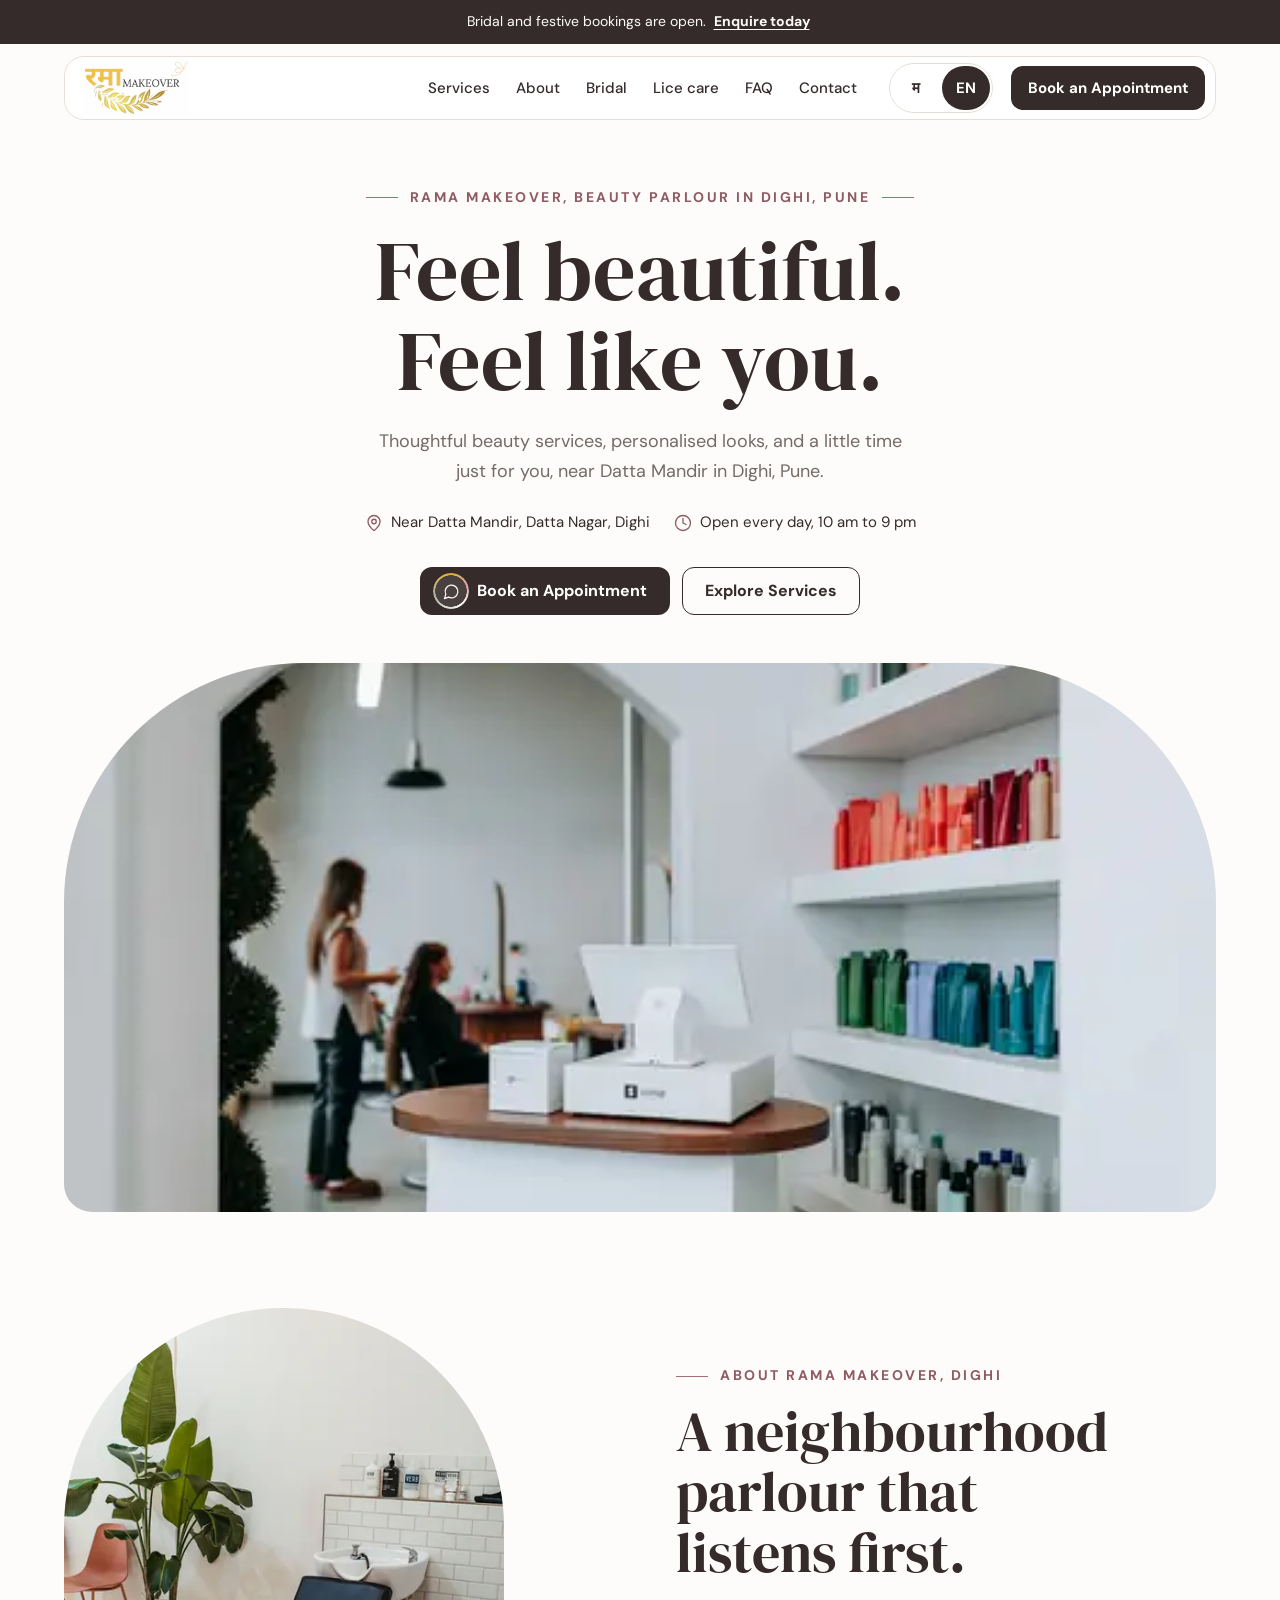
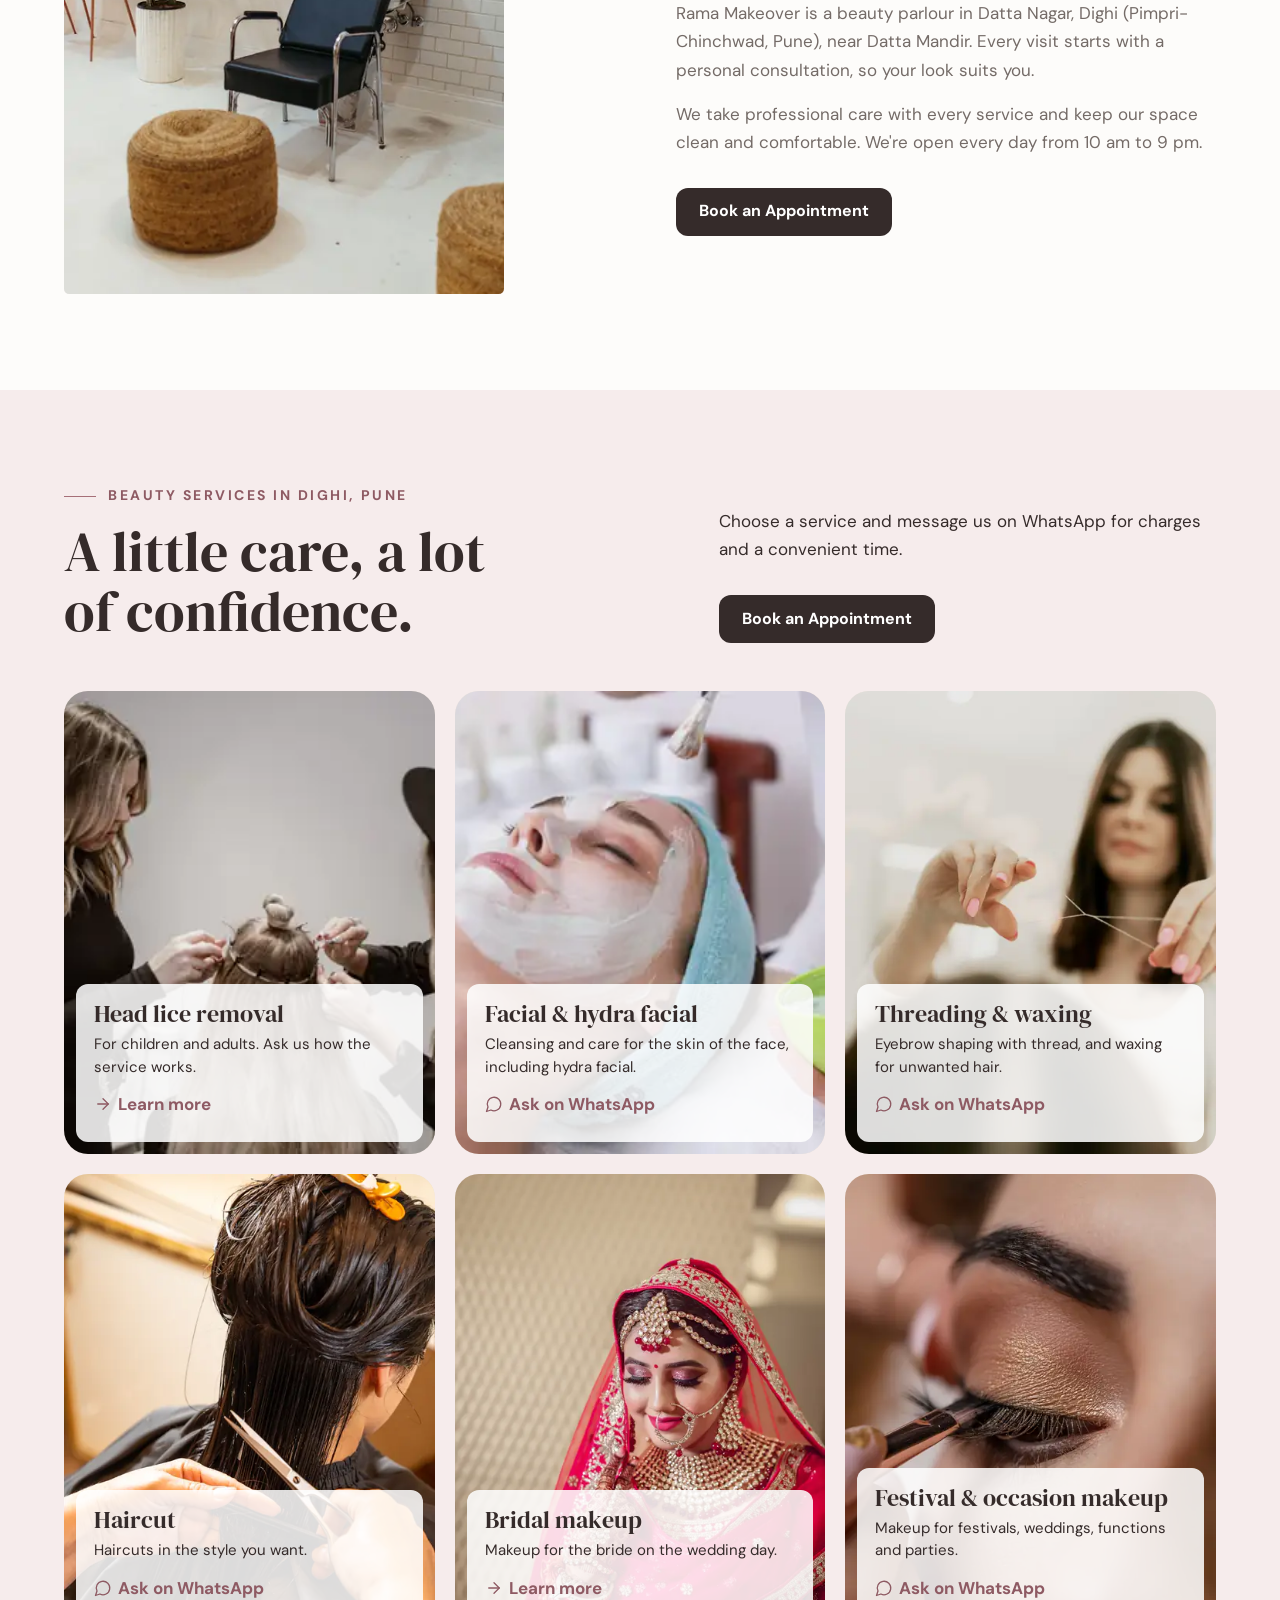
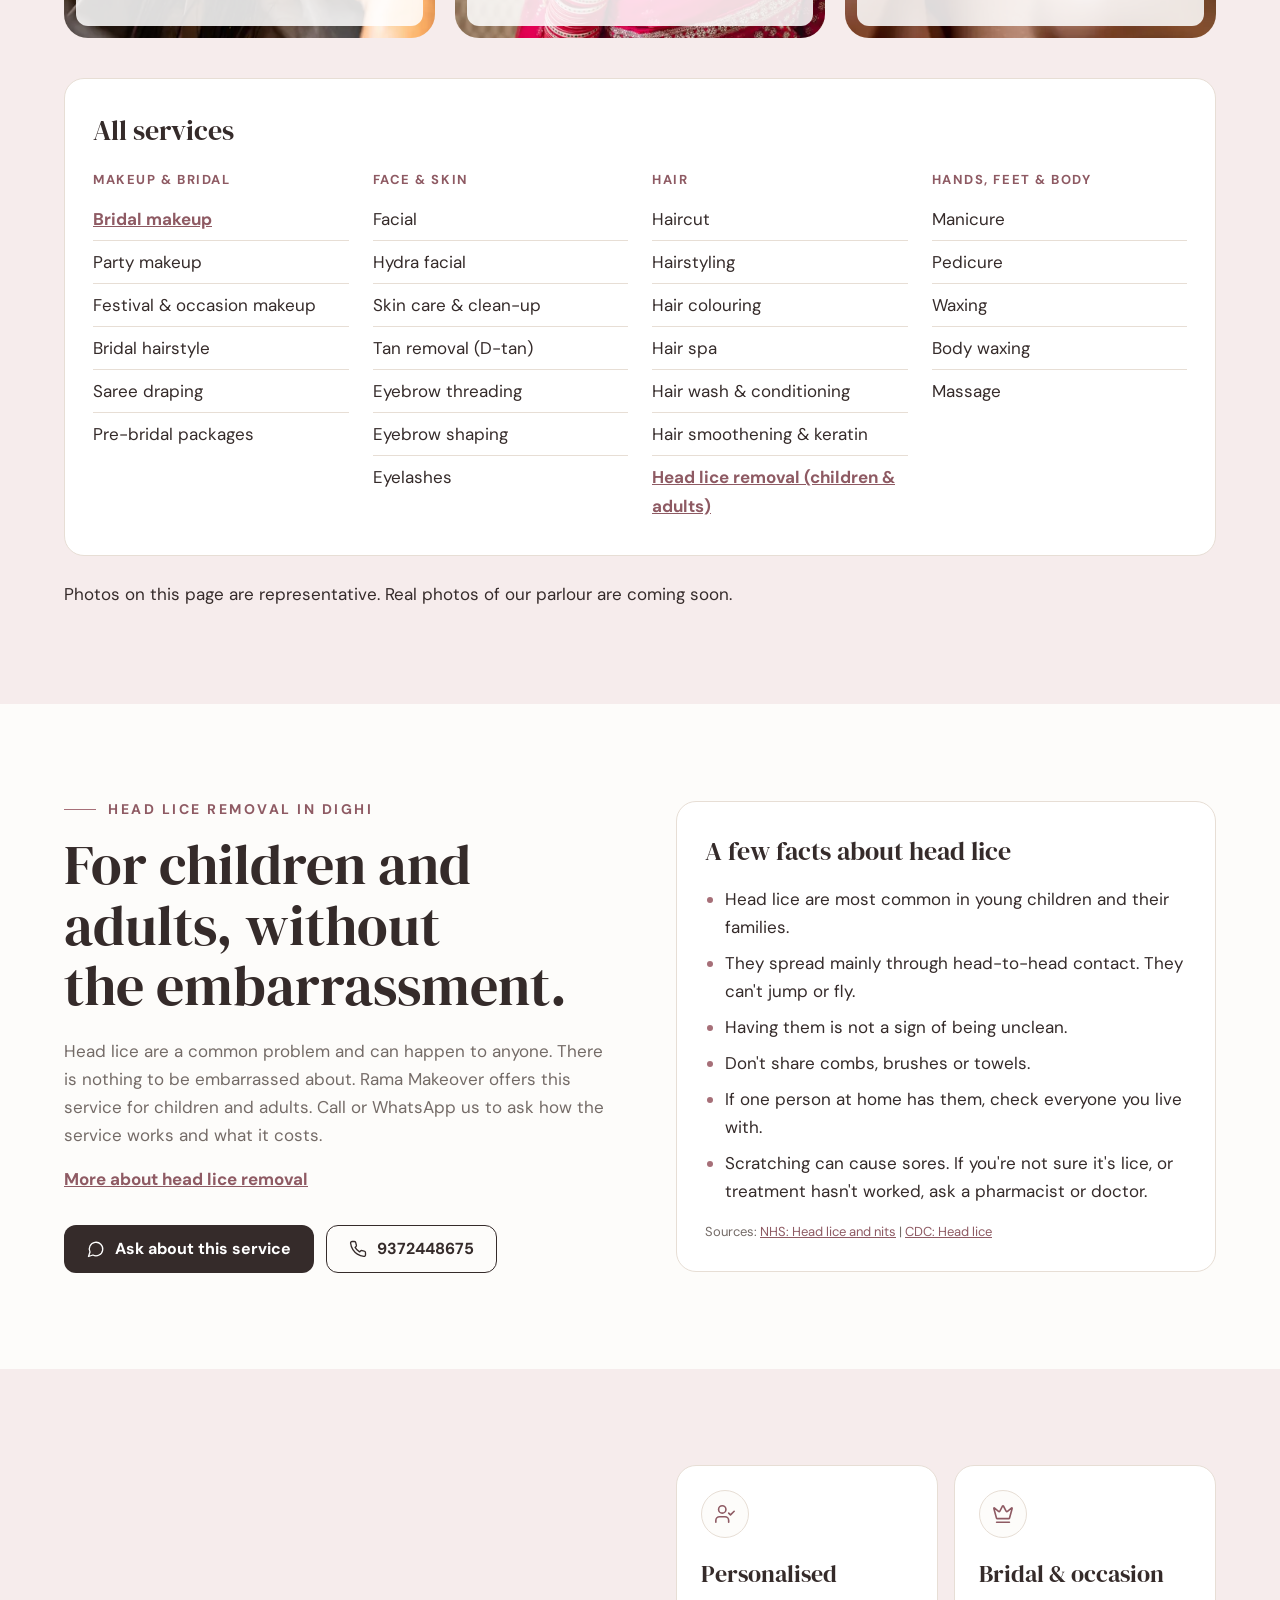
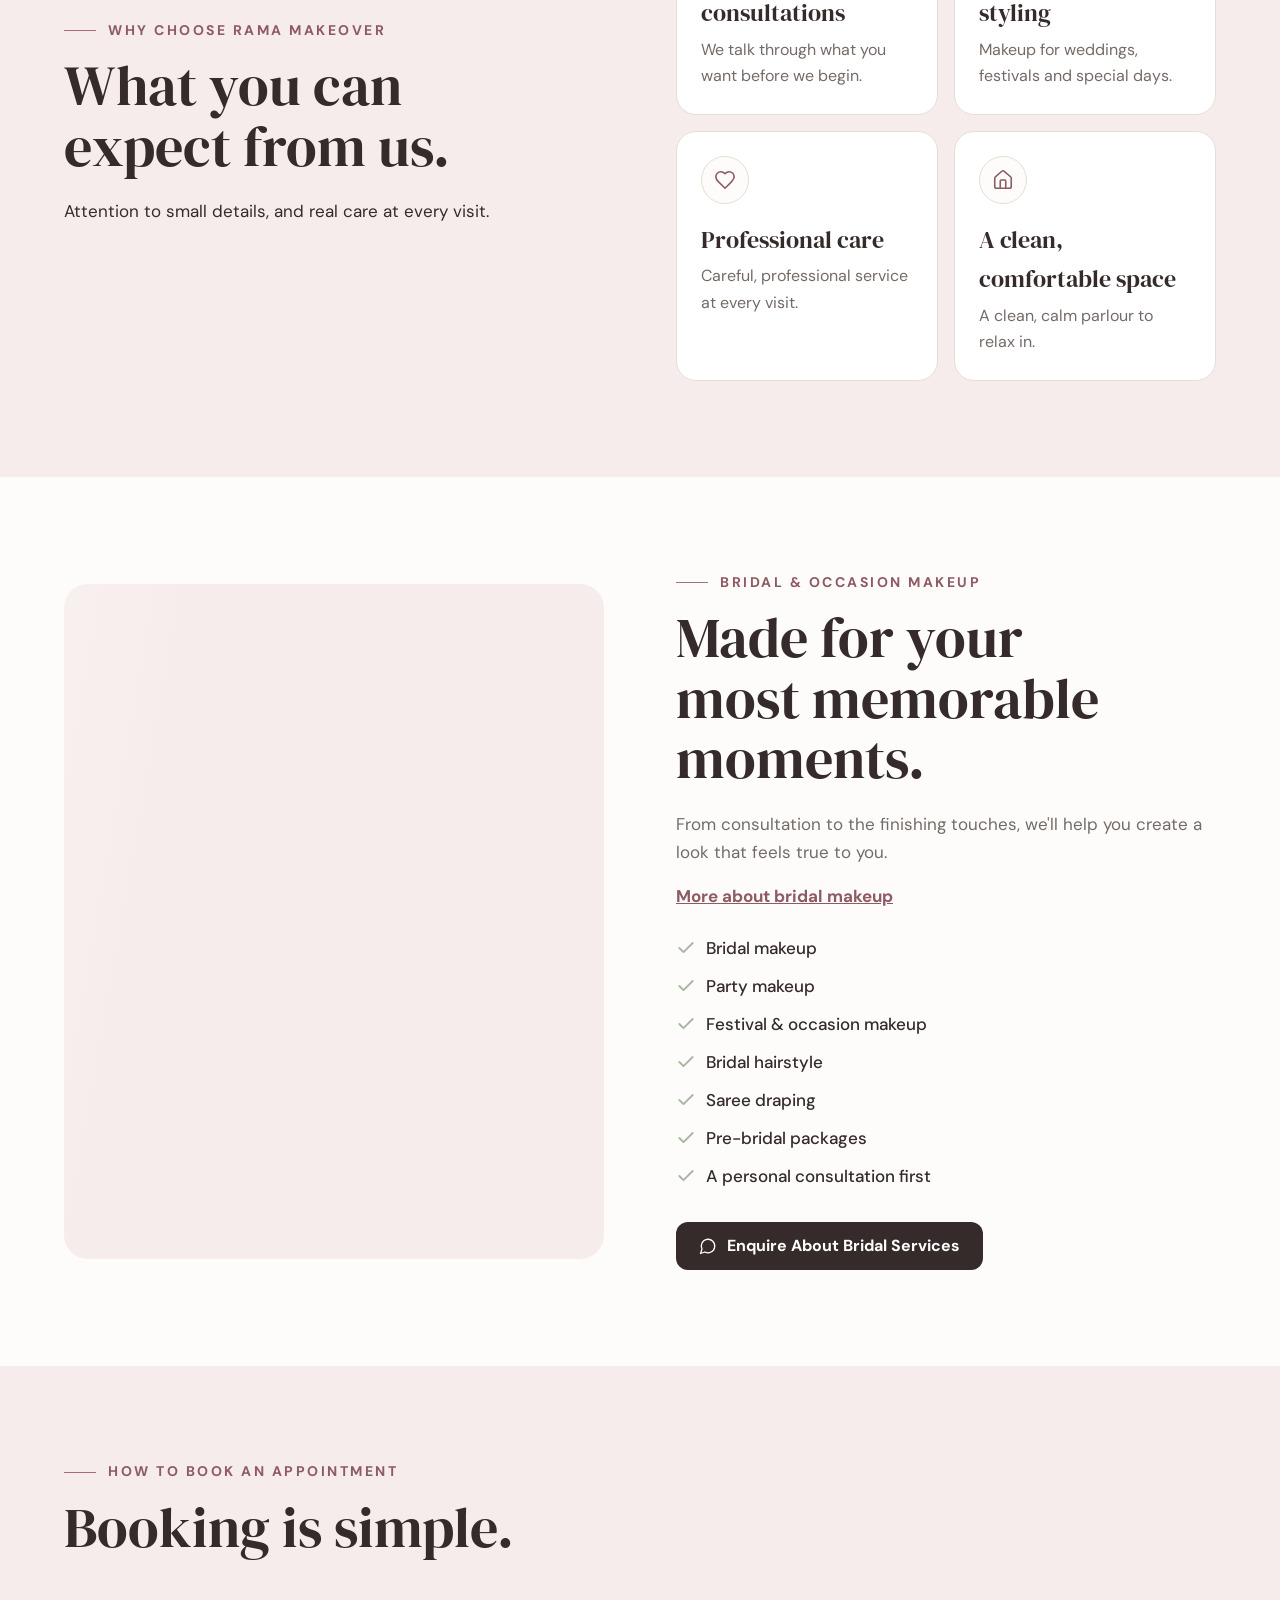
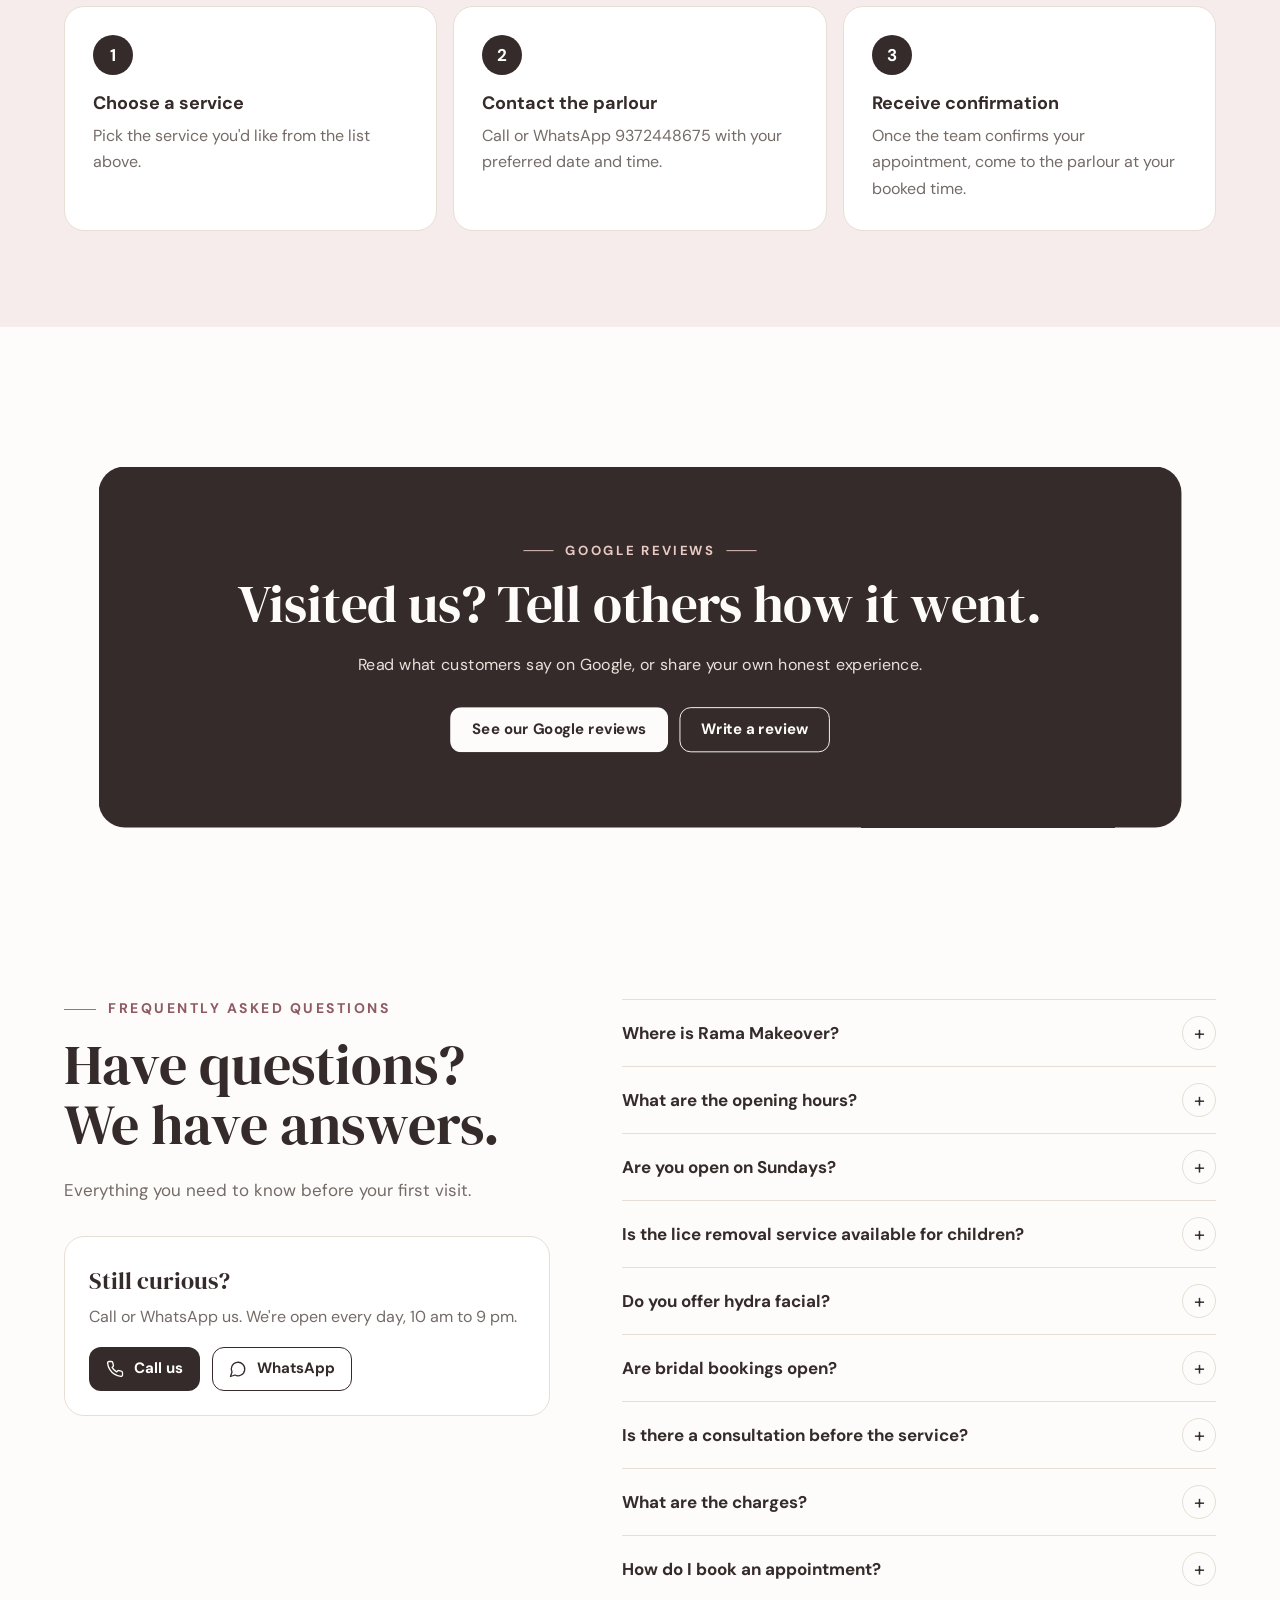
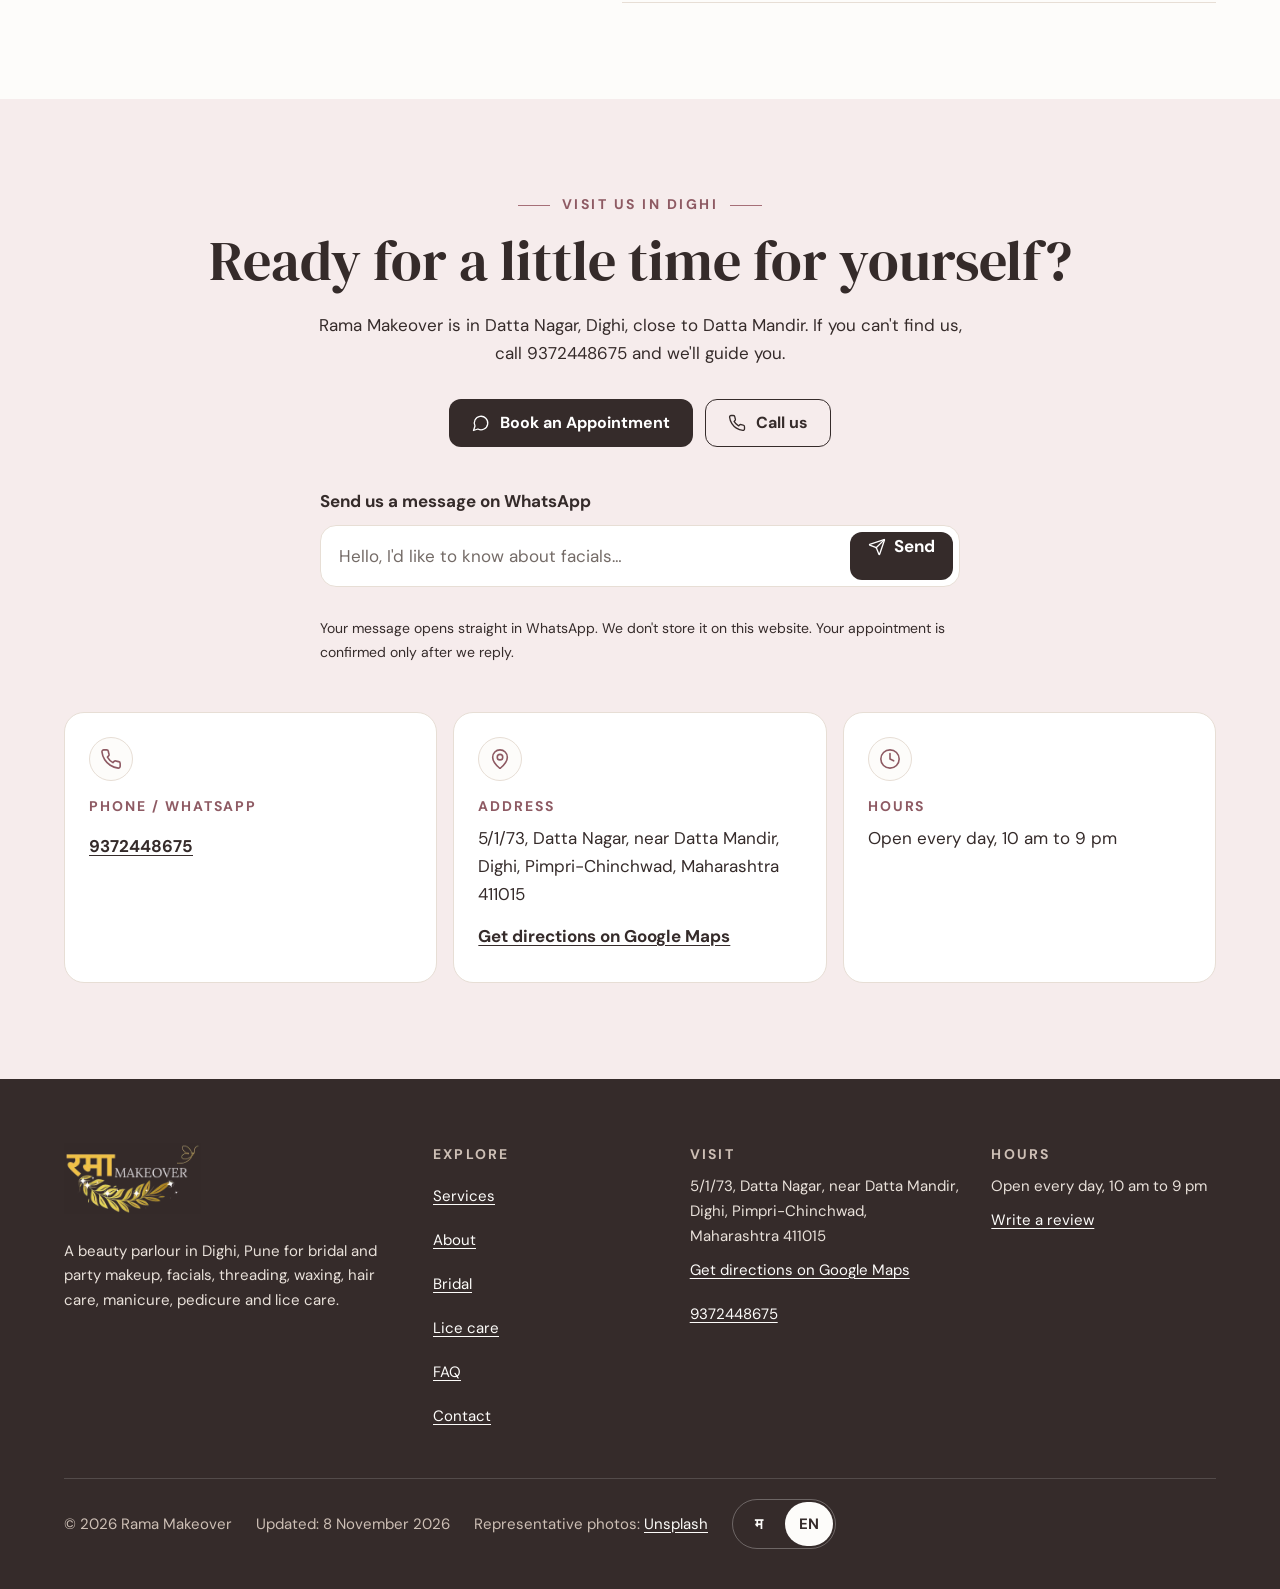
==== index.html @ 93661a48 "Self-host the web fonts Serve DM Serif Display, DM Sans, Tiro Devanagari Marathi and Noto Sans Devan" ====
<!doctype html>
<html lang="en">
<head>
<meta charset="utf-8">
<meta name="viewport" content="width=device-width, initial-scale=1">
<title>Beauty Parlour in Dighi, Pune | Rama Makeover</title>
<meta name="description" content="Beauty parlour near Datta Mandir, Dighi, Pune: bridal & party makeup, facials, threading, waxing, hair care and lice removal. Open daily 10–9. Call 9372448675.">
<link rel="canonical" href="https://ramamakeover.github.io/">
<link rel="alternate" hreflang="en" href="https://ramamakeover.github.io/">
<link rel="alternate" hreflang="mr" href="https://ramamakeover.github.io/mr/">
<link rel="alternate" hreflang="x-default" href="https://ramamakeover.github.io/">
<meta property="og:url" content="https://ramamakeover.github.io/">
<meta property="og:type" content="website">
<meta property="og:title" content="Beauty Parlour in Dighi, Pune | Rama Makeover">
<meta property="og:description" content="Beauty parlour near Datta Mandir, Dighi, Pune: bridal & party makeup, facials, threading, waxing, hair care and lice removal. Open daily 10–9. Call 9372448675.">
<meta property="og:site_name" content="Rama Makeover">
<meta property="og:image" content="https://ramamakeover.github.io/images/og.jpg">
<meta property="og:image:width" content="1200">
<meta property="og:image:height" content="630">
<meta property="og:image:alt" content="Rama Makeover, beauty parlour in Dighi, near Datta Mandir">
<meta name="twitter:card" content="summary_large_image">
<meta name="robots" content="index, follow, max-image-preview:large">
<meta name="author" content="Rama Makeover">
<meta name="theme-color" content="#FDFCFA">
<link rel="icon" href="icon-48.png?v=3" type="image/png" sizes="48x48">
<link rel="apple-touch-icon" href="apple-touch-icon.png?v=3">
<link rel="preload" as="image" href="images/stock/salon-interior-hero-800.webp" imagesrcset="images/stock/salon-interior-hero-480.webp 480w, images/stock/salon-interior-hero-800.webp 800w, images/stock/salon-interior-hero-1200.webp 1200w, images/stock/salon-interior-hero-1600.webp 1600w" imagesizes="(min-width:1248px) 1152px, calc(100vw - 48px)" fetchpriority="high">
<link rel="stylesheet" href="style.css?v=4ac95692-e9c745">
<script>document.documentElement.classList.add("js")</script>
<script src="script.js?v=4ac95692-e9c745" defer></script>
<script type="application/ld+json">
{
  "@context": "https://schema.org",
  "@type": "BeautySalon",
  "@id": "https://ramamakeover.github.io/#business",
  "name": "Rama Makeover",
  "alternateName": "रमा मेकओव्हर",
  "description": "Beauty parlour in Datta Nagar, Dighi, near Datta Mandir, Pimpri-Chinchwad, Pune, offering bridal and party makeup, bridal hairstyles, saree draping, pre-bridal packages, facials, hydra facial, skin care, D-tan, threading, eyebrow shaping, eyelashes, waxing, haircuts, hairstyling, hair colouring, hair spa, smoothening and keratin, manicure, pedicure, massage, and head lice removal for children and adults.",
  "url": "https://ramamakeover.github.io/",
  "logo": "https://ramamakeover.github.io/images/logo-light.webp",
  "image": "https://ramamakeover.github.io/images/og.jpg",
  "telephone": "+91-9372448675",
  "address": {
    "@type": "PostalAddress",
    "streetAddress": "5/1/73, Datta Nagar, near Datta Mandir, Dighi",
    "addressLocality": "Pimpri-Chinchwad",
    "addressRegion": "Maharashtra",
    "postalCode": "411015",
    "addressCountry": "IN"
  },
  "geo": {
    "@type": "GeoCoordinates",
    "latitude": 18.6227907,
    "longitude": 73.8732924
  },
  "hasMap": "https://maps.app.goo.gl/stxkixWMnrQmzfCd6",
  "sameAs": [
    "https://maps.app.goo.gl/stxkixWMnrQmzfCd6",
    "https://www.google.com/maps/place/?q=place_id:ChIJJYMuVXHHwjsRz6qcAB4Vjfc"
  ],
  "openingHoursSpecification": [
    {
      "@type": "OpeningHoursSpecification",
      "dayOfWeek": [
        "Monday",
        "Tuesday",
        "Wednesday",
        "Thursday",
        "Friday",
        "Saturday",
        "Sunday"
      ],
      "opens": "10:00",
      "closes": "21:00"
    }
  ],
  "areaServed": "Dighi, Pimpri-Chinchwad",
  "knowsAbout": [
    "Bridal makeup",
    "Party makeup",
    "Festival & occasion makeup",
    "Bridal hairstyle",
    "Saree draping",
    "Pre-bridal packages",
    "Facial",
    "Hydra facial",
    "Skin care & clean-up",
    "Tan removal (D-tan)",
    "Eyebrow threading",
    "Eyebrow shaping",
    "Eyelashes",
    "Haircut",
    "Hairstyling",
    "Hair colouring",
    "Hair spa",
    "Hair wash & conditioning",
    "Hair smoothening & keratin",
    "Head lice removal (children & adults)",
    "Manicure",
    "Pedicure",
    "Waxing",
    "Body waxing",
    "Massage"
  ],
  "hasOfferCatalog": {
    "@type": "OfferCatalog",
    "name": "Services",
    "itemListElement": [
      {
        "@type": "Offer",
        "itemOffered": {
          "@type": "Service",
          "name": "Bridal makeup",
          "@id": "https://ramamakeover.github.io/bridal-makeup/#service",
          "url": "https://ramamakeover.github.io/bridal-makeup/"
        }
      },
      {
        "@type": "Offer",
        "itemOffered": {
          "@type": "Service",
          "name": "Party makeup"
        }
      },
      {
        "@type": "Offer",
        "itemOffered": {
          "@type": "Service",
          "name": "Festival & occasion makeup"
        }
      },
      {
        "@type": "Offer",
        "itemOffered": {
          "@type": "Service",
          "name": "Bridal hairstyle"
        }
      },
      {
        "@type": "Offer",
        "itemOffered": {
          "@type": "Service",
          "name": "Saree draping"
        }
      },
      {
        "@type": "Offer",
        "itemOffered": {
          "@type": "Service",
          "name": "Pre-bridal packages"
        }
      },
      {
        "@type": "Offer",
        "itemOffered": {
          "@type": "Service",
          "name": "Facial"
        }
      },
      {
        "@type": "Offer",
        "itemOffered": {
          "@type": "Service",
          "name": "Hydra facial"
        }
      },
      {
        "@type": "Offer",
        "itemOffered": {
          "@type": "Service",
          "name": "Skin care & clean-up"
        }
      },
      {
        "@type": "Offer",
        "itemOffered": {
          "@type": "Service",
          "name": "Tan removal (D-tan)"
        }
      },
      {
        "@type": "Offer",
        "itemOffered": {
          "@type": "Service",
          "name": "Eyebrow threading"
        }
      },
      {
        "@type": "Offer",
        "itemOffered": {
          "@type": "Service",
          "name": "Eyebrow shaping"
        }
      },
      {
        "@type": "Offer",
        "itemOffered": {
          "@type": "Service",
          "name": "Eyelashes"
        }
      },
      {
        "@type": "Offer",
        "itemOffered": {
          "@type": "Service",
          "name": "Haircut"
        }
      },
      {
        "@type": "Offer",
        "itemOffered": {
          "@type": "Service",
          "name": "Hairstyling"
        }
      },
      {
        "@type": "Offer",
        "itemOffered": {
          "@type": "Service",
          "name": "Hair colouring"
        }
      },
      {
        "@type": "Offer",
        "itemOffered": {
          "@type": "Service",
          "name": "Hair spa"
        }
      },
      {
        "@type": "Offer",
        "itemOffered": {
          "@type": "Service",
          "name": "Hair wash & conditioning"
        }
      },
      {
        "@type": "Offer",
        "itemOffered": {
          "@type": "Service",
          "name": "Hair smoothening & keratin"
        }
      },
      {
        "@type": "Offer",
        "itemOffered": {
          "@type": "Service",
          "name": "Head lice removal (children & adults)",
          "@id": "https://ramamakeover.github.io/head-lice-removal/#service",
          "url": "https://ramamakeover.github.io/head-lice-removal/"
        }
      },
      {
        "@type": "Offer",
        "itemOffered": {
          "@type": "Service",
          "name": "Manicure"
        }
      },
      {
        "@type": "Offer",
        "itemOffered": {
          "@type": "Service",
          "name": "Pedicure"
        }
      },
      {
        "@type": "Offer",
        "itemOffered": {
          "@type": "Service",
          "name": "Waxing"
        }
      },
      {
        "@type": "Offer",
        "itemOffered": {
          "@type": "Service",
          "name": "Body waxing"
        }
      },
      {
        "@type": "Offer",
        "itemOffered": {
          "@type": "Service",
          "name": "Massage"
        }
      }
    ]
  }
}
</script>
<script type="application/ld+json">
{
  "@context": "https://schema.org",
  "@type": "FAQPage",
  "mainEntity": [
    {
      "@type": "Question",
      "name": "Where is Rama Makeover?",
      "acceptedAnswer": {
        "@type": "Answer",
        "text": "5/1/73, Datta Nagar, near Datta Mandir, Dighi, Pimpri-Chinchwad, Maharashtra 411015."
      }
    },
    {
      "@type": "Question",
      "name": "What are the opening hours?",
      "acceptedAnswer": {
        "@type": "Answer",
        "text": "Every day, 10 am to 9 pm."
      }
    },
    {
      "@type": "Question",
      "name": "Are you open on Sundays?",
      "acceptedAnswer": {
        "@type": "Answer",
        "text": "Yes. Rama Makeover is open every day, including Sundays, from 10 am to 9 pm."
      }
    },
    {
      "@type": "Question",
      "name": "Is the lice removal service available for children?",
      "acceptedAnswer": {
        "@type": "Answer",
        "text": "Yes. It's available for both children and adults. Call or WhatsApp 9372448675 to ask about the process."
      }
    },
    {
      "@type": "Question",
      "name": "Do you offer hydra facial?",
      "acceptedAnswer": {
        "@type": "Answer",
        "text": "Yes. We offer facials and hydra facials. Call or WhatsApp 9372448675 to ask about charges and book a time."
      }
    },
    {
      "@type": "Question",
      "name": "Are bridal bookings open?",
      "acceptedAnswer": {
        "@type": "Answer",
        "text": "Yes, bridal bookings are open. Every booking starts with a personal consultation. Call or WhatsApp 9372448675."
      }
    },
    {
      "@type": "Question",
      "name": "Is there a consultation before the service?",
      "acceptedAnswer": {
        "@type": "Answer",
        "text": "Yes. Every visit starts with a personal consultation, so your look suits you."
      }
    },
    {
      "@type": "Question",
      "name": "What are the charges?",
      "acceptedAnswer": {
        "@type": "Answer",
        "text": "Charges depend on the service. Please call or WhatsApp 9372448675."
      }
    },
    {
      "@type": "Question",
      "name": "How do I book an appointment?",
      "acceptedAnswer": {
        "@type": "Answer",
        "text": "Call or WhatsApp 9372448675. We will confirm your appointment."
      }
    }
  ]
}
</script>
<script type="application/ld+json">
{
  "@context": "https://schema.org",
  "@graph": [
    {
      "@type": "WebSite",
      "@id": "https://ramamakeover.github.io/#website",
      "url": "https://ramamakeover.github.io/",
      "name": "Rama Makeover",
      "alternateName": "रमा मेकओव्हर",
      "inLanguage": [
        "mr",
        "en"
      ],
      "publisher": {
        "@id": "https://ramamakeover.github.io/#business"
      }
    },
    {
      "@type": "WebPage",
      "@id": "https://ramamakeover.github.io/#webpage",
      "url": "https://ramamakeover.github.io/",
      "name": "Beauty Parlour in Dighi, Pune | Rama Makeover",
      "inLanguage": "en",
      "isPartOf": {
        "@id": "https://ramamakeover.github.io/#website"
      },
      "about": {
        "@id": "https://ramamakeover.github.io/#business"
      },
      "author": {
        "@id": "https://ramamakeover.github.io/#business"
      },
      "publisher": {
        "@id": "https://ramamakeover.github.io/#business"
      },
      "datePublished": "2026-10-29",
      "dateModified": "2026-11-08"
    }
  ]
}
</script>
</head>
<body>
<a class="skip" href="#main">Skip to main content</a>
<div class="announce">Bridal and festive bookings are open. <a href="https://wa.me/919372448675?text=Hello%2C%20I%27d%20like%20to%20enquire%20about%20bridal%20/%20festive%20makeup.">Enquire today</a></div>

<header class="site-header">
  <div class="wrap">
    <div class="bar-inner">
      <a class="logo-link" href="#main"><span class="logo-art"><img src="images/logo-light-320.webp" srcset="images/logo-light-320.webp 320w, images/logo-light-480.webp 480w, images/logo-light-960.webp 960w" sizes="(min-width:600px) 140px, 100px" width="960" height="504" alt="रमा मेकओव्हर (Rama Makeover)"><span aria-hidden="true"><i class="tw" style="left:13.6%;top:52.7%;--s:4.6;--d:0s"></i><i class="tw" style="left:16.9%;top:58.2%;--s:5.2;--d:1.1s"></i><i class="tw" style="left:21.1%;top:48.5%;--s:2.6;--d:2.3s"></i><i class="tw" style="left:31.6%;top:70%;--s:4.8;--d:0.6s"></i><i class="tw" style="left:52.8%;top:69.9%;--s:4.6;--d:1.7s"></i><i class="tw" style="left:77.7%;top:56.5%;--s:5.4;--d:2.8s"></i><i class="tw" style="left:81.9%;top:68.5%;--s:2.6;--d:0.3s"></i></span></span></a>
      <button class="menu-btn" type="button" aria-expanded="false" aria-controls="site-nav"><svg class="ico" viewBox="0 0 24 24" aria-hidden="true"><path d="M4 6h16M4 12h16M4 18h16"/></svg><span class="menu-txt">Menu</span></button>
      <nav id="site-nav" class="nav" aria-label="Main menu"><a href="#services">Services</a><a href="#about">About</a><a href="bridal-makeup/">Bridal</a><a href="head-lice-removal/">Lice care</a><a href="#faq">FAQ</a><a href="#contact">Contact</a></nav>
      <div class="lang-switch" role="group" aria-label="Choose language"><a href="mr/" lang="mr" hreflang="mr"><span aria-hidden="true">म</span><span class="vh">मराठी</span></a><a href="./" lang="en" hreflang="en" aria-current="page"><span aria-hidden="true">EN</span><span class="vh">English</span></a></div>
      <a class="btn btn-primary btn-sm header-cta" href="https://wa.me/919372448675?text=Hello%2C%20I%27d%20like%20to%20enquire%20about%20an%20appointment.%20Please%20share%20available%20times%20and%20service%20details.">Book an Appointment</a>
    </div>
  </div>
</header>

<main id="main">
  <section class="hero center">
    <div class="wrap">
      <h1 class="title"><span class="eyebrow">Rama Makeover, beauty parlour in Dighi, Pune</span> Feel beautiful. Feel like you.</h1>
      <p class="intro">Thoughtful beauty services, personalised looks, and a little time just for you, near Datta Mandir in Dighi, Pune.</p>
      <div class="facts"><span><svg class="ico" viewBox="0 0 24 24" aria-hidden="true"><path d="M20 10c0 4.99-5.54 10.19-7.4 11.8a1 1 0 0 1-1.2 0C9.54 20.19 4 14.99 4 10a8 8 0 0 1 16 0"/><circle cx="12" cy="10" r="3"/></svg>Near Datta Mandir, Datta Nagar, Dighi</span><span><svg class="ico" viewBox="0 0 24 24" aria-hidden="true"><circle cx="12" cy="12" r="10"/><path d="M12 6v6l4 2"/></svg>Open every day, 10 am to 9 pm</span></div>
      <div class="ctas"><a class="btn btn-primary btn-glow" href="https://wa.me/919372448675?text=Hello%2C%20I%27d%20like%20to%20enquire%20about%20an%20appointment.%20Please%20share%20available%20times%20and%20service%20details."><span class="ring"><svg class="ico" viewBox="0 0 24 24" aria-hidden="true"><path d="M7.9 20A9 9 0 1 0 4 16.1L2 22Z"/></svg></span>Book an Appointment</a><a class="btn btn-secondary" href="#services">Explore Services</a></div>
      <div class="hero-photo sk"><img src="images/stock/salon-interior-hero-800.webp" srcset="images/stock/salon-interior-hero-480.webp 480w, images/stock/salon-interior-hero-800.webp 800w, images/stock/salon-interior-hero-1200.webp 1200w, images/stock/salon-interior-hero-1600.webp 1600w" sizes="(min-width:1248px) 1152px, calc(100vw - 48px)" width="1600" height="1067" alt="A bright, modern beauty parlour (representative photo)" fetchpriority="high"></div>
    </div>
  </section>

  <section class="block" id="about">
    <div class="wrap split">
      <div class="arch sk" data-reveal><img src="images/stock/salon-room-calm-800.webp" srcset="images/stock/salon-room-calm-480.webp 480w, images/stock/salon-room-calm-800.webp 800w, images/stock/salon-room-calm-1000.webp 1000w" sizes="(min-width:600px) 440px, calc(100vw - 48px)" width="1000" height="1500" alt="A calm parlour room with a plant and a chair (representative photo)" loading="lazy" decoding="async"></div>
      <div class="about" data-reveal>
        <h2 class="title"><span class="eyebrow">About Rama Makeover, Dighi</span> A neighbourhood parlour that listens first.</h2>
        <p>Rama Makeover is a beauty parlour in Datta Nagar, Dighi (Pimpri-Chinchwad, Pune), near Datta Mandir. Every visit starts with a personal consultation, so your look suits you.</p><p>We take professional care with every service and keep our space clean and comfortable. We're open every day from 10 am to 9 pm.</p>
        <div class="ctas"><a class="btn btn-primary" href="https://wa.me/919372448675?text=Hello%2C%20I%27d%20like%20to%20enquire%20about%20an%20appointment.%20Please%20share%20available%20times%20and%20service%20details.">Book an Appointment</a></div>
      </div>
    </div>
  </section>

  <section class="block alt" id="services">
    <div class="wrap">
      <div class="head-row">
        <div data-reveal><h2 class="title"><span class="eyebrow">Beauty services in Dighi, Pune</span> A little care, a lot of confidence.</h2></div>
        <div data-reveal><p class="intro">Choose a service and message us on WhatsApp for charges and a convenient time.</p><div class="ctas"><a class="btn btn-primary" href="https://wa.me/919372448675?text=Hello%2C%20I%27d%20like%20to%20enquire%20about%20an%20appointment.%20Please%20share%20available%20times%20and%20service%20details.">Book an Appointment</a></div></div>
      </div>
      <ul class="cards">
        <li class="svc sk" data-reveal style="--i:0"><img src="images/stock/hair-care-700.webp" srcset="images/stock/hair-care-480.webp 480w, images/stock/hair-care-700.webp 700w, images/stock/hair-care-900.webp 900w" sizes="(min-width:1024px) 370px, (min-width:600px) calc(50vw - 34px), calc(100vw - 48px)" width="900" height="600" alt="Hair being combed and sectioned (representative photo)" loading="lazy" decoding="async">
          <div class="label"><h3>Head lice removal</h3><p>For children and adults. Ask us how the service works.</p><a href="head-lice-removal/"><svg class="ico" viewBox="0 0 24 24" aria-hidden="true"><path d="M5 12h14"/><path d="m12 5 7 7-7 7"/></svg>Learn more<span class="vh">: Head lice removal</span></a></div>
        </li>
        <li class="svc sk" data-reveal style="--i:1"><img src="images/stock/facial-treatment-700.webp" srcset="images/stock/facial-treatment-480.webp 480w, images/stock/facial-treatment-700.webp 700w, images/stock/facial-treatment-900.webp 900w" sizes="(min-width:1024px) 370px, (min-width:600px) calc(50vw - 34px), calc(100vw - 48px)" width="900" height="600" alt="A person with a facial mask (representative photo)" loading="lazy" decoding="async">
          <div class="label"><h3>Facial & hydra facial</h3><p>Cleansing and care for the skin of the face, including hydra facial.</p><a href="https://wa.me/919372448675?text=Hello%2C%20I%27d%20like%20to%20know%20more%20about%20Facial%20%26%20hydra%20facial%20at%20Rama%20Makeover."><svg class="ico" viewBox="0 0 24 24" aria-hidden="true"><path d="M7.9 20A9 9 0 1 0 4 16.1L2 22Z"/></svg>Ask on WhatsApp</a></div>
        </li>
        <li class="svc sk" data-reveal style="--i:2"><img src="images/stock/eyebrow-threading-700.webp" srcset="images/stock/eyebrow-threading-480.webp 480w, images/stock/eyebrow-threading-700.webp 700w, images/stock/eyebrow-threading-900.webp 900w" sizes="(min-width:1024px) 370px, (min-width:600px) calc(50vw - 34px), calc(100vw - 48px)" width="900" height="1350" alt="Hands holding threading thread (representative photo)" loading="lazy" decoding="async">
          <div class="label"><h3>Threading & waxing</h3><p>Eyebrow shaping with thread, and waxing for unwanted hair.</p><a href="https://wa.me/919372448675?text=Hello%2C%20I%27d%20like%20to%20know%20more%20about%20Threading%20%26%20waxing%20at%20Rama%20Makeover."><svg class="ico" viewBox="0 0 24 24" aria-hidden="true"><path d="M7.9 20A9 9 0 1 0 4 16.1L2 22Z"/></svg>Ask on WhatsApp</a></div>
        </li>
        <li class="svc sk" data-reveal style="--i:3"><img src="images/stock/haircut-700.webp" srcset="images/stock/haircut-480.webp 480w, images/stock/haircut-700.webp 700w, images/stock/haircut-900.webp 900w" sizes="(min-width:1024px) 370px, (min-width:600px) calc(50vw - 34px), calc(100vw - 48px)" width="900" height="1125" alt="Hair being cut (representative photo)" loading="lazy" decoding="async">
          <div class="label"><h3>Haircut</h3><p>Haircuts in the style you want.</p><a href="https://wa.me/919372448675?text=Hello%2C%20I%27d%20like%20to%20know%20more%20about%20Haircut%20at%20Rama%20Makeover."><svg class="ico" viewBox="0 0 24 24" aria-hidden="true"><path d="M7.9 20A9 9 0 1 0 4 16.1L2 22Z"/></svg>Ask on WhatsApp</a></div>
        </li>
        <li class="svc sk" data-reveal style="--i:4"><img src="images/stock/bridal-makeup-700.webp" srcset="images/stock/bridal-makeup-480.webp 480w, images/stock/bridal-makeup-700.webp 700w, images/stock/bridal-makeup-900.webp 900w" sizes="(min-width:1024px) 370px, (min-width:600px) calc(50vw - 34px), calc(100vw - 48px)" width="900" height="1350" alt="A bride in red and gold (representative photo)" loading="lazy" decoding="async">
          <div class="label"><h3>Bridal makeup</h3><p>Makeup for the bride on the wedding day.</p><a href="bridal-makeup/"><svg class="ico" viewBox="0 0 24 24" aria-hidden="true"><path d="M5 12h14"/><path d="m12 5 7 7-7 7"/></svg>Learn more<span class="vh">: Bridal makeup</span></a></div>
        </li>
        <li class="svc sk" data-reveal style="--i:5"><img src="images/stock/occasion-makeup-700.webp" srcset="images/stock/occasion-makeup-480.webp 480w, images/stock/occasion-makeup-700.webp 700w, images/stock/occasion-makeup-900.webp 900w" sizes="(min-width:1024px) 370px, (min-width:600px) calc(50vw - 34px), calc(100vw - 48px)" width="900" height="1350" alt="Eye makeup being applied (representative photo)" loading="lazy" decoding="async">
          <div class="label"><h3>Festival & occasion makeup</h3><p>Makeup for festivals, weddings, functions and parties.</p><a href="https://wa.me/919372448675?text=Hello%2C%20I%27d%20like%20to%20know%20more%20about%20Festival%20%26%20occasion%20makeup%20at%20Rama%20Makeover."><svg class="ico" viewBox="0 0 24 24" aria-hidden="true"><path d="M7.9 20A9 9 0 1 0 4 16.1L2 22Z"/></svg>Ask on WhatsApp</a></div>
        </li>
      </ul>
      <div class="all-svc" data-reveal><h3>All services</h3><div class="groups"><div><h4>Makeup & bridal</h4><ul><li><a href="bridal-makeup/">Bridal makeup</a></li><li>Party makeup</li><li>Festival & occasion makeup</li><li>Bridal hairstyle</li><li>Saree draping</li><li>Pre-bridal packages</li></ul></div><div><h4>Face & skin</h4><ul><li>Facial</li><li>Hydra facial</li><li>Skin care & clean-up</li><li>Tan removal (D-tan)</li><li>Eyebrow threading</li><li>Eyebrow shaping</li><li>Eyelashes</li></ul></div><div><h4>Hair</h4><ul><li>Haircut</li><li>Hairstyling</li><li>Hair colouring</li><li>Hair spa</li><li>Hair wash & conditioning</li><li>Hair smoothening & keratin</li><li><a href="head-lice-removal/">Head lice removal (children & adults)</a></li></ul></div><div><h4>Hands, feet & body</h4><ul><li>Manicure</li><li>Pedicure</li><li>Waxing</li><li>Body waxing</li><li>Massage</li></ul></div></div></div>
      <p class="note">Photos on this page are representative. Real photos of our parlour are coming soon.</p>
    </div>
  </section>

  <section class="block" id="lice">
    <div class="wrap split">
      <div data-reveal>
        <h2 class="title"><span class="eyebrow">Head lice removal in Dighi</span> For children and adults, without the embarrassment.</h2>
        <p class="intro">Head lice are a common problem and can happen to anyone. There is nothing to be embarrassed about. Rama Makeover offers this service for children and adults. Call or WhatsApp us to ask how the service works and what it costs.</p>
        <p class="more"><a href="head-lice-removal/">More about head lice removal</a></p>
        <div class="ctas"><a class="btn btn-primary" href="https://wa.me/919372448675?text=Hello%2C%20I%27d%20like%20to%20know%20about%20the%20head%20lice%20removal%20service."><svg class="ico" viewBox="0 0 24 24" aria-hidden="true"><path d="M7.9 20A9 9 0 1 0 4 16.1L2 22Z"/></svg>Ask about this service</a><a class="btn btn-secondary" href="tel:+919372448675"><svg class="ico" viewBox="0 0 24 24" aria-hidden="true"><path d="M22 16.92v3a2 2 0 0 1-2.18 2 19.79 19.79 0 0 1-8.63-3.07 19.5 19.5 0 0 1-6-6 19.79 19.79 0 0 1-3.07-8.67A2 2 0 0 1 4.11 2h3a2 2 0 0 1 2 1.72 12.84 12.84 0 0 0 .7 2.81 2 2 0 0 1-.45 2.11L8.09 9.91a16 16 0 0 0 6 6l1.27-1.27a2 2 0 0 1 2.11-.45 12.84 12.84 0 0 0 2.81.7A2 2 0 0 1 22 16.92z"/></svg>9372448675</a></div>
      </div>
      <div class="facts-card" data-reveal><h3>A few facts about head lice</h3><ul><li>Head lice are most common in young children and their families.</li><li>They spread mainly through head-to-head contact. They can't jump or fly.</li><li>Having them is not a sign of being unclean.</li><li>Don't share combs, brushes or towels.</li><li>If one person at home has them, check everyone you live with.</li><li>Scratching can cause sores. If you're not sure it's lice, or treatment hasn't worked, ask a pharmacist or doctor.</li></ul><p class="src">Sources: <a href="https://www.nhs.uk/conditions/head-lice-and-nits/" hreflang="en">NHS: Head lice and nits</a> | <a href="https://www.cdc.gov/lice/about/head-lice.html" hreflang="en">CDC: Head lice</a></p></div>
    </div>
  </section>

  <section class="block alt" id="why">
    <div class="wrap split">
      <div data-reveal><h2 class="title"><span class="eyebrow">Why choose Rama Makeover</span> What you can expect from us.</h2><p class="intro">Attention to small details, and real care at every visit.</p></div>
      <ul class="why"><li data-reveal style="--i:0"><div class="badge"><svg class="ico" viewBox="0 0 24 24" aria-hidden="true"><path d="M16 21v-2a4 4 0 0 0-4-4H6a4 4 0 0 0-4 4v2"/><circle cx="9" cy="7" r="4"/><path d="m16 11 2 2 4-4"/></svg></div><h3>Personalised consultations</h3><p>We talk through what you want before we begin.</p></li><li data-reveal style="--i:1"><div class="badge"><svg class="ico" viewBox="0 0 24 24" aria-hidden="true"><path d="M11.56 3.27a.5.5 0 0 1 .88 0l2.95 5.6a1 1 0 0 0 1.52.3l4.27-3.67a.5.5 0 0 1 .8.52l-2.83 10.25a1 1 0 0 1-.96.73H5.81a1 1 0 0 1-.96-.73L2.02 6.02a.5.5 0 0 1 .8-.52l4.27 3.66a1 1 0 0 0 1.52-.29z"/><path d="M5 21h14"/></svg></div><h3>Bridal & occasion styling</h3><p>Makeup for weddings, festivals and special days.</p></li><li data-reveal style="--i:2"><div class="badge"><svg class="ico" viewBox="0 0 24 24" aria-hidden="true"><path d="M19 14c1.49-1.46 3-3.21 3-5.5A5.5 5.5 0 0 0 16.5 3c-1.76 0-3 .5-4.5 2-1.5-1.5-2.74-2-4.5-2A5.5 5.5 0 0 0 2 8.5c0 2.3 1.5 4.05 3 5.5l7 7Z"/></svg></div><h3>Professional care</h3><p>Careful, professional service at every visit.</p></li><li data-reveal style="--i:3"><div class="badge"><svg class="ico" viewBox="0 0 24 24" aria-hidden="true"><path d="M15 21v-8a1 1 0 0 0-1-1h-4a1 1 0 0 0-1 1v8"/><path d="M3 10a2 2 0 0 1 .71-1.53l7-6a2 2 0 0 1 2.58 0l7 6A2 2 0 0 1 21 10v9a2 2 0 0 1-2 2H5a2 2 0 0 1-2-2z"/></svg></div><h3>A clean, comfortable space</h3><p>A clean, calm parlour to relax in.</p></li></ul>
    </div>
  </section>

  <section class="block" id="bridal">
    <div class="wrap split">
      <div class="bridal-photo sk" data-reveal><img src="images/stock/bridal-portrait-800.webp" srcset="images/stock/bridal-portrait-560.webp 560w, images/stock/bridal-portrait-800.webp 800w, images/stock/bridal-portrait-1100.webp 1100w" sizes="(min-width:1248px) 564px, (min-width:768px) calc(50vw - 60px), calc(100vw - 48px)" width="1100" height="1649" alt="A bride in red with gold jewellery (representative photo)" loading="lazy" decoding="async"></div>
      <div data-reveal>
        <h2 class="title"><span class="eyebrow">Bridal & occasion makeup</span> Made for your most memorable moments.</h2>
        <p class="intro">From consultation to the finishing touches, we'll help you create a look that feels true to you.</p>
        <p class="more"><a href="bridal-makeup/">More about bridal makeup</a></p>
        <ul class="offer"><li><svg class="ico" viewBox="0 0 24 24" aria-hidden="true"><path d="M20 6 9 17l-5-5"/></svg>Bridal makeup</li><li><svg class="ico" viewBox="0 0 24 24" aria-hidden="true"><path d="M20 6 9 17l-5-5"/></svg>Party makeup</li><li><svg class="ico" viewBox="0 0 24 24" aria-hidden="true"><path d="M20 6 9 17l-5-5"/></svg>Festival & occasion makeup</li><li><svg class="ico" viewBox="0 0 24 24" aria-hidden="true"><path d="M20 6 9 17l-5-5"/></svg>Bridal hairstyle</li><li><svg class="ico" viewBox="0 0 24 24" aria-hidden="true"><path d="M20 6 9 17l-5-5"/></svg>Saree draping</li><li><svg class="ico" viewBox="0 0 24 24" aria-hidden="true"><path d="M20 6 9 17l-5-5"/></svg>Pre-bridal packages</li><li><svg class="ico" viewBox="0 0 24 24" aria-hidden="true"><path d="M20 6 9 17l-5-5"/></svg>A personal consultation first</li></ul>
        <div class="ctas"><a class="btn btn-primary" href="https://wa.me/919372448675?text=Hello%2C%20I%27d%20like%20to%20enquire%20about%20bridal%20makeup."><svg class="ico" viewBox="0 0 24 24" aria-hidden="true"><path d="M7.9 20A9 9 0 1 0 4 16.1L2 22Z"/></svg>Enquire About Bridal Services</a></div>
      </div>
    </div>
  </section>

  <section class="block alt" id="book">
    <div class="wrap">
      <div data-reveal><h2 class="title"><span class="eyebrow">How to book an appointment</span> Booking is simple.</h2></div>
      <ol class="steps"><li data-reveal style="--i:0"><h3>Choose a service</h3><p>Pick the service you'd like from the list above.</p></li><li data-reveal style="--i:1"><h3>Contact the parlour</h3><p>Call or WhatsApp 9372448675 with your preferred date and time.</p></li><li data-reveal style="--i:2"><h3>Receive confirmation</h3><p>Once the team confirms your appointment, come to the parlour at your booked time.</p></li></ol>
    </div>
  </section>

  <section class="block" id="reviews">
    <div class="wrap">
      <div class="review-card center" data-reveal>
        <h2 class="title"><span class="eyebrow">Google reviews</span> Visited us? Tell others how it went.</h2>
        <p class="intro">Read what customers say on Google, or share your own honest experience.</p>
        <div class="ctas"><a class="btn btn-primary" href="https://maps.app.goo.gl/stxkixWMnrQmzfCd6">See our Google reviews</a><a class="btn btn-secondary" href="review/">Write a review</a></div>
      </div>
    </div>
  </section>

  <section class="block" id="faq">
    <div class="wrap faq-grid">
      <div data-reveal>
        <h2 class="title"><span class="eyebrow">Frequently asked questions</span> Have questions? We have answers.</h2>
        <p class="intro">Everything you need to know before your first visit.</p>
        <div class="curious"><h3>Still curious?</h3><p>Call or WhatsApp us. We're open every day, 10 am to 9 pm.</p>
          <div class="ctas"><a class="btn btn-primary btn-sm" href="tel:+919372448675"><svg class="ico" viewBox="0 0 24 24" aria-hidden="true"><path d="M22 16.92v3a2 2 0 0 1-2.18 2 19.79 19.79 0 0 1-8.63-3.07 19.5 19.5 0 0 1-6-6 19.79 19.79 0 0 1-3.07-8.67A2 2 0 0 1 4.11 2h3a2 2 0 0 1 2 1.72 12.84 12.84 0 0 0 .7 2.81 2 2 0 0 1-.45 2.11L8.09 9.91a16 16 0 0 0 6 6l1.27-1.27a2 2 0 0 1 2.11-.45 12.84 12.84 0 0 0 2.81.7A2 2 0 0 1 22 16.92z"/></svg>Call us</a><a class="btn btn-secondary btn-sm" href="https://wa.me/919372448675?text=Hello%2C%20I%27d%20like%20to%20enquire%20about%20an%20appointment.%20Please%20share%20available%20times%20and%20service%20details."><svg class="ico" viewBox="0 0 24 24" aria-hidden="true"><path d="M7.9 20A9 9 0 1 0 4 16.1L2 22Z"/></svg>WhatsApp</a></div></div>
      </div>
      <div class="faq" data-reveal><details><summary>Where is Rama Makeover?</summary><p>5/1/73, Datta Nagar, near Datta Mandir, Dighi, Pimpri-Chinchwad, Maharashtra 411015.</p></details><details><summary>What are the opening hours?</summary><p>Every day, 10 am to 9 pm.</p></details><details><summary>Are you open on Sundays?</summary><p>Yes. Rama Makeover is open every day, including Sundays, from 10 am to 9 pm.</p></details><details><summary>Is the lice removal service available for children?</summary><p>Yes. It's available for both children and adults. Call or WhatsApp 9372448675 to ask about the process.</p></details><details><summary>Do you offer hydra facial?</summary><p>Yes. We offer facials and hydra facials. Call or WhatsApp 9372448675 to ask about charges and book a time.</p></details><details><summary>Are bridal bookings open?</summary><p>Yes, bridal bookings are open. Every booking starts with a personal consultation. Call or WhatsApp 9372448675.</p></details><details><summary>Is there a consultation before the service?</summary><p>Yes. Every visit starts with a personal consultation, so your look suits you.</p></details><details><summary>What are the charges?</summary><p>Charges depend on the service. Please call or WhatsApp 9372448675.</p></details><details><summary>How do I book an appointment?</summary><p>Call or WhatsApp 9372448675. We will confirm your appointment.</p></details></div>
    </div>
  </section>

  <section class="block alt center" id="contact">
    <div class="wrap" style="text-align:center">
      <div data-reveal><h2 class="title"><span class="eyebrow">Visit us in Dighi</span> Ready for a little time for yourself?</h2><p class="intro" style="margin-left:auto;margin-right:auto">Rama Makeover is in Datta Nagar, Dighi, close to Datta Mandir. If you can't find us, call 9372448675 and we'll guide you.</p>
        <div class="ctas" style="justify-content:center"><a class="btn btn-primary" href="https://wa.me/919372448675?text=Hello%2C%20I%27d%20like%20to%20enquire%20about%20an%20appointment.%20Please%20share%20available%20times%20and%20service%20details."><svg class="ico" viewBox="0 0 24 24" aria-hidden="true"><path d="M7.9 20A9 9 0 1 0 4 16.1L2 22Z"/></svg>Book an Appointment</a><a class="btn btn-secondary" href="tel:+919372448675"><svg class="ico" viewBox="0 0 24 24" aria-hidden="true"><path d="M22 16.92v3a2 2 0 0 1-2.18 2 19.79 19.79 0 0 1-8.63-3.07 19.5 19.5 0 0 1-6-6 19.79 19.79 0 0 1-3.07-8.67A2 2 0 0 1 4.11 2h3a2 2 0 0 1 2 1.72 12.84 12.84 0 0 0 .7 2.81 2 2 0 0 1-.45 2.11L8.09 9.91a16 16 0 0 0 6 6l1.27-1.27a2 2 0 0 1 2.11-.45 12.84 12.84 0 0 0 2.81.7A2 2 0 0 1 22 16.92z"/></svg>Call us</a></div></div>
      <form class="hello" action="https://wa.me/919372448675" method="get" target="_blank" novalidate data-reveal>
        <label for="hello-msg">Send us a message on WhatsApp</label>
        <div class="hello-row">
          <input id="hello-msg" name="text" type="text" autocomplete="off" maxlength="500" placeholder="Hello, I&#x27;d like to know about facials…" aria-describedby="hello-err hello-note">
          <button class="send" type="submit"><span class="send-txt"><svg class="ico" viewBox="0 0 24 24" aria-hidden="true"><path d="M14.54 21.69a.5.5 0 0 0 .94-.03l6.5-19a.5.5 0 0 0-.64-.63l-19 6.5a.5.5 0 0 0-.02.93l7.93 3.18a2 2 0 0 1 1.11 1.11z"/><path d="m21.85 2.15-10.94 10.94"/></svg>Send</span><span class="send-ok" aria-hidden="true"><svg class="ico" viewBox="0 0 24 24" aria-hidden="true"><path d="M20 6 9 17l-5-5"/></svg></span></button>
        </div>
        <p class="hello-err" id="hello-err" hidden>Please type your message.</p>
        <p class="hello-status" role="status" aria-live="polite" data-msg="Opening WhatsApp…"></p>
        <p class="hello-note" id="hello-note">Your message opens straight in WhatsApp. We don't store it on this website. Your appointment is confirmed only after we reply.</p>
      </form>
      <div class="contact" style="text-align:left">
        <div data-reveal style="--i:0"><div class="badge"><svg class="ico" viewBox="0 0 24 24" aria-hidden="true"><path d="M22 16.92v3a2 2 0 0 1-2.18 2 19.79 19.79 0 0 1-8.63-3.07 19.5 19.5 0 0 1-6-6 19.79 19.79 0 0 1-3.07-8.67A2 2 0 0 1 4.11 2h3a2 2 0 0 1 2 1.72 12.84 12.84 0 0 0 .7 2.81 2 2 0 0 1-.45 2.11L8.09 9.91a16 16 0 0 0 6 6l1.27-1.27a2 2 0 0 1 2.11-.45 12.84 12.84 0 0 0 2.81.7A2 2 0 0 1 22 16.92z"/></svg></div><h3>Phone / WhatsApp</h3><p><a href="tel:+919372448675">9372448675</a></p></div>
        <div data-reveal style="--i:1"><div class="badge"><svg class="ico" viewBox="0 0 24 24" aria-hidden="true"><path d="M20 10c0 4.99-5.54 10.19-7.4 11.8a1 1 0 0 1-1.2 0C9.54 20.19 4 14.99 4 10a8 8 0 0 1 16 0"/><circle cx="12" cy="10" r="3"/></svg></div><h3>Address</h3><p>5/1/73, Datta Nagar, near Datta Mandir, Dighi, Pimpri-Chinchwad, Maharashtra 411015</p><p><a href="https://maps.app.goo.gl/stxkixWMnrQmzfCd6">Get directions on Google Maps</a></p></div>
        <div data-reveal style="--i:2"><div class="badge"><svg class="ico" viewBox="0 0 24 24" aria-hidden="true"><circle cx="12" cy="12" r="10"/><path d="M12 6v6l4 2"/></svg></div><h3>Hours</h3><p>Open every day, 10 am to 9 pm</p></div>
      </div>
    </div>
  </section>
</main>
<footer>
  <div class="wrap">
    <div class="cols">
      <div><a class="logo-chip" href="#main"><span class="logo-art"><img src="images/logo-dark-320.webp" srcset="images/logo-dark-320.webp 320w, images/logo-dark-480.webp 480w, images/logo-dark-960.webp 960w" sizes="(min-width:600px) 140px, 100px" width="960" height="504" alt="Rama Makeover" loading="lazy"><span aria-hidden="true"><i class="tw" style="left:13.6%;top:52.7%;--s:4.6;--d:0s"></i><i class="tw" style="left:16.9%;top:58.2%;--s:5.2;--d:1.1s"></i><i class="tw" style="left:21.1%;top:48.5%;--s:2.6;--d:2.3s"></i><i class="tw" style="left:31.6%;top:70%;--s:4.8;--d:0.6s"></i><i class="tw" style="left:52.8%;top:69.9%;--s:4.6;--d:1.7s"></i><i class="tw" style="left:77.7%;top:56.5%;--s:5.4;--d:2.8s"></i><i class="tw" style="left:81.9%;top:68.5%;--s:2.6;--d:0.3s"></i></span></span></a><p class="brand-line">A beauty parlour in Dighi, Pune for bridal and party makeup, facials, threading, waxing, hair care, manicure, pedicure and lice care.</p></div>
      <div><h3>Explore</h3><ul><li><a href="#services">Services</a></li><li><a href="#about">About</a></li><li><a href="bridal-makeup/">Bridal</a></li><li><a href="head-lice-removal/">Lice care</a></li><li><a href="#faq">FAQ</a></li><li><a href="#contact">Contact</a></li></ul></div>
      <div><h3>Visit</h3><p>5/1/73, Datta Nagar, near Datta Mandir, Dighi, Pimpri-Chinchwad, Maharashtra 411015</p><p><a href="https://maps.app.goo.gl/stxkixWMnrQmzfCd6">Get directions on Google Maps</a></p><p><a href="tel:+919372448675">9372448675</a></p></div>
      <div><h3>Hours</h3><p>Open every day, 10 am to 9 pm</p><p><a href="review/">Write a review</a></p></div>
    </div>
    <div class="small"><span>© 2026 Rama Makeover</span><span>Updated: <time datetime="2026-11-08">8 November 2026</time></span><span>Representative photos: <a href="https://unsplash.com/license">Unsplash</a></span><div class="lang-switch on-dark" role="group" aria-label="Choose language"><a href="mr/" lang="mr" hreflang="mr"><span aria-hidden="true">म</span><span class="vh">मराठी</span></a><a href="./" lang="en" hreflang="en" aria-current="page"><span aria-hidden="true">EN</span><span class="vh">English</span></a></div></div>
  </div>
</footer>

<div class="mbar"><a href="tel:+919372448675"><svg class="ico" viewBox="0 0 24 24" aria-hidden="true"><path d="M22 16.92v3a2 2 0 0 1-2.18 2 19.79 19.79 0 0 1-8.63-3.07 19.5 19.5 0 0 1-6-6 19.79 19.79 0 0 1-3.07-8.67A2 2 0 0 1 4.11 2h3a2 2 0 0 1 2 1.72 12.84 12.84 0 0 0 .7 2.81 2 2 0 0 1-.45 2.11L8.09 9.91a16 16 0 0 0 6 6l1.27-1.27a2 2 0 0 1 2.11-.45 12.84 12.84 0 0 0 2.81.7A2 2 0 0 1 22 16.92z"/></svg>Call</a><a href="https://wa.me/919372448675?text=Hello%2C%20I%27d%20like%20to%20enquire%20about%20an%20appointment.%20Please%20share%20available%20times%20and%20service%20details."><svg class="ico" viewBox="0 0 24 24" aria-hidden="true"><path d="M7.9 20A9 9 0 1 0 4 16.1L2 22Z"/></svg>WhatsApp</a></div>
</body>
</html>
---- style.css ----
/* Rama Makeover — shared styles for / (Marathi) and /en/ (English).
   Layout inspired by modern salon templates (floating nav, centred serif hero with an italic second line,
   arch images, photo service cards); tokens from RAMA_MAKEOVER_UI_UX_DESIGN.md.
   Contrast: dusty rose #A66F78 is for large text/decoration only; small rose text uses --rose-ink (5.2:1 on ivory).
   Muted grey fails on the blush sections, so they use cocoa text. */
/* Self-hosted fonts (files in fonts/, copied from Google Fonts; OFL). Browsers fetch only the faces a page uses. */
/* latin-ext */
@font-face {
  font-family: 'DM Sans';
  font-style: normal;
  font-weight: 400;
  font-display: swap;
  src: url(fonts/dm-sans-latin-ext.woff2) format('woff2');
  unicode-range: U+0100-02BA, U+02BD-02C5, U+02C7-02CC, U+02CE-02D7, U+02DD-02FF, U+0304, U+0308, U+0329, U+1D00-1DBF, U+1E00-1E9F, U+1EF2-1EFF, U+2020, U+20A0-20AB, U+20AD-20C4, U+2113, U+2C60-2C7F, U+A720-A7FF;
}
/* latin */
@font-face {
  font-family: 'DM Sans';
  font-style: normal;
  font-weight: 400;
  font-display: swap;
  src: url(fonts/dm-sans-latin.woff2) format('woff2');
  unicode-range: U+0000-00FF, U+0131, U+0152-0153, U+02BB-02BC, U+02C6, U+02DA, U+02DC, U+0304, U+0308, U+0329, U+2000-206F, U+20AC, U+2122, U+2191, U+2193, U+2212, U+2215, U+FEFF, U+FFFD;
}
/* latin-ext */
@font-face {
  font-family: 'DM Sans';
  font-style: normal;
  font-weight: 500;
  font-display: swap;
  src: url(fonts/dm-sans-latin-ext.woff2) format('woff2');
  unicode-range: U+0100-02BA, U+02BD-02C5, U+02C7-02CC, U+02CE-02D7, U+02DD-02FF, U+0304, U+0308, U+0329, U+1D00-1DBF, U+1E00-1E9F, U+1EF2-1EFF, U+2020, U+20A0-20AB, U+20AD-20C4, U+2113, U+2C60-2C7F, U+A720-A7FF;
}
/* latin */
@font-face {
  font-family: 'DM Sans';
  font-style: normal;
  font-weight: 500;
  font-display: swap;
  src: url(fonts/dm-sans-latin.woff2) format('woff2');
  unicode-range: U+0000-00FF, U+0131, U+0152-0153, U+02BB-02BC, U+02C6, U+02DA, U+02DC, U+0304, U+0308, U+0329, U+2000-206F, U+20AC, U+2122, U+2191, U+2193, U+2212, U+2215, U+FEFF, U+FFFD;
}
/* latin-ext */
@font-face {
  font-family: 'DM Sans';
  font-style: normal;
  font-weight: 700;
  font-display: swap;
  src: url(fonts/dm-sans-latin-ext.woff2) format('woff2');
  unicode-range: U+0100-02BA, U+02BD-02C5, U+02C7-02CC, U+02CE-02D7, U+02DD-02FF, U+0304, U+0308, U+0329, U+1D00-1DBF, U+1E00-1E9F, U+1EF2-1EFF, U+2020, U+20A0-20AB, U+20AD-20C4, U+2113, U+2C60-2C7F, U+A720-A7FF;
}
/* latin */
@font-face {
  font-family: 'DM Sans';
  font-style: normal;
  font-weight: 700;
  font-display: swap;
  src: url(fonts/dm-sans-latin.woff2) format('woff2');
  unicode-range: U+0000-00FF, U+0131, U+0152-0153, U+02BB-02BC, U+02C6, U+02DA, U+02DC, U+0304, U+0308, U+0329, U+2000-206F, U+20AC, U+2122, U+2191, U+2193, U+2212, U+2215, U+FEFF, U+FFFD;
}
/* latin-ext */
@font-face {
  font-family: 'DM Serif Display';
  font-style: italic;
  font-weight: 400;
  font-display: swap;
  src: url(fonts/dm-serif-display-italic-latin-ext.woff2) format('woff2');
  unicode-range: U+0100-02BA, U+02BD-02C5, U+02C7-02CC, U+02CE-02D7, U+02DD-02FF, U+0304, U+0308, U+0329, U+1D00-1DBF, U+1E00-1E9F, U+1EF2-1EFF, U+2020, U+20A0-20AB, U+20AD-20C4, U+2113, U+2C60-2C7F, U+A720-A7FF;
}
/* latin */
@font-face {
  font-family: 'DM Serif Display';
  font-style: italic;
  font-weight: 400;
  font-display: swap;
  src: url(fonts/dm-serif-display-italic-latin.woff2) format('woff2');
  unicode-range: U+0000-00FF, U+0131, U+0152-0153, U+02BB-02BC, U+02C6, U+02DA, U+02DC, U+0304, U+0308, U+0329, U+2000-206F, U+20AC, U+2122, U+2191, U+2193, U+2212, U+2215, U+FEFF, U+FFFD;
}
/* latin-ext */
@font-face {
  font-family: 'DM Serif Display';
  font-style: normal;
  font-weight: 400;
  font-display: swap;
  src: url(fonts/dm-serif-display-latin-ext.woff2) format('woff2');
  unicode-range: U+0100-02BA, U+02BD-02C5, U+02C7-02CC, U+02CE-02D7, U+02DD-02FF, U+0304, U+0308, U+0329, U+1D00-1DBF, U+1E00-1E9F, U+1EF2-1EFF, U+2020, U+20A0-20AB, U+20AD-20C4, U+2113, U+2C60-2C7F, U+A720-A7FF;
}
/* latin */
@font-face {
  font-family: 'DM Serif Display';
  font-style: normal;
  font-weight: 400;
  font-display: swap;
  src: url(fonts/dm-serif-display-latin.woff2) format('woff2');
  unicode-range: U+0000-00FF, U+0131, U+0152-0153, U+02BB-02BC, U+02C6, U+02DA, U+02DC, U+0304, U+0308, U+0329, U+2000-206F, U+20AC, U+2122, U+2191, U+2193, U+2212, U+2215, U+FEFF, U+FFFD;
}
/* devanagari */
@font-face {
  font-family: 'Noto Sans Devanagari';
  font-style: normal;
  font-weight: 400 700;
  font-stretch: 100%;
  font-display: swap;
  src: url(fonts/noto-sans-devanagari-devanagari.woff2) format('woff2');
  unicode-range: U+0900-097F, U+1CD0-1CF4, U+1CF7-1CF9, U+200C-200D, U+20A8, U+20B9, U+20F0, U+25CC, U+A830-A839, U+A8E0-A8FF, U+11B00-11B0A;
}
/* latin-ext */
@font-face {
  font-family: 'Noto Sans Devanagari';
  font-style: normal;
  font-weight: 400 700;
  font-stretch: 100%;
  font-display: swap;
  src: url(fonts/noto-sans-devanagari-latin-ext.woff2) format('woff2');
  unicode-range: U+0100-02BA, U+02BD-02C5, U+02C7-02CC, U+02CE-02D7, U+02DD-02FF, U+0304, U+0308, U+0329, U+1D00-1DBF, U+1E00-1E9F, U+1EF2-1EFF, U+2020, U+20A0-20AB, U+20AD-20C4, U+2113, U+2C60-2C7F, U+A720-A7FF;
}
/* latin */
@font-face {
  font-family: 'Noto Sans Devanagari';
  font-style: normal;
  font-weight: 400 700;
  font-stretch: 100%;
  font-display: swap;
  src: url(fonts/noto-sans-devanagari-latin.woff2) format('woff2');
  unicode-range: U+0000-00FF, U+0131, U+0152-0153, U+02BB-02BC, U+02C6, U+02DA, U+02DC, U+0304, U+0308, U+0329, U+2000-206F, U+20AC, U+2122, U+2191, U+2193, U+2212, U+2215, U+FEFF, U+FFFD;
}
/* devanagari */
@font-face {
  font-family: 'Tiro Devanagari Marathi';
  font-style: italic;
  font-weight: 400;
  font-display: swap;
  src: url(fonts/tiro-devanagari-marathi-italic-devanagari.woff2) format('woff2');
  unicode-range: U+0900-097F, U+1CD0-1CF4, U+1CF7-1CF9, U+200C-200D, U+20A8, U+20B9, U+20F0, U+25CC, U+A830-A839, U+A8E0-A8FF, U+11B00-11B0A;
}
/* latin-ext */
@font-face {
  font-family: 'Tiro Devanagari Marathi';
  font-style: italic;
  font-weight: 400;
  font-display: swap;
  src: url(fonts/tiro-devanagari-marathi-italic-latin-ext.woff2) format('woff2');
  unicode-range: U+0100-02BA, U+02BD-02C5, U+02C7-02CC, U+02CE-02D7, U+02DD-02FF, U+0304, U+0308, U+0329, U+1D00-1DBF, U+1E00-1E9F, U+1EF2-1EFF, U+2020, U+20A0-20AB, U+20AD-20C4, U+2113, U+2C60-2C7F, U+A720-A7FF;
}
/* latin */
@font-face {
  font-family: 'Tiro Devanagari Marathi';
  font-style: italic;
  font-weight: 400;
  font-display: swap;
  src: url(fonts/tiro-devanagari-marathi-italic-latin.woff2) format('woff2');
  unicode-range: U+0000-00FF, U+0131, U+0152-0153, U+02BB-02BC, U+02C6, U+02DA, U+02DC, U+0304, U+0308, U+0329, U+2000-206F, U+20AC, U+2122, U+2191, U+2193, U+2212, U+2215, U+FEFF, U+FFFD;
}
/* devanagari */
@font-face {
  font-family: 'Tiro Devanagari Marathi';
  font-style: normal;
  font-weight: 400;
  font-display: swap;
  src: url(fonts/tiro-devanagari-marathi-devanagari.woff2) format('woff2');
  unicode-range: U+0900-097F, U+1CD0-1CF4, U+1CF7-1CF9, U+200C-200D, U+20A8, U+20B9, U+20F0, U+25CC, U+A830-A839, U+A8E0-A8FF, U+11B00-11B0A;
}
/* latin-ext */
@font-face {
  font-family: 'Tiro Devanagari Marathi';
  font-style: normal;
  font-weight: 400;
  font-display: swap;
  src: url(fonts/tiro-devanagari-marathi-latin-ext.woff2) format('woff2');
  unicode-range: U+0100-02BA, U+02BD-02C5, U+02C7-02CC, U+02CE-02D7, U+02DD-02FF, U+0304, U+0308, U+0329, U+1D00-1DBF, U+1E00-1E9F, U+1EF2-1EFF, U+2020, U+20A0-20AB, U+20AD-20C4, U+2113, U+2C60-2C7F, U+A720-A7FF;
}
/* latin */
@font-face {
  font-family: 'Tiro Devanagari Marathi';
  font-style: normal;
  font-weight: 400;
  font-display: swap;
  src: url(fonts/tiro-devanagari-marathi-latin.woff2) format('woff2');
  unicode-range: U+0000-00FF, U+0131, U+0152-0153, U+02BB-02BC, U+02C6, U+02DA, U+02DC, U+0304, U+0308, U+0329, U+2000-206F, U+20AC, U+2122, U+2191, U+2193, U+2212, U+2215, U+FEFF, U+FFFD;
}
:root {
  --bg:#FDFCFA; --ivory:#FDFCFA; --cream:#F6ECEC; --white:#FFFFFF; --border:#E7DED5;
  --cocoa:#352B2A; --cocoa-2:#4A3D3B; --muted:#746B67;
  --rose:#A66F78; --rose-ink:#8E5A63; --blush:#D9A6A0; --sage:#A8B5A0;
  --head:"DM Serif Display","Nirmala UI",Georgia,serif;
  --body:"DM Sans","Nirmala UI",system-ui,sans-serif;
  --ease:cubic-bezier(.2,.7,.2,1);
  --r-btn:12px; --r-card:20px;
}
/* Each language gets only its own web fonts (as when they came from Google Fonts per page). */
html:lang(mr) { --head:"Tiro Devanagari Marathi","Nirmala UI",Georgia,serif; --body:"Noto Sans Devanagari","Nirmala UI",system-ui,sans-serif; }
* { margin:0; padding:0; box-sizing:border-box; }
html { scroll-behavior:smooth; interpolate-size:allow-keywords; }
[id] { scroll-margin-top:96px; }
body { background:var(--ivory); color:var(--cocoa); font-family:var(--body); font-size:17px; line-height:1.65; padding-bottom:64px; }
a { color:inherit; }
img, svg { display:block; max-width:100%; }
.wrap { max-width:1200px; margin:0 auto; padding-left:24px; padding-right:24px; }
.ico { width:22px; height:22px; fill:none; stroke:currentColor; stroke-width:1.75; stroke-linecap:round; stroke-linejoin:round; flex:none; }

/* Accessibility */
.skip { position:absolute; left:16px; top:-64px; z-index:60; background:var(--cocoa); color:var(--white); padding:10px 16px; border-radius:var(--r-btn); font-weight:700; text-decoration:none; }
.skip:focus { top:16px; }
:focus-visible { outline:3px solid var(--rose-ink); outline-offset:3px; border-radius:6px; }

/* Announcement bar */
.announce { background:var(--cocoa); color:var(--ivory); font-size:14px; text-align:center; padding:0 16px; }
.announce a { color:var(--ivory); font-weight:700; text-underline-offset:3px; display:inline-flex; align-items:center; min-height:44px; padding:0 4px; }

/* Floating header */
.site-header { position:sticky; top:0; z-index:40; padding:12px 0; }
.site-header .bar-inner { display:flex; align-items:center; gap:12px; min-height:64px; padding:0 10px 0 18px; background:rgba(255,255,255,.95); border:1px solid var(--border); border-radius:20px; transition:background-color .2s, box-shadow .2s, min-height .25s ease; }
.site-header.scrolled .bar-inner { background:rgba(255,255,255,.95); box-shadow:0 10px 30px rgba(53,43,42,.08); }
.logo-link { display:inline-flex; align-items:center; min-height:48px; }
.logo-link img { height:56px; width:auto; }
@media (max-width:599px) { .logo-link img { height:48px; } }
.nav { margin-left:auto; display:flex; align-items:center; gap:2px; }
.nav a { display:inline-flex; align-items:center; min-height:44px; padding:0 12px; text-decoration:none; font-size:15px; font-weight:500; border-radius:10px; transition:color .18s, background-color .18s; }
.nav a:hover { background:var(--ivory); }
.nav .lang { border:1px solid var(--border); }
.header-cta { margin-left:6px; }
.menu-btn { display:none; margin-left:auto; align-items:center; gap:8px; min-height:44px; min-width:44px; padding:0 14px; border:1px solid var(--border); border-radius:var(--r-btn); background:var(--white); color:var(--cocoa); font:inherit; font-weight:700; cursor:pointer; }
@media (max-width:959px) {
  .menu-btn { display:inline-flex; }
  .site-header .header-cta { display:none; }
  .nav { position:absolute; left:24px; right:24px; top:calc(100% - 4px); flex-direction:column; align-items:stretch; gap:0; margin:0; padding:8px 16px 12px; background:var(--white); border:1px solid var(--border); border-radius:20px; box-shadow:0 18px 40px rgba(53,43,42,.12); }
  .nav a { min-height:52px; font-size:17px; border-bottom:1px solid var(--border); border-radius:0; padding:0 4px; }
  .nav a:last-child { border-bottom:0; }
  .nav .lang { border:0; border-bottom:1px solid var(--border); }
  .nav[hidden] { display:none; }
}
@media (min-width:960px) { .nav[hidden] { display:flex; } }

/* Language toggle: both languages visible, current one is the dark pill. Each side is a 44px tap target. */
.lang-switch { display:inline-flex; flex:none; gap:2px; padding:2px; border:1px solid var(--border); border-radius:999px; background:var(--white); }
.lang-switch a { display:inline-flex; align-items:center; justify-content:center; min-width:48px; min-height:44px; padding:0 14px; border-radius:999px; font-size:15px; font-weight:700; line-height:1; text-decoration:none; color:var(--cocoa); transition:background-color .2s, color .2s; }
.lang-switch a:not([aria-current]):hover { background:var(--ivory); }
.lang-switch a[aria-current] { background:var(--cocoa); color:var(--white); pointer-events:none; }
.lang-switch.on-dark { background:transparent; border-color:rgba(255,255,255,.28); }
.lang-switch.on-dark a { color:var(--ivory); }
.lang-switch.on-dark a:not([aria-current]):hover { background:rgba(255,255,255,.1); }
.lang-switch.on-dark a[aria-current] { background:var(--ivory); color:var(--cocoa); }
.vh { position:absolute; width:1px; height:1px; overflow:hidden; clip:rect(0 0 0 0); white-space:nowrap; }
/* header order: logo, nav, language toggle, Book button; on phones the toggle sits just before the Menu button */
.site-header .bar-inner > .lang-switch { order:2; margin-left:8px; }
.site-header .header-cta { order:3; }
.site-header .nav { order:1; }
@media (max-width:959px) {
  .site-header .bar-inner > .lang-switch { margin-left:auto; }
  .site-header .menu-btn { order:4; margin-left:8px; }
}
.logo-link { flex:none; }
@media (max-width:400px) {
  .lang-switch a { min-width:44px; padding:0 10px; font-size:14px; }
  .menu-btn { padding:0 10px; }
  /* very small phones: icon-only menu button (label stays available to screen readers) */
  .menu-txt { position:absolute; width:1px; height:1px; overflow:hidden; clip:rect(0 0 0 0); white-space:nowrap; }
  .site-header .bar-inner { padding:0 8px 0 12px; gap:6px; }
  .logo-link img { height:44px; }
}

/* Buttons */
.btn { display:inline-flex; align-items:center; justify-content:center; gap:10px; min-height:48px; padding:0 22px; border-radius:var(--r-btn); font-weight:700; font-size:16px; text-decoration:none; border:1.5px solid transparent; transition:transform .18s var(--ease), background-color .18s, color .18s, border-color .18s; }
.btn .ico { width:18px; height:18px; }
.btn:hover { transform:translateY(-2px); }
.btn:active { transform:none; }
.btn-primary { background:var(--cocoa); color:var(--white); }
.btn-primary:hover { background:var(--cocoa-2); }
.btn-secondary { background:transparent; color:var(--cocoa); border-color:var(--cocoa); }
.btn-secondary:hover { background:var(--white); }
.btn-sm { min-height:44px; padding:0 16px; font-size:15px; }
.ctas { display:flex; flex-wrap:wrap; gap:12px; margin-top:32px; }

/* Type helpers */
.eyebrow { display:inline-flex; align-items:center; gap:12px; font-size:14px; font-weight:700; letter-spacing:.18em; text-transform:uppercase; color:var(--rose-ink); }
.eyebrow::before { content:""; width:32px; height:1px; background:var(--rose); }
/* Letter-spacing breaks Devanagari conjuncts, so Marathi labels keep normal spacing. */
:lang(mr) .eyebrow, :lang(mr) .contact h3, :lang(mr) footer h3 { letter-spacing:.02em; font-size:15px; }
.center .eyebrow::after { content:""; width:32px; height:1px; background:var(--rose); }
.title { font-family:var(--head); font-weight:400; font-size:clamp(34px,5.6vw,56px); line-height:1.08; margin-top:16px; text-wrap:balance; }
.intro { color:var(--muted); margin-top:20px; max-width:56ch; }
.alt .intro, .alt p { color:var(--cocoa); }

/* Hero */
.hero { padding:40px 0 0; text-align:center; }
.hero .title { font-size:clamp(42px,8vw,84px); max-width:14ch; margin-left:auto; margin-right:auto; }
.hero .title .eyebrow { display:flex; justify-content:center; font-family:var(--body); font-style:normal; line-height:1.4; margin-bottom:18px; max-width:none; }
.hero .title { max-width:16ch; }
.hero .intro { margin-left:auto; margin-right:auto; font-size:18px; max-width:46ch; }
.hero .ctas { justify-content:center; }
.hero .facts { display:flex; flex-wrap:wrap; justify-content:center; gap:8px 24px; margin-top:24px; font-size:15px; color:var(--cocoa); }
.hero .facts span { display:inline-flex; align-items:center; gap:8px; }
.hero .facts .ico { width:18px; height:18px; color:var(--rose-ink); }
.hero-photo { margin-top:48px; border-radius:180px 180px 24px 24px; overflow:hidden; aspect-ratio:4/5; background:var(--cream); }
.hero-photo img { width:100%; height:100%; object-fit:cover; }

/* Sections */
section.block { padding-top:96px; padding-bottom:96px; }
.alt { background:var(--cream); --bg:var(--cream); }
.split { display:grid; gap:40px; align-items:center; }
.head-row { display:grid; gap:16px; align-items:end; }

/* About */
.arch { position:relative; border-radius:999px 999px 24px 24px; overflow:hidden; aspect-ratio:3/4; max-width:440px; background:var(--cream); }
.arch img { width:100%; height:100%; object-fit:cover; }
.about p { margin-top:16px; max-width:56ch; color:var(--muted); }

/* Service photo cards */
.cards { list-style:none; display:grid; gap:20px; margin-top:48px; }
.svc { position:relative; border-radius:24px; overflow:hidden; aspect-ratio:4/5; background:var(--cream); isolation:isolate; }
.svc img { width:100%; height:100%; object-fit:cover; transition:transform .3s var(--ease); }
.svc:hover img { transform:scale(1.03); }
.svc .label { position:absolute; left:12px; right:12px; bottom:12px; background:rgba(255,255,255,.86); border-radius:12px; padding:16px 18px; }
.svc h3 { font-family:var(--head); font-weight:400; font-size:24px; line-height:1.2; }
.svc p { font-size:15px; line-height:1.5; margin-top:4px; color:var(--cocoa); }
.svc a { display:inline-flex; align-items:center; gap:6px; min-height:44px; margin-top:4px; font-weight:700; color:var(--rose-ink); text-decoration:none; }
.svc a::after { content:""; position:absolute; inset:0; z-index:1; }
.svc a:hover { text-decoration:underline; text-underline-offset:3px; }
.svc a .ico { width:18px; height:18px; }
.svc a:focus-visible { outline:none; }
.svc:focus-within { outline:3px solid var(--rose-ink); outline-offset:3px; }
.note { margin-top:24px; color:var(--muted); }

/* Lice care */
.facts-card { background:var(--white); border:1px solid var(--border); border-radius:var(--r-card); padding:28px; }
.facts-card h3 { font-family:var(--head); font-weight:400; font-size:26px; }
.facts-card ul { margin-top:12px; padding-left:20px; }
.facts-card li { margin-top:8px; color:var(--cocoa); }
.facts-card li::marker { color:var(--rose); }

/* Why us */
.why { list-style:none; display:grid; gap:16px; }
.why li { background:var(--white); border:1px solid var(--border); border-radius:var(--r-card); padding:24px; transition:transform .22s var(--ease); }
.why li:hover { transform:translateY(-3px); }
.why .badge { width:48px; height:48px; border-radius:50%; background:var(--ivory); border:1px solid var(--border); display:grid; place-items:center; color:var(--rose-ink); }
.why h3 { font-family:var(--head); font-weight:400; font-size:24px; margin-top:16px; }
.why p { color:var(--muted); margin-top:4px; font-size:16px; }

/* Bridal */
.bridal-photo { position:relative; border-radius:24px; overflow:hidden; aspect-ratio:4/5; background:var(--cream); }
.bridal-photo img { width:100%; height:100%; object-fit:cover; }
.offer { list-style:none; margin-top:24px; display:grid; gap:10px; }
.offer li { display:flex; gap:10px; align-items:center; font-weight:500; }
.offer .ico { width:20px; height:20px; color:var(--sage); stroke-width:2.2; }

/* Booking steps */
.steps { list-style:none; counter-reset:step; display:grid; gap:16px; margin-top:48px; }
.steps li { counter-increment:step; background:var(--white); border:1px solid var(--border); border-radius:var(--r-card); padding:28px; }
.steps li::before { content:counter(step); display:grid; place-items:center; width:40px; height:40px; border-radius:50%; background:var(--cocoa); color:var(--white); font-weight:700; margin-bottom:14px; }
.steps h3 { font-size:18px; font-weight:700; }
.steps p { color:var(--muted); margin-top:4px; font-size:16px; }

/* Reviews */
.review-card { background:var(--cocoa); color:var(--ivory); border-radius:28px; padding:56px 28px; text-align:center; }
.review-card .eyebrow { color:#E8C9C4; }
.review-card .eyebrow::before, .review-card .eyebrow::after { background:#E8C9C4; }
.review-card .intro { color:#E9E1DA; margin-left:auto; margin-right:auto; }
.review-card .ctas { justify-content:center; }
.review-card .btn-primary { background:var(--ivory); color:var(--cocoa); }
.review-card .btn-secondary { color:var(--ivory); border-color:var(--ivory); }
.review-card .btn-secondary:hover { background:rgba(255,255,255,.08); }

/* FAQ */
.curious { background:var(--white); border:1px solid var(--border); border-radius:var(--r-card); padding:24px; margin-top:32px; }
.curious h3 { font-family:var(--head); font-weight:400; font-size:24px; }
.curious p { color:var(--muted); margin-top:4px; font-size:16px; }
.curious .ctas { margin-top:16px; }
.faq { border-top:1px solid var(--border); }
.faq details { border-bottom:1px solid var(--border); }
.faq summary { list-style:none; cursor:pointer; display:flex; justify-content:space-between; align-items:center; gap:16px; min-height:64px; padding:16px 0; font-weight:700; font-size:17px; }
.faq summary::-webkit-details-marker { display:none; }
.faq summary::after { content:"+"; flex:none; width:32px; height:32px; border-radius:50%; border:1px solid var(--border); display:grid; place-items:center; font-weight:400; font-size:20px; transition:transform .22s var(--ease); }
.faq details[open] summary::after { transform:rotate(45deg); }
.faq details::details-content { block-size:0; overflow:hidden; transition:block-size .3s var(--ease), content-visibility .3s allow-discrete; }
.faq details[open]::details-content { block-size:auto; }
.faq details p { padding:0 0 20px; color:var(--muted); max-width:64ch; }

/* Contact */
.contact { display:grid; gap:16px; margin-top:48px; }
.contact > div { background:var(--white); border:1px solid var(--border); border-radius:var(--r-card); padding:24px; }
.contact .badge { width:44px; height:44px; border-radius:50%; background:var(--ivory); border:1px solid var(--border); display:grid; place-items:center; color:var(--rose-ink); }
.contact h3 { font-size:14px; font-weight:700; letter-spacing:.14em; text-transform:uppercase; color:var(--rose-ink); margin-top:14px; }
.contact p { margin-top:6px; }
.contact a { display:inline-flex; align-items:center; min-height:44px; font-weight:700; text-underline-offset:3px; }

/* Focus Reveal (hero heading): words start blurred; a frame travels word to word and brings each into focus. JS adds .fr only when motion is allowed. */
.title.fr { position:relative; }
.fr .fr-w { filter:blur(9px); opacity:.25; transition:filter .45s var(--ease), opacity .45s var(--ease); }
.fr .fr-w.in { filter:none; opacity:1; }
.fr-frame { position:absolute; left:0; top:0; border:1.5px solid var(--rose); border-radius:12px; pointer-events:none; opacity:0;
  transition:transform .32s var(--ease), width .32s var(--ease), height .32s var(--ease), opacity .3s; }
.fr-frame.on { opacity:1; }
.fr-frame.done { opacity:0; }

/* Glow ring on the hero Book button: a gold/blush ring orbits the icon disc and settles on hover. */
.btn-glow .ring { position:relative; display:grid; place-items:center; width:32px; height:32px; margin-left:-8px; border-radius:50%; background:rgba(255,255,255,.1); }
.btn-glow .ring .ico { width:17px; height:17px; }
.btn-glow .ring::before { content:""; position:absolute; inset:-2px; border-radius:50%;
  background:conic-gradient(from 0deg, #E2AE3E, #D9A6A0, #FDFCFA 40%, #A8B5A0, #E2AE3E);
  -webkit-mask:radial-gradient(farthest-side, transparent calc(100% - 2.5px), #000 calc(100% - 2px));
          mask:radial-gradient(farthest-side, transparent calc(100% - 2.5px), #000 calc(100% - 2px)); }

/* Send Hello -> WhatsApp */
.hello { max-width:640px; margin:40px auto 0; text-align:left; }
.hello label { display:block; font-weight:700; margin-bottom:10px; }
.hello-row { position:relative; display:flex; gap:8px; background:var(--white); border:1px solid var(--border); border-radius:16px; padding:6px; transition:border-color .2s; }
.hello-row:focus-within { border-color:var(--rose-ink); }
.hello input { flex:1; min-width:0; border:0; outline:0; background:transparent; font:inherit; color:var(--cocoa); padding:0 12px; min-height:48px; transform-origin:left center; transition:opacity .3s, transform .45s var(--ease); }
.hello input::placeholder { color:var(--muted); opacity:1; }
.send { position:relative; display:grid; min-height:48px; min-width:48px; padding:0 18px; border:0; border-radius:12px; background:var(--cocoa); color:var(--white); font:inherit; font-weight:700; cursor:pointer; transition:transform .55s var(--ease), background-color .25s; }
.send > span { grid-area:1/1; display:inline-flex; align-items:center; justify-content:center; gap:8px; transition:opacity .2s; }
.send .ico { width:18px; height:18px; }
.send-ok { opacity:0; }
.hello.sent .send { background:#55684F; }
.hello.sent .send-txt { opacity:0; }
.hello.sent .send-ok { opacity:1; }
.hello.err .hello-row { border-color:#B3261E; }
.hello .hello-err { color:#B3261E; font-size:15px; font-weight:600; margin-top:8px; }
.hello-status { min-height:24px; margin-top:6px; font-weight:600; }
.hello-note { font-size:14px; }
.hello .fly-text { position:absolute; left:18px; top:50%; max-width:65%; overflow:hidden; text-overflow:ellipsis; white-space:nowrap; pointer-events:none; translate:0 -50%; animation:lift .7s var(--ease) forwards; }
.hello .plane { position:absolute; left:18px; top:50%; width:24px; height:24px; color:var(--rose-ink); opacity:0; pointer-events:none; animation:plane 1.15s cubic-bezier(.5,0,.3,1) .15s forwards; }
@media (prefers-reduced-motion:no-preference) {
  .btn-glow .ring::before { animation:orbit 3.6s linear infinite; }
  .btn-glow:hover .ring::before { animation-play-state:paused; }
  .hello.sending input { opacity:0; transform:scaleX(.6) translateY(-6px); }
  .hello.sent .send { transform:rotateX(360deg); }
}
@keyframes orbit { to { transform:rotate(1turn); } }
@keyframes lift { to { transform:translateY(-46px) scale(.6); opacity:0; } }
@keyframes plane { 0% { opacity:0; transform:translate(0,-50%) rotate(0); } 15% { opacity:1; } 100% { opacity:0; transform:translate(min(460px,62vw),-150px) rotate(-12deg) scale(.7); } }

/* Logo sparkle twinkle: CSS stars placed over the sparkles baked into the logo image.
   Deep amber with a soft light glow on the ivory header (white or pale gold vanish there), white with a glow in the footer. */
.logo-art { position:relative; display:inline-block; line-height:0; }
.logo-art .tw { position:absolute; width:calc(var(--s) * 1%); aspect-ratio:1; translate:-50% -50%; opacity:0; pointer-events:none;
  background:#B9781A; filter:drop-shadow(0 0 2px rgba(255,236,190,.9)); clip-path:polygon(50% 0,60% 40%,100% 50%,60% 60%,50% 100%,40% 60%,0 50%,40% 40%); }
footer .logo-art .tw { background:#fff; filter:drop-shadow(0 0 3px rgba(255,255,255,.9)); }
@media (prefers-reduced-motion:no-preference) {
  .logo-art .tw { animation:twinkle 4.2s ease-in-out infinite; animation-delay:var(--d); }
}
@keyframes twinkle { 0%, 100% { opacity:0; transform:scale(.3) rotate(0deg); } 40%, 52% { opacity:.95; transform:scale(1) rotate(25deg); } }

/* Footer */
footer { background:var(--cocoa); color:#E9E1DA; padding:64px 0 40px; font-size:15px; }
footer .cols { display:grid; gap:32px; }
footer .logo-chip { display:inline-block; }
footer .logo-chip img { height:72px; width:auto; }
footer .brand-line { margin-top:16px; max-width:36ch; color:#E9E1DA; }
footer h3 { font-family:var(--body); font-size:14px; letter-spacing:.16em; text-transform:uppercase; color:#CDBFB5; margin-bottom:8px; }
footer a { display:inline-flex; align-items:center; min-height:44px; color:var(--ivory); text-underline-offset:3px; }
footer ul { list-style:none; }
footer li a { display:flex; }
footer .small { margin-top:40px; padding-top:20px; border-top:1px solid rgba(255,255,255,.15); color:#CDBFB5; display:flex; flex-wrap:wrap; gap:4px 24px; align-items:center; }

/* Mobile contact bar (body has matching bottom padding so it never covers content) */
.mbar { position:fixed; left:0; right:0; bottom:0; z-index:30; display:flex; background:var(--cocoa); }
.mbar a { flex:1; display:flex; align-items:center; justify-content:center; gap:8px; min-height:56px; color:var(--white); font-weight:700; text-decoration:none; }
.mbar a + a { border-left:1px solid rgba(255,255,255,.18); }
.mbar .ico { width:20px; height:20px; }

@media (min-width:600px) {
  .cards { grid-template-columns:1fr 1fr; }
  .why { grid-template-columns:1fr 1fr; }
  .steps { grid-template-columns:repeat(3,1fr); }
  .contact { grid-template-columns:repeat(3,1fr); }
  .hero-photo { aspect-ratio:16/10; border-radius:240px 240px 28px 28px; }
}
@media (min-width:768px) {
  body { padding-bottom:0; }
  .mbar { display:none; }
  .split { grid-template-columns:1fr 1fr; gap:72px; }
  .head-row { grid-template-columns:1.1fr .9fr; gap:48px; }
  .head-row .intro { margin-top:0; }
  .faq-grid { display:grid; grid-template-columns:.9fr 1.1fr; gap:72px; align-items:start; }
  .faq-grid .faq { margin-top:0; }
  footer .cols { grid-template-columns:1.5fr 1fr 1.2fr 1fr; }
  .review-card { padding:80px 48px; }
}
@media (max-width:767px) { .faq { margin-top:32px; } }
@media (min-width:1024px) { .cards { grid-template-columns:repeat(3,1fr); } .hero-photo { aspect-ratio:21/10; } }

/* Skeleton loading for photo boxes: a soft shimmer until the photo arrives (JS adds .loaded).
   Below-the-fold photos fade in; the hero photo (fetchpriority) is never hidden, so LCP is unaffected. */
.sk { background:linear-gradient(100deg, var(--cream) 30%, #FBF6F1 50%, var(--cream) 70%); background-size:300% 100%; background-position:100% 0; }
.alt .sk { background-image:linear-gradient(100deg, #E9DED2 30%, #F6EEE6 50%, #E9DED2 70%); }
.js .sk img:not([fetchpriority]) { opacity:0; transition:opacity .5s ease; }
.js .sk.loaded img { opacity:1; }
.sk.failed img { visibility:hidden; }
@media (prefers-reduced-motion:no-preference) {
  .js .sk:not(.loaded):not(.failed) { animation:shimmer 1.4s linear infinite; }
}
@keyframes shimmer { from { background-position:100% 0; } to { background-position:0 0; } }

/* Small phones: tighter announcement + hero so the Book buttons are on the first screen */
@media (max-width:360px) {
  .site-header { padding:8px 0; }
  .hero { padding-top:20px; }
  .hero .title { font-size:36px; margin-top:8px; }
  .hero .title .eyebrow { margin-bottom:10px; }
  .hero .intro { font-size:16px; margin-top:12px; }
  .hero .facts { margin-top:14px; font-size:14px; }
  .hero .ctas { margin-top:18px; }
  .btn { padding:0 16px; }
}

/* Motion — only transform, opacity and clip-path are animated (smooth on budget phones).
   Full scroll reveals when motion is allowed; opacity-only soft fades under "reduce motion". */
@media (prefers-reduced-motion:no-preference) {
  .hero .eyebrow, .hero .title, .hero .facts, .hero .ctas { animation:rise .6s var(--ease) both; }
  .hero .title { animation-delay:.08s; } .hero .facts { animation-delay:.22s; } .hero .ctas { animation-delay:.28s; }
  .hero-photo { animation:settle .9s var(--ease) .25s both; }

  /* Base reveal: rise + fade, staggered by --i */
  .js [data-reveal] { opacity:0; transform:translateY(32px); transition:opacity .7s var(--ease), transform .8s var(--ease); transition-delay:calc(var(--i,0)*90ms); }
  .js [data-reveal].in { opacity:1; transform:none; }

  /* Headings: the eyebrow line draws itself, the italic second line rises in after the first */
  .js [data-reveal] .eyebrow::before { transform:scaleX(0); transform-origin:right; transition:transform .8s var(--ease) .1s; }
  .js [data-reveal].center .eyebrow::after, .js .center [data-reveal] .eyebrow::after { transform:scaleX(0); transform-origin:left; transition:transform .8s var(--ease) .1s; }
  .js [data-reveal].in .eyebrow::before, .js [data-reveal].in .eyebrow::after { transform:none; }

  /* Photos: a section-coloured cover slides away (bottom-up curtain) while the picture zooms out.
     A cover is used instead of clip-path: a fully clipped element never reports as on-screen to IntersectionObserver. */
  .js .arch[data-reveal], .js .bridal-photo[data-reveal], .js .svc[data-reveal] { opacity:1; transform:none; }
  .js .arch[data-reveal]::after, .js .bridal-photo[data-reveal]::after, .js .svc[data-reveal]::after { content:""; position:absolute; inset:0; z-index:2; background:var(--bg); transform-origin:top; transition:transform 1.1s var(--ease); transition-delay:calc(var(--i,0)*110ms); pointer-events:none; }
  .js [data-reveal].in::after { transform:scaleY(0); }
  .js .arch[data-reveal] img, .js .bridal-photo[data-reveal] img, .js .svc[data-reveal] img { transform:scale(1.15); transition:transform 1.5s var(--ease); }
  .js [data-reveal].in img { transform:scale(1); }
  .js .svc[data-reveal].in:hover img { transform:scale(1.04); transition-duration:.35s; }
  .js .svc[data-reveal] .label { opacity:0; transform:translateY(24px); transition:opacity .6s var(--ease), transform .7s var(--ease); transition-delay:calc(var(--i,0)*110ms + .45s); }
  .js .svc[data-reveal].in .label { opacity:1; transform:none; }

  /* Review card scales in; FAQ questions arrive one after another */
  .js .review-card[data-reveal] { transform:translateY(32px) scale(.94); }
  .js .faq[data-reveal] { transform:none; }
  .js .faq[data-reveal] details { opacity:0; transform:translateY(18px); transition:opacity .5s var(--ease), transform .6s var(--ease); }
  .js .faq[data-reveal].in details { opacity:1; transform:none; }
  .js .faq details:nth-child(2) { transition-delay:.08s; } .js .faq details:nth-child(3) { transition-delay:.16s; }
  .js .faq details:nth-child(4) { transition-delay:.24s; } .js .faq details:nth-child(5) { transition-delay:.32s; }
}
@media (prefers-reduced-motion:reduce) {
  html { scroll-behavior:auto; }
  *, *::before, *::after { transition-duration:.01ms !important; animation-duration:.01ms !important; animation-iteration-count:1 !important; }
  /* Soft fades only: no movement, zoom, blur or spin */
  .js [data-reveal] { opacity:0; transition:opacity .7s ease !important; transition-delay:calc(var(--i,0)*70ms) !important; }
  .js [data-reveal].in { opacity:1; }
  .hero .eyebrow, .hero .title, .hero .facts, .hero .ctas { animation:fade .8s ease both !important; }
  .hero-photo { animation:none !important; }
  .hero .title { animation-delay:.1s !important; } .hero .facts, .hero .ctas { animation-delay:.3s !important; }
}
@keyframes rise { from { opacity:0; transform:translateY(20px); } to { opacity:1; transform:none; } }
@keyframes settle { from { transform:translateY(24px) scale(.94); } to { transform:none; } } /* no opacity: the hero photo is the LCP element */
@keyframes fade { from { opacity:0; } to { opacity:1; } }

/* Headings carry their descriptive eyebrow inside the H2 */
h2.title { margin-top:0; }
.title > .eyebrow { display:flex; font-family:var(--body); font-style:normal; line-height:1.4; margin-bottom:16px; }
.center .title > .eyebrow { justify-content:center; }
.more { margin-top:16px; }
.more a { font-weight:700; color:var(--rose-ink); }
.facts-card .src { margin-top:16px; font-size:13px; color:var(--muted); }
.facts-card .src a { color:var(--rose-ink); }

/* Service pages */
.crumbs ol { list-style:none; display:flex; flex-wrap:wrap; gap:6px; margin:0 0 8px; padding:0; font-size:14px; color:var(--muted); }
.crumbs li + li::before { content:"›"; margin-right:6px; }
.crumbs a { color:inherit; }
.svc-photo { border-radius:var(--r-card); overflow:hidden; }
.svc-photo img { display:block; width:100%; height:auto; }

/* "All services" box under the service cards */
.all-svc { margin-top:40px; background:var(--white); border:1px solid var(--border); border-radius:var(--r-card); padding:28px; }
.all-svc h3 { font-family:var(--head); font-weight:400; font-size:28px; }
.all-svc .groups { display:grid; gap:24px; margin-top:16px; }
.all-svc h4 { font-size:13px; font-weight:700; letter-spacing:.12em; text-transform:uppercase; color:var(--rose-ink); }
:lang(mr) .all-svc h4 { letter-spacing:.02em; font-size:15px; }
.all-svc ul { list-style:none; padding:0; margin-top:8px; }
.all-svc li { padding:7px 0; border-bottom:1px solid var(--border); color:var(--cocoa); }
.all-svc li:last-child { border-bottom:0; }
.all-svc a { color:var(--rose-ink); font-weight:700; }
@media (min-width:600px) { .all-svc .groups { grid-template-columns:1fr 1fr; } }
@media (min-width:1024px) { .all-svc .groups { grid-template-columns:repeat(4,1fr); } }

/* Review pages and the owner's review-request tool */
.rv-tips { margin-top:24px; }
.tool { max-width:640px; }
.tool form { display:grid; gap:6px; margin-top:24px; }
.tool label, .tool legend { font-weight:700; margin-top:14px; }
.tool small { font-weight:400; color:var(--muted); }
.tool fieldset { border:0; padding:0; margin:0; }
.tool input[type=text], .tool input[type=tel], .tool select, .tool textarea, .rv-write textarea { width:100%; min-height:48px; padding:10px 14px; border:1px solid var(--border); border-radius:var(--r-btn); background:var(--white); font:inherit; color:var(--cocoa); }
.tool .rq-radio { display:inline-flex; align-items:center; gap:8px; min-height:44px; margin:0 20px 0 0; font-weight:400; }
.rv-write label { display:block; font-weight:700; margin:14px 0 6px; }
.rv-write .ctas { margin-top:16px; }
.rv-mic { font-size:14px; color:var(--muted); margin:0 0 8px; }

/* Header shrinks while scrolling. The header box keeps its height, so nothing below it moves (no layout shift);
   the freed strip under the bar is see-through and lets taps pass to the page. */
.site-header { transition:padding .25s ease; }
.logo-link img { transition:height .25s ease; }
.site-header.scrolled { padding:4px 0 28px; pointer-events:none; }
.site-header.scrolled .bar-inner { min-height:56px; pointer-events:auto; }
.site-header.scrolled .logo-link img { height:40px; }
@media (max-width:360px) { .site-header.scrolled { padding:4px 0 20px; } }
@media (prefers-reduced-motion:reduce) { .site-header, .site-header .bar-inner, .logo-link img { transition:none; } }
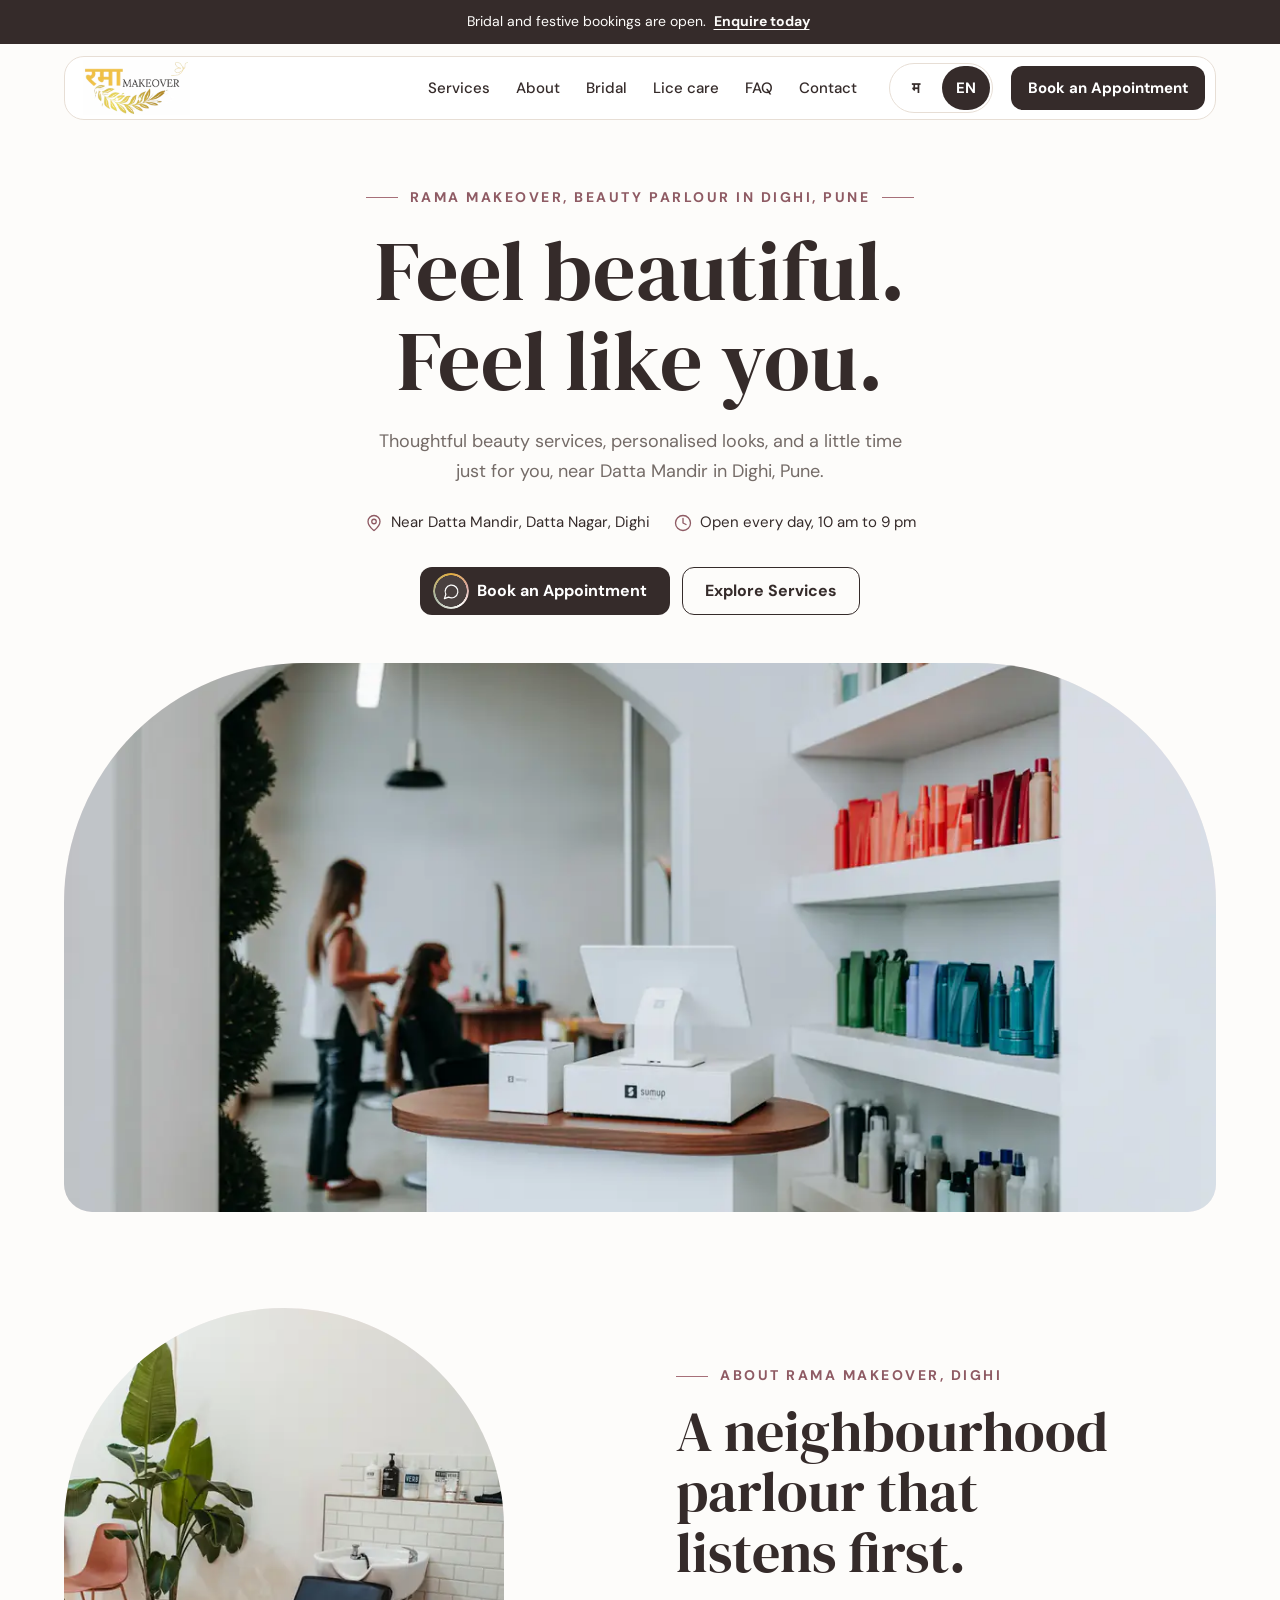
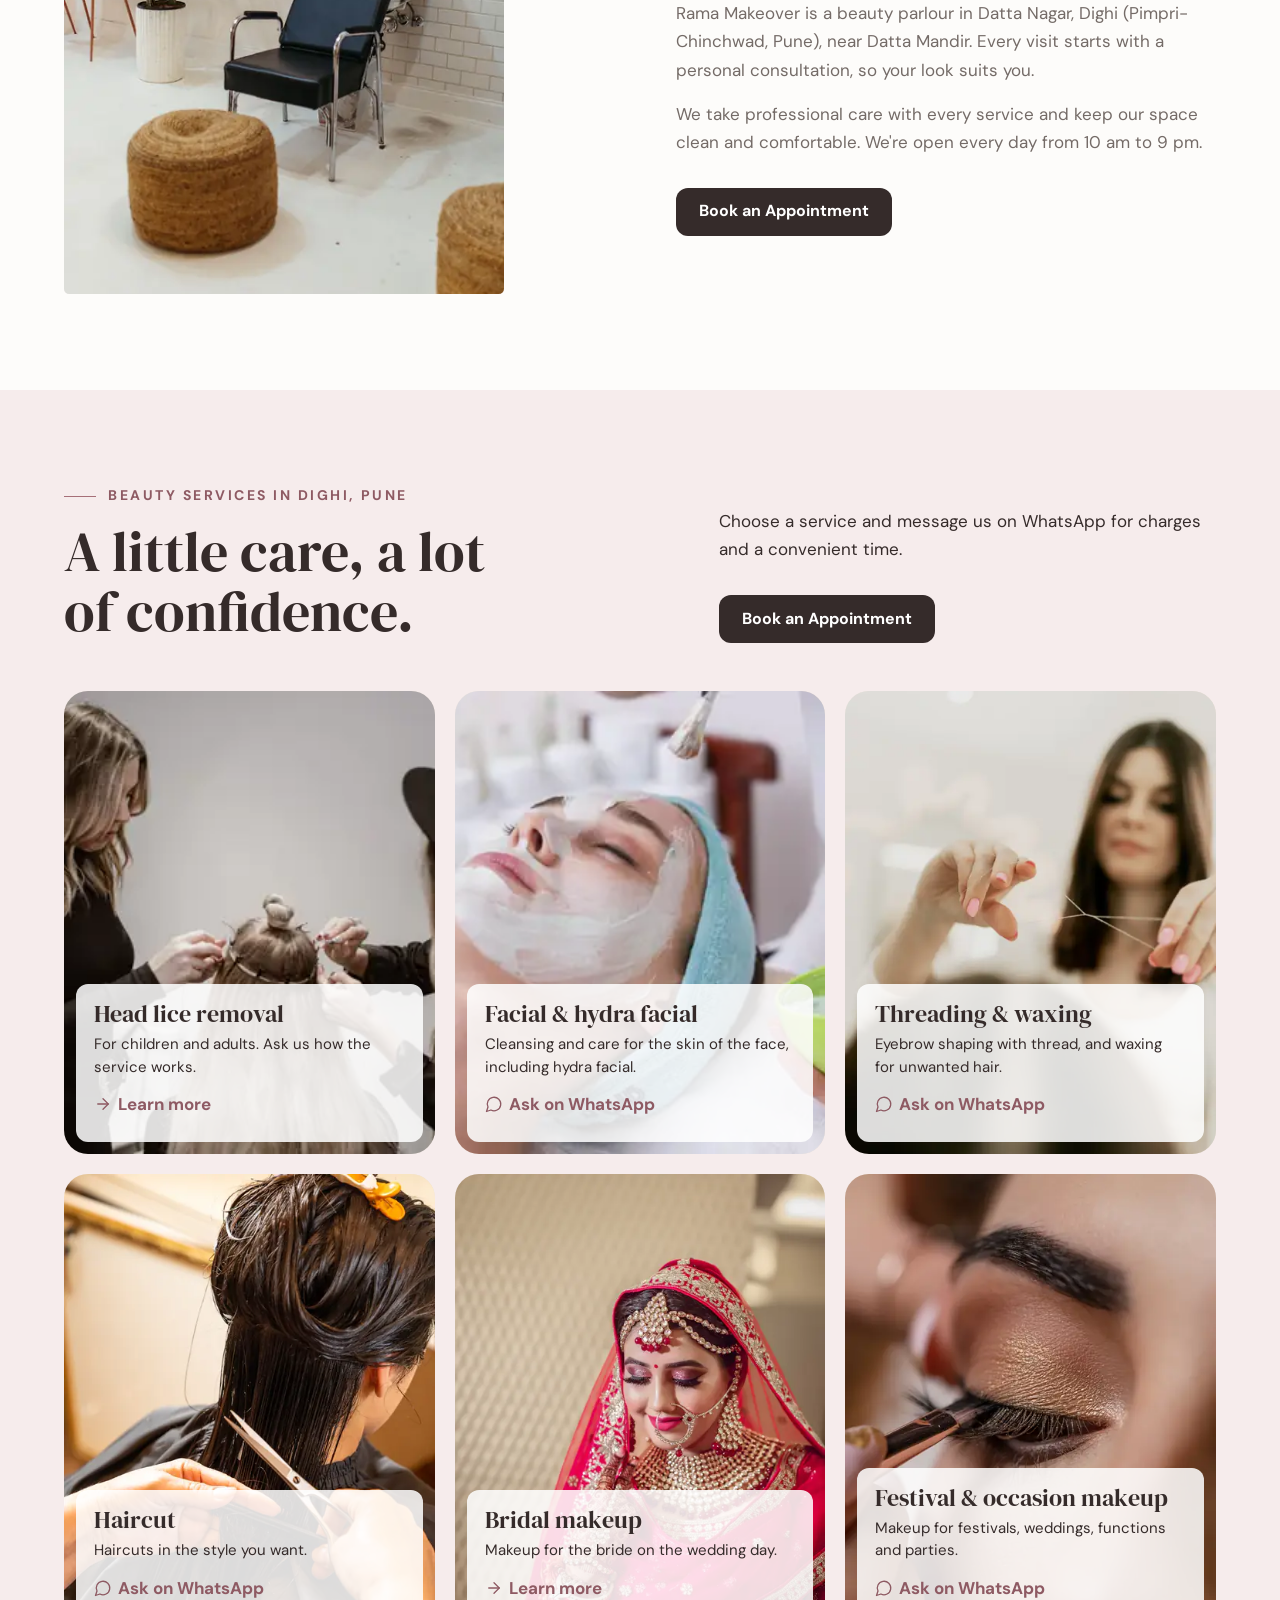
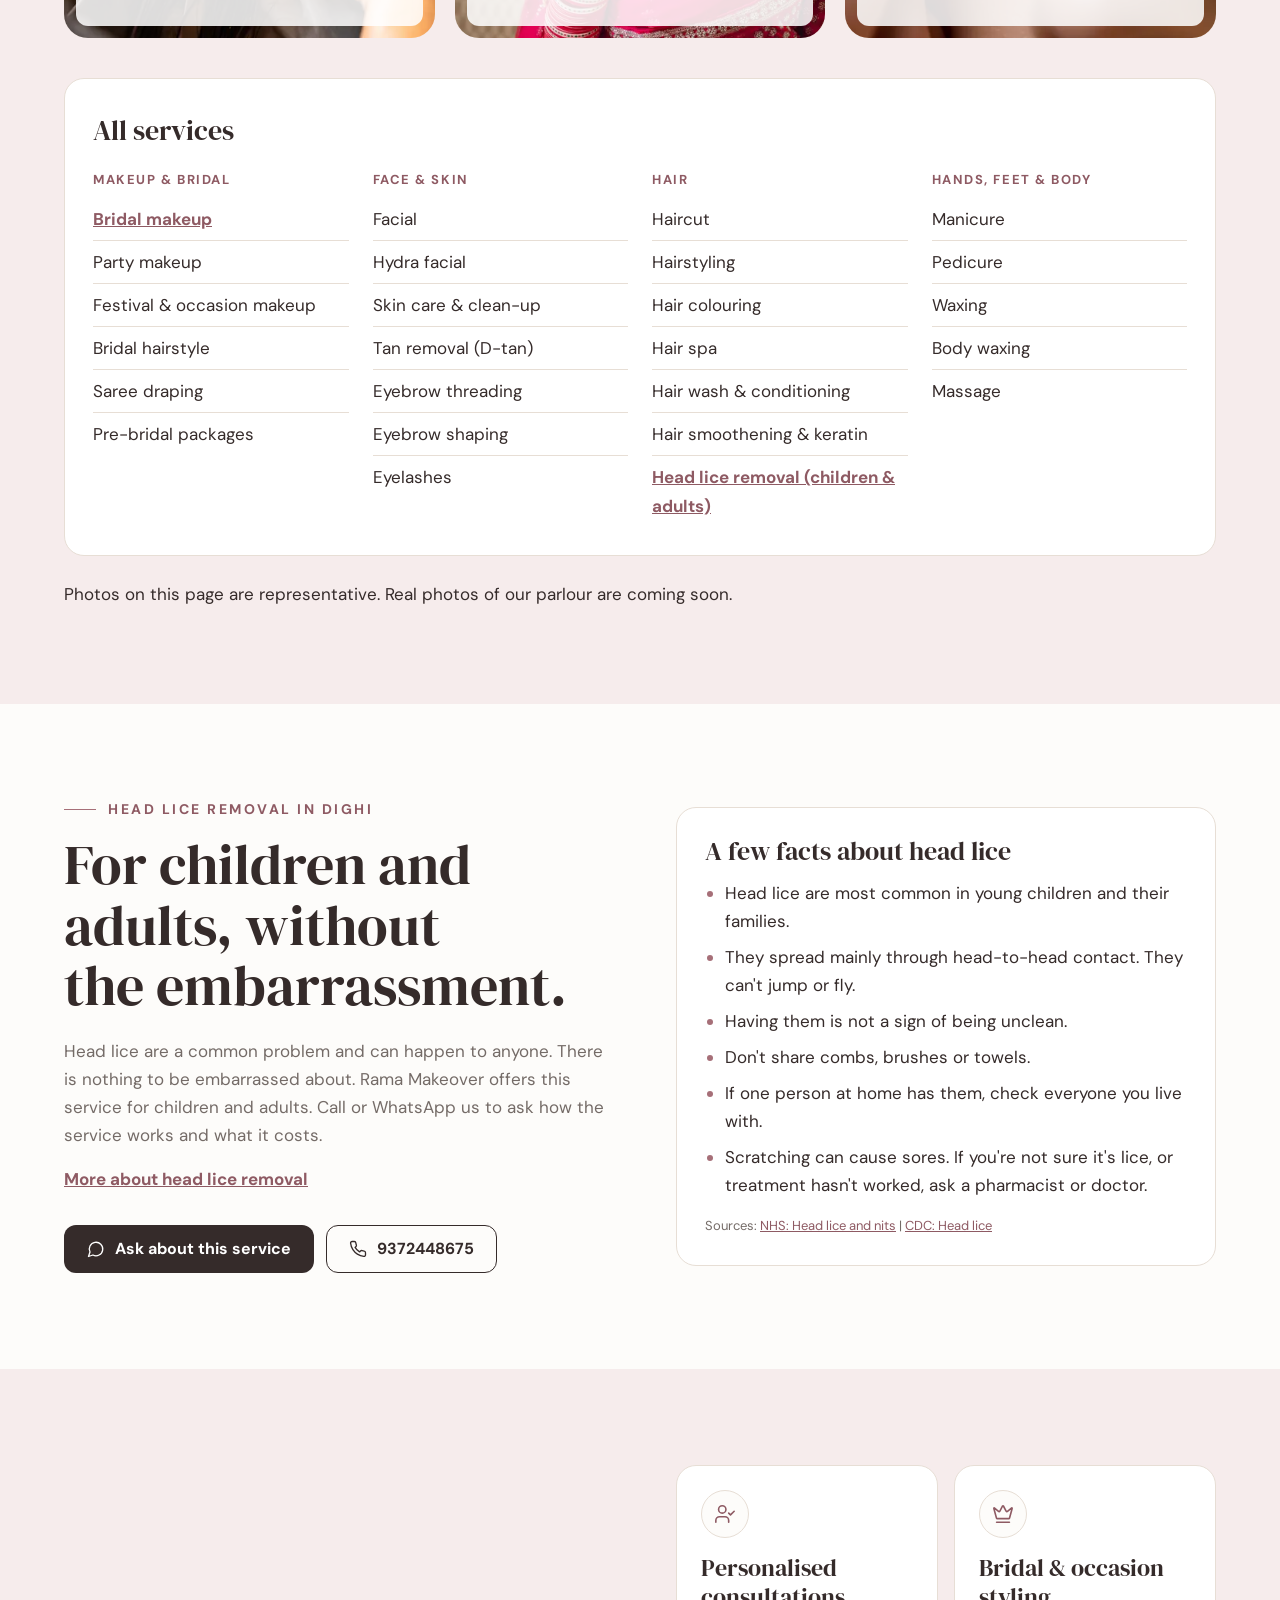
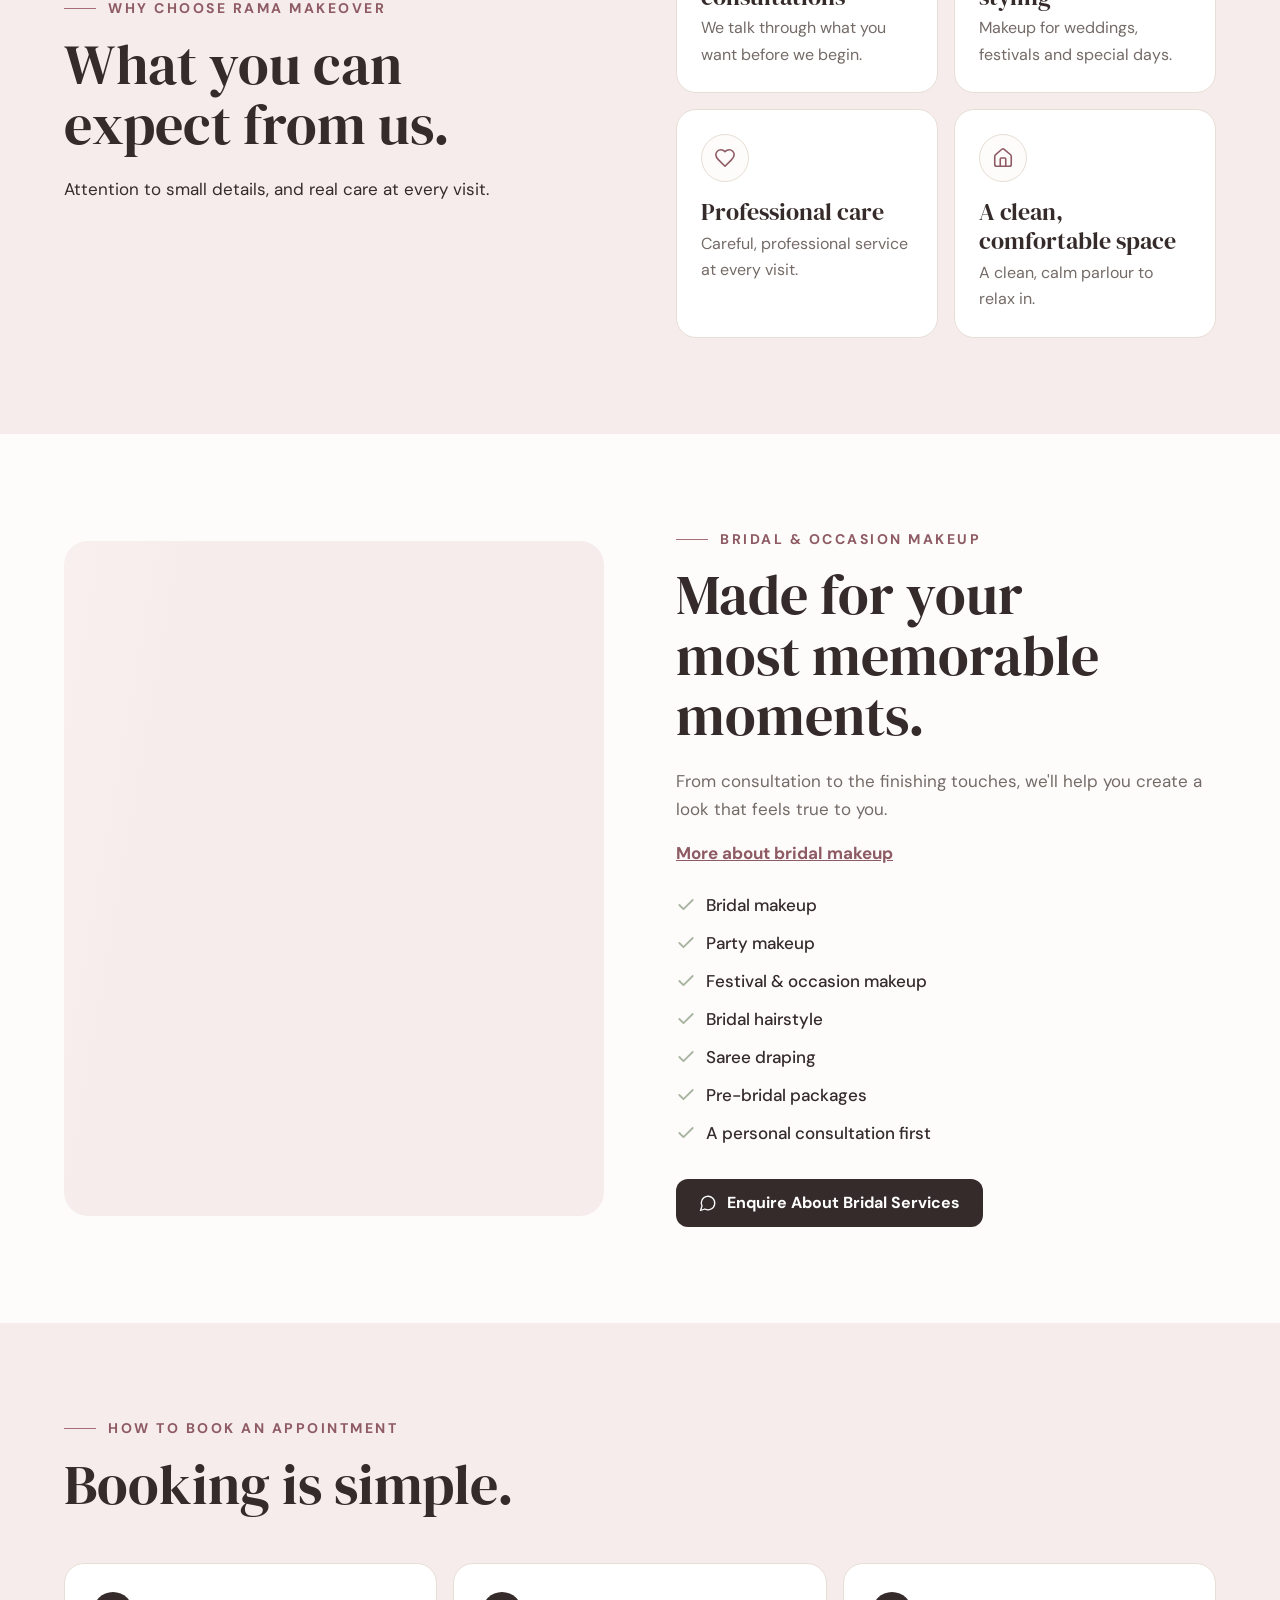
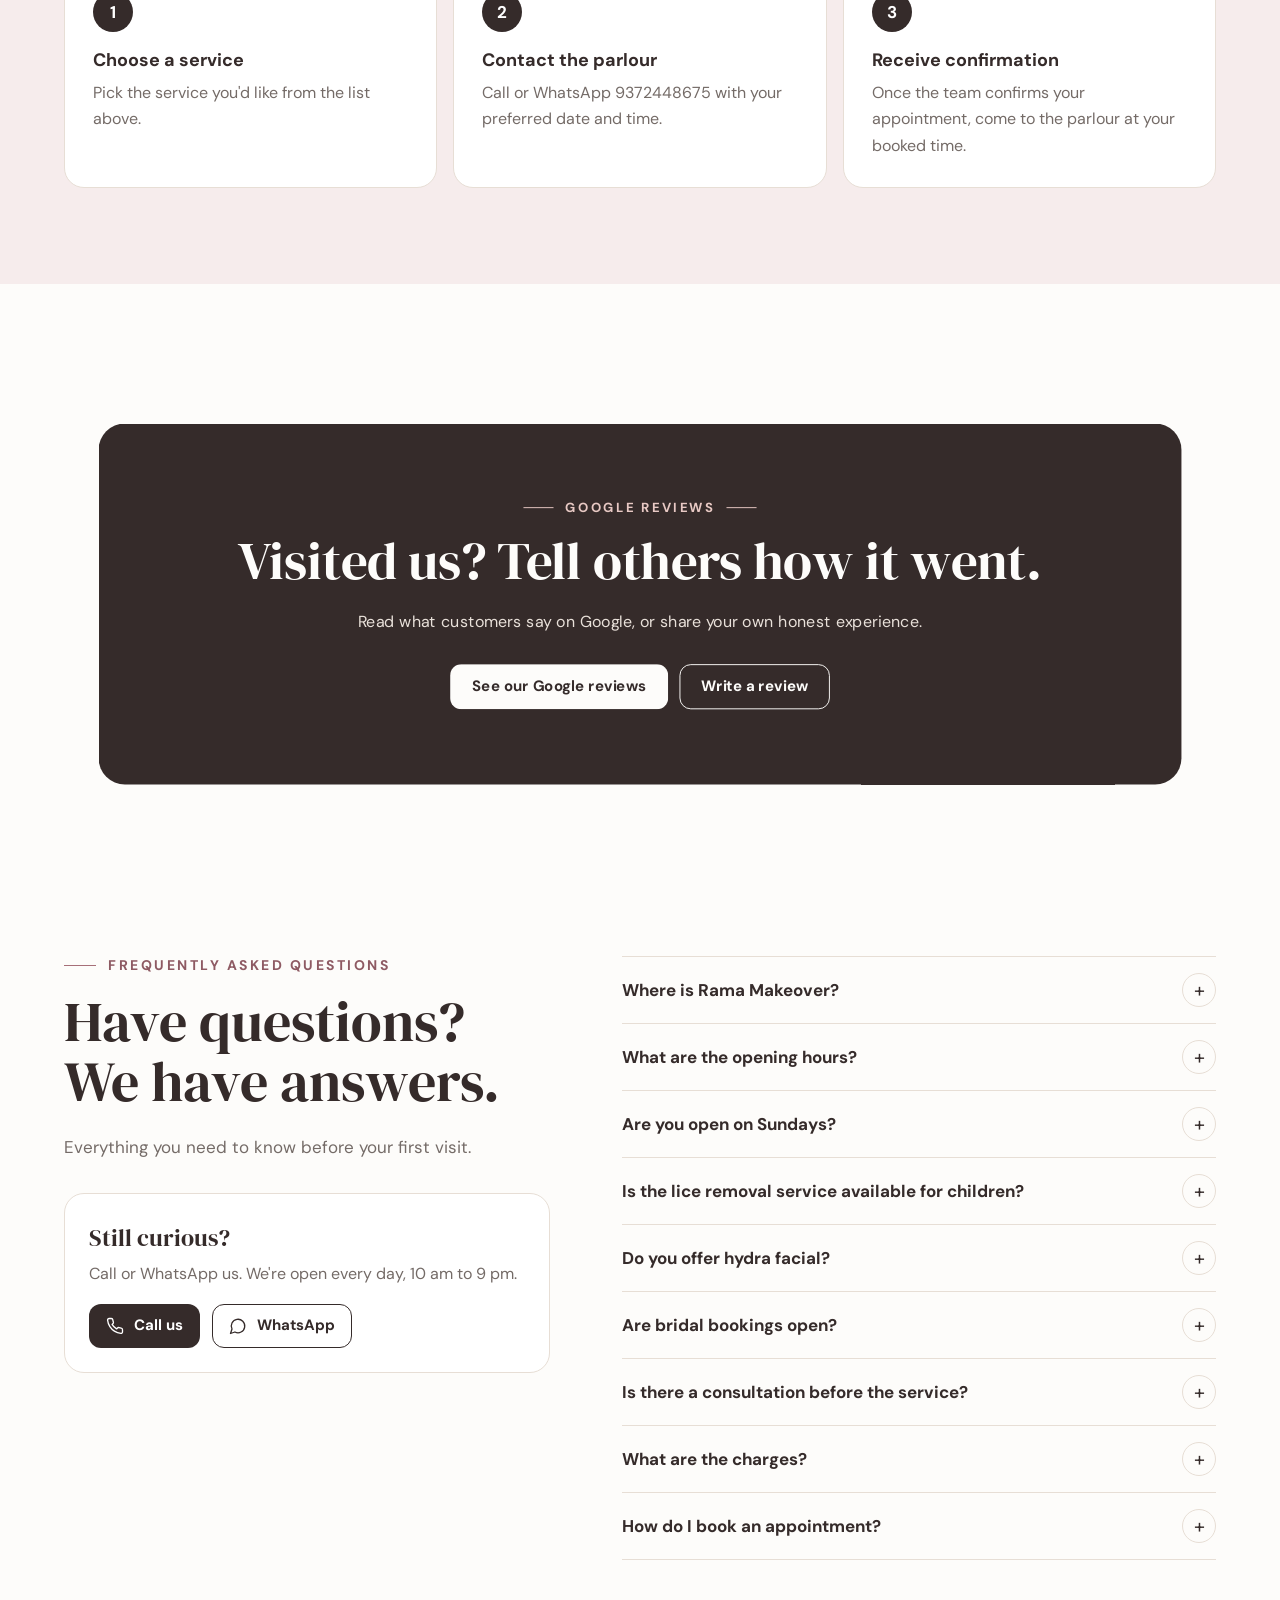
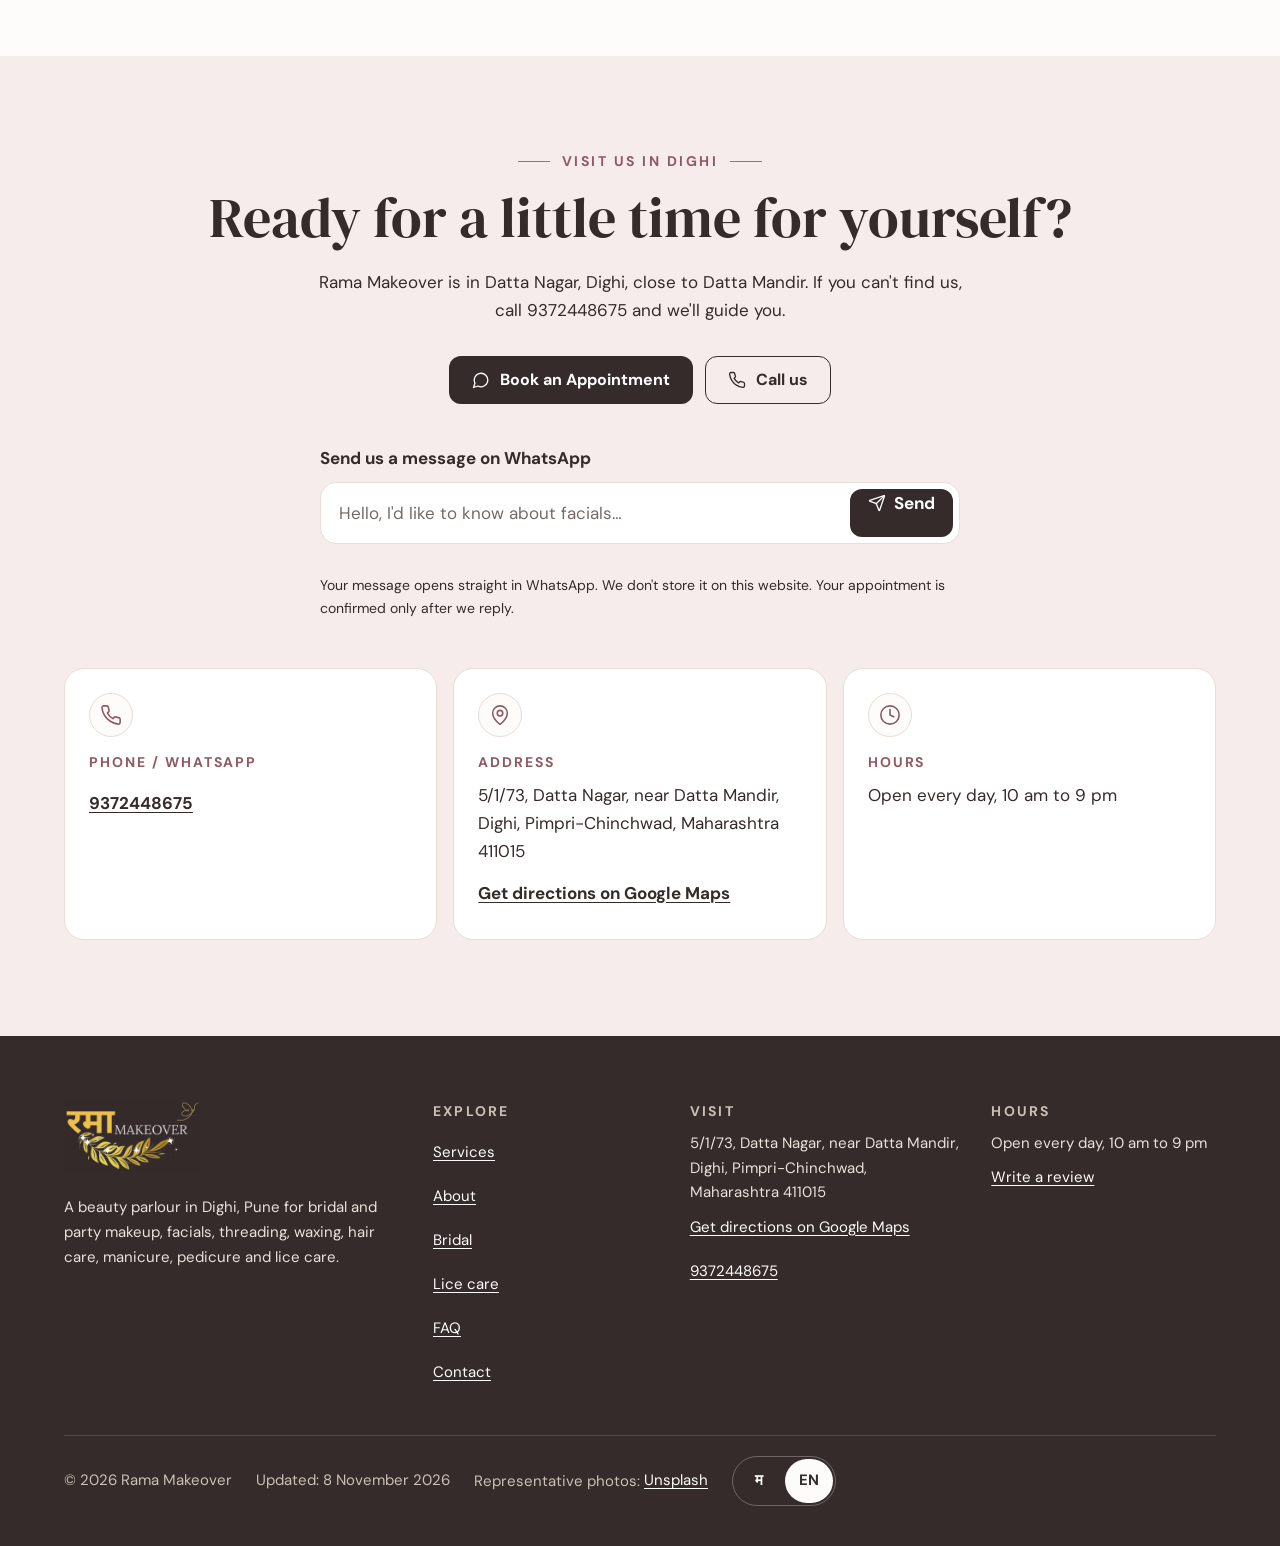
==== commit c57c532b: "Add a one-week Diwali theme and tighten card headings The head script adds a "diwali" class until 16" ====
--- a/index.html
+++ b/index.html
@@ -25,9 +25,9 @@
 <link rel="icon" href="icon-48.png?v=3" type="image/png" sizes="48x48">
 <link rel="apple-touch-icon" href="apple-touch-icon.png?v=3">
 <link rel="preload" as="image" href="images/stock/salon-interior-hero-800.webp" imagesrcset="images/stock/salon-interior-hero-480.webp 480w, images/stock/salon-interior-hero-800.webp 800w, images/stock/salon-interior-hero-1200.webp 1200w, images/stock/salon-interior-hero-1600.webp 1600w" imagesizes="(min-width:1248px) 1152px, calc(100vw - 48px)" fetchpriority="high">
-<link rel="stylesheet" href="style.css?v=4ac95692-e9c745">
-<script>document.documentElement.classList.add("js")</script>
-<script src="script.js?v=4ac95692-e9c745" defer></script>
+<link rel="stylesheet" href="style.css?v=baf784c8-e9c745">
+<script>document.documentElement.classList.add("js");if(Date.now()<Date.parse("2026-11-16T00:00:00+05:30"))document.documentElement.classList.add("diwali")</script>
+<script src="script.js?v=baf784c8-e9c745" defer></script>
 <script type="application/ld+json">
 {
   "@context": "https://schema.org",
@@ -414,7 +414,7 @@
 </head>
 <body>
 <a class="skip" href="#main">Skip to main content</a>
-<div class="announce">Bridal and festive bookings are open. <a href="https://wa.me/919372448675?text=Hello%2C%20I%27d%20like%20to%20enquire%20about%20bridal%20/%20festive%20makeup.">Enquire today</a></div>
+<div class="announce"><span class="ann-txt">Bridal and festive bookings are open.</span> <a href="https://wa.me/919372448675?text=Hello%2C%20I%27d%20like%20to%20enquire%20about%20bridal%20/%20festive%20makeup.">Enquire today</a></div>
 
 <header class="site-header">
   <div class="wrap">
--- a/style.css
+++ b/style.css
@@ -323,7 +323,7 @@
 
 /* Lice care */
 .facts-card { background:var(--white); border:1px solid var(--border); border-radius:var(--r-card); padding:28px; }
-.facts-card h3 { font-family:var(--head); font-weight:400; font-size:26px; }
+.facts-card h3 { font-family:var(--head); font-weight:400; font-size:26px; line-height:1.2; }
 .facts-card ul { margin-top:12px; padding-left:20px; }
 .facts-card li { margin-top:8px; color:var(--cocoa); }
 .facts-card li::marker { color:var(--rose); }
@@ -333,7 +333,7 @@
 .why li { background:var(--white); border:1px solid var(--border); border-radius:var(--r-card); padding:24px; transition:transform .22s var(--ease); }
 .why li:hover { transform:translateY(-3px); }
 .why .badge { width:48px; height:48px; border-radius:50%; background:var(--ivory); border:1px solid var(--border); display:grid; place-items:center; color:var(--rose-ink); }
-.why h3 { font-family:var(--head); font-weight:400; font-size:24px; margin-top:16px; }
+.why h3 { font-family:var(--head); font-weight:400; font-size:24px; line-height:1.2; margin-top:16px; }
 .why p { color:var(--muted); margin-top:4px; font-size:16px; }
 
 /* Bridal */
@@ -604,3 +604,14 @@
 .site-header.scrolled .logo-link img { height:40px; }
 @media (max-width:360px) { .site-header.scrolled { padding:4px 0 20px; } }
 @media (prefers-reduced-motion:reduce) { .site-header, .site-header .bar-inner, .logo-link img { transition:none; } }
+
+/* Diwali 2026: shown only while <html> has .diwali (the head script sets it until 16 Nov 2026 00:00 IST). Safe to delete after. */
+html.diwali .ann-txt { display:none; }
+html.diwali .announce::before { content:"Happy Diwali from Rama Makeover \2728  "; }
+html.diwali:lang(mr) .announce::before { content:"रमा मेकओव्हरकडून दिवाळीच्या हार्दिक शुभेच्छा \2728  "; }
+html.diwali .announce::after { content:""; display:block; height:22px; margin:0 -16px; background:url("data:image/svg+xml,%3Csvg xmlns='http://www.w3.org/2000/svg' width='40' height='22' viewBox='0 0 40 22'%3E%3Ccircle cx='20' cy='8' r='6' fill='%23FFC857' opacity='.22'/%3E%3Cpath d='M20 2c2.6 3.2 2.8 6.2 0 8-2.8-1.8-2.6-4.8 0-8z' fill='%23FFC857'/%3E%3Cpath d='M20 5.5c1 1.3 1 2.8 0 3.6-1-.8-1-2.3 0-3.6z' fill='%23FF8C42'/%3E%3Cpath d='M11 12h18c-1 4.5-4.6 7-9 7s-8-2.5-9-7z' fill='%23D9A441'/%3E%3Cpath d='M11 12h18' stroke='%23F2D27A' stroke-width='1.2'/%3E%3C/svg%3E") center top/40px 22px repeat-x; animation:diya-glow 2.4s ease-in-out infinite alternate; }
+@keyframes diya-glow { from { opacity:.75; } to { opacity:1; } }
+html.diwali .hero { position:relative; isolation:isolate; overflow:clip; }
+html.diwali .hero::before { content:""; position:absolute; z-index:-1; top:0; right:0; width:clamp(120px,18vw,210px); aspect-ratio:1; opacity:.32; pointer-events:none; background:url("data:image/svg+xml,%3Csvg xmlns='http://www.w3.org/2000/svg' viewBox='-50 -50 100 100'%3E%3Ccircle r='46' fill='none' stroke='%23A66F78' stroke-width='1.4' stroke-dasharray='2 4'/%3E%3Cg fill='%23E8A33D'%3E%3Cellipse cy='-29' rx='7' ry='14'/%3E%3Cellipse cy='-29' rx='7' ry='14' transform='rotate(45)'/%3E%3Cellipse cy='-29' rx='7' ry='14' transform='rotate(90)'/%3E%3Cellipse cy='-29' rx='7' ry='14' transform='rotate(135)'/%3E%3Cellipse cy='-29' rx='7' ry='14' transform='rotate(180)'/%3E%3Cellipse cy='-29' rx='7' ry='14' transform='rotate(225)'/%3E%3Cellipse cy='-29' rx='7' ry='14' transform='rotate(270)'/%3E%3Cellipse cy='-29' rx='7' ry='14' transform='rotate(315)'/%3E%3C/g%3E%3Cg fill='%23A66F78'%3E%3Cellipse cy='-16' rx='4.5' ry='9' transform='rotate(22.5)'/%3E%3Cellipse cy='-16' rx='4.5' ry='9' transform='rotate(67.5)'/%3E%3Cellipse cy='-16' rx='4.5' ry='9' transform='rotate(112.5)'/%3E%3Cellipse cy='-16' rx='4.5' ry='9' transform='rotate(157.5)'/%3E%3Cellipse cy='-16' rx='4.5' ry='9' transform='rotate(202.5)'/%3E%3Cellipse cy='-16' rx='4.5' ry='9' transform='rotate(247.5)'/%3E%3Cellipse cy='-16' rx='4.5' ry='9' transform='rotate(292.5)'/%3E%3Cellipse cy='-16' rx='4.5' ry='9' transform='rotate(337.5)'/%3E%3C/g%3E%3Ccircle r='8' fill='%23D9A441'/%3E%3Ccircle r='3.5' fill='%23FDFCFA'/%3E%3C/svg%3E") center/contain no-repeat; }
+@media (max-width:640px) { html.diwali .hero::before { width:120px; top:-36px; right:-56px; opacity:.4; } }
+@media (prefers-reduced-motion: reduce) { html.diwali .announce::after { animation:none; } }
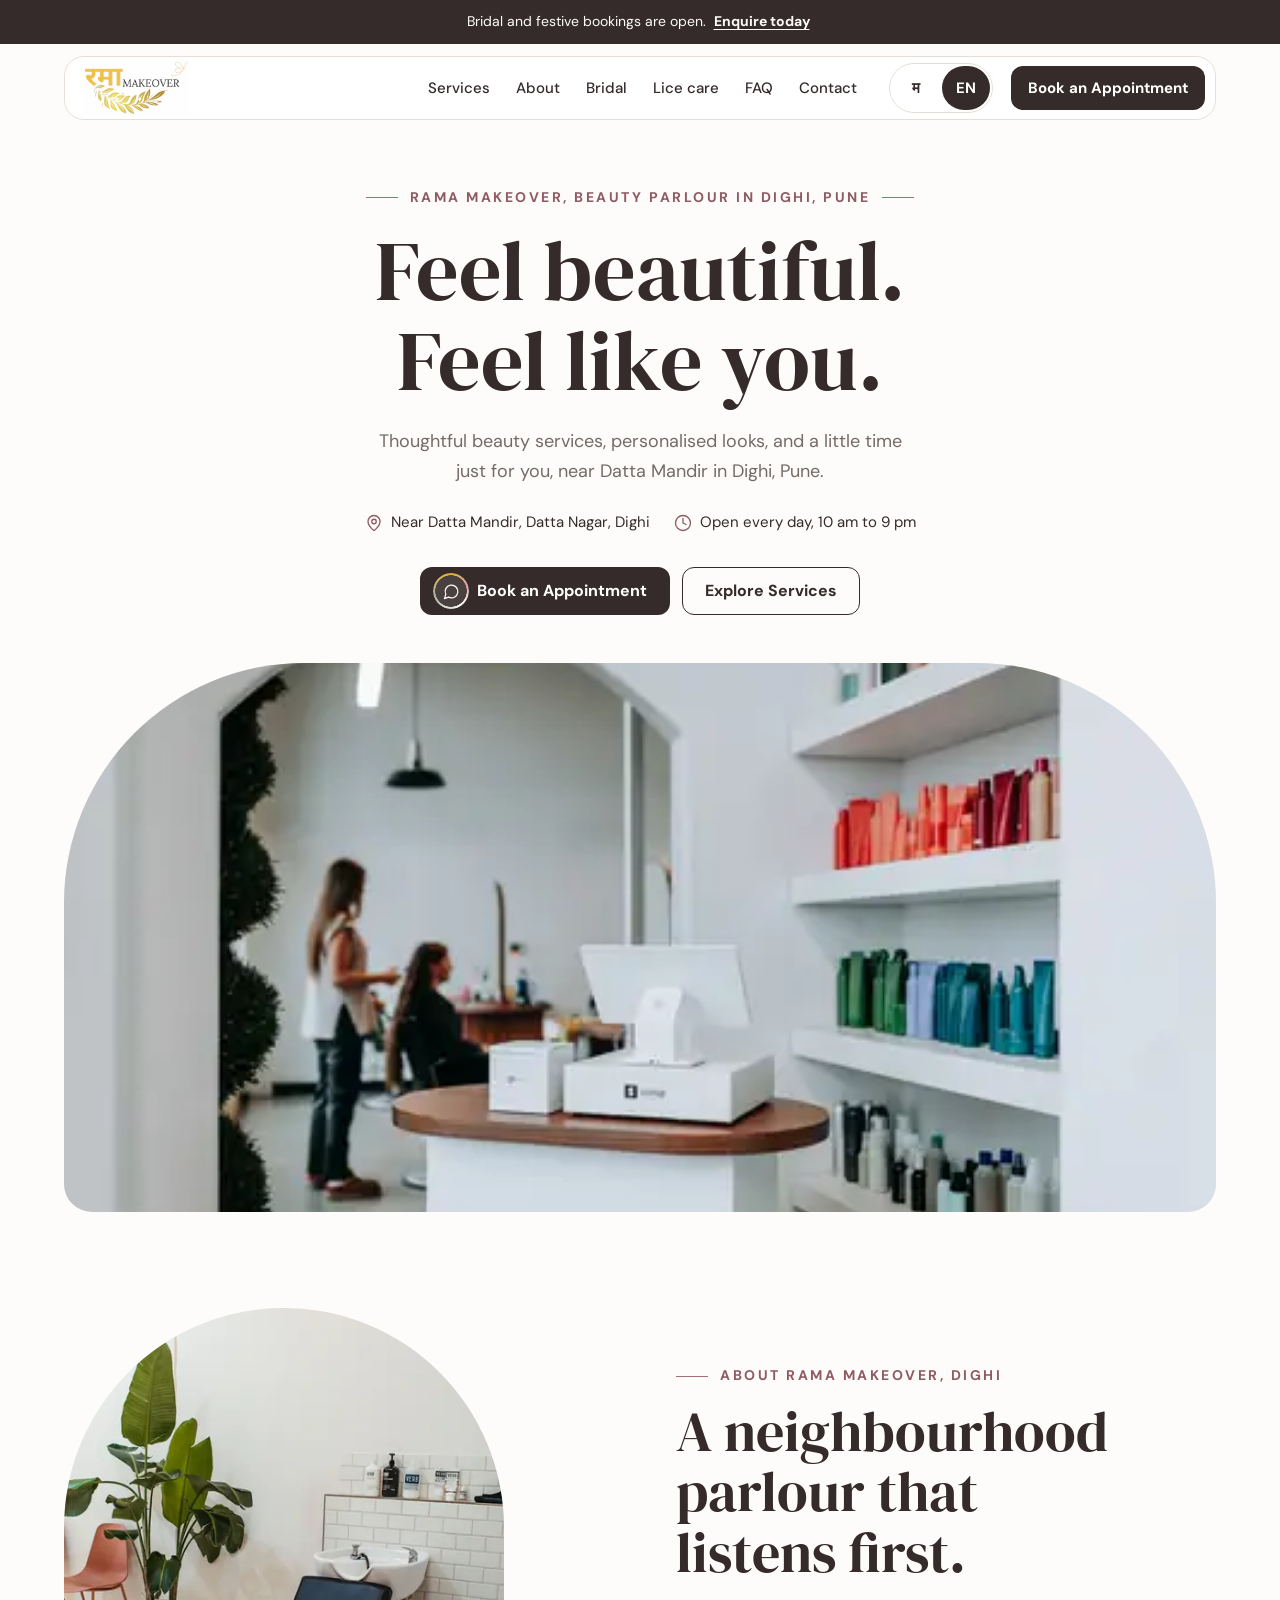
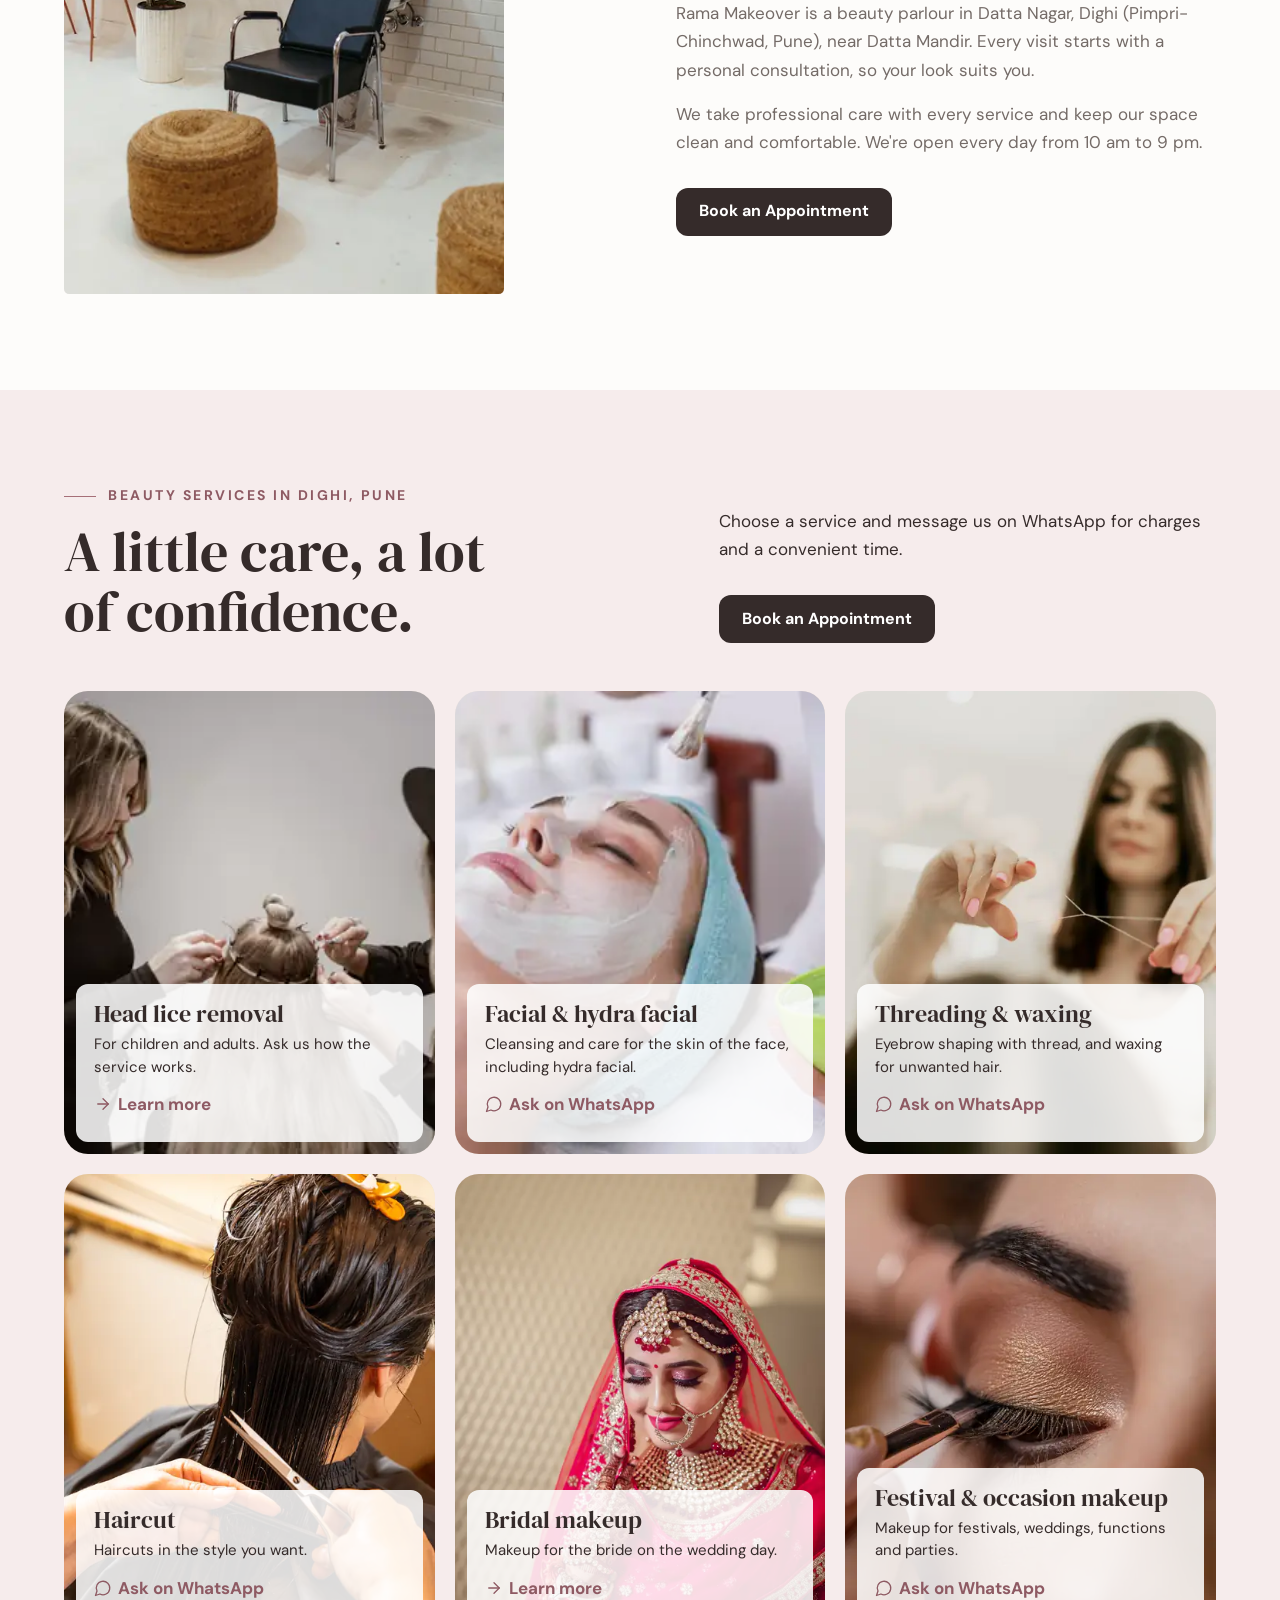
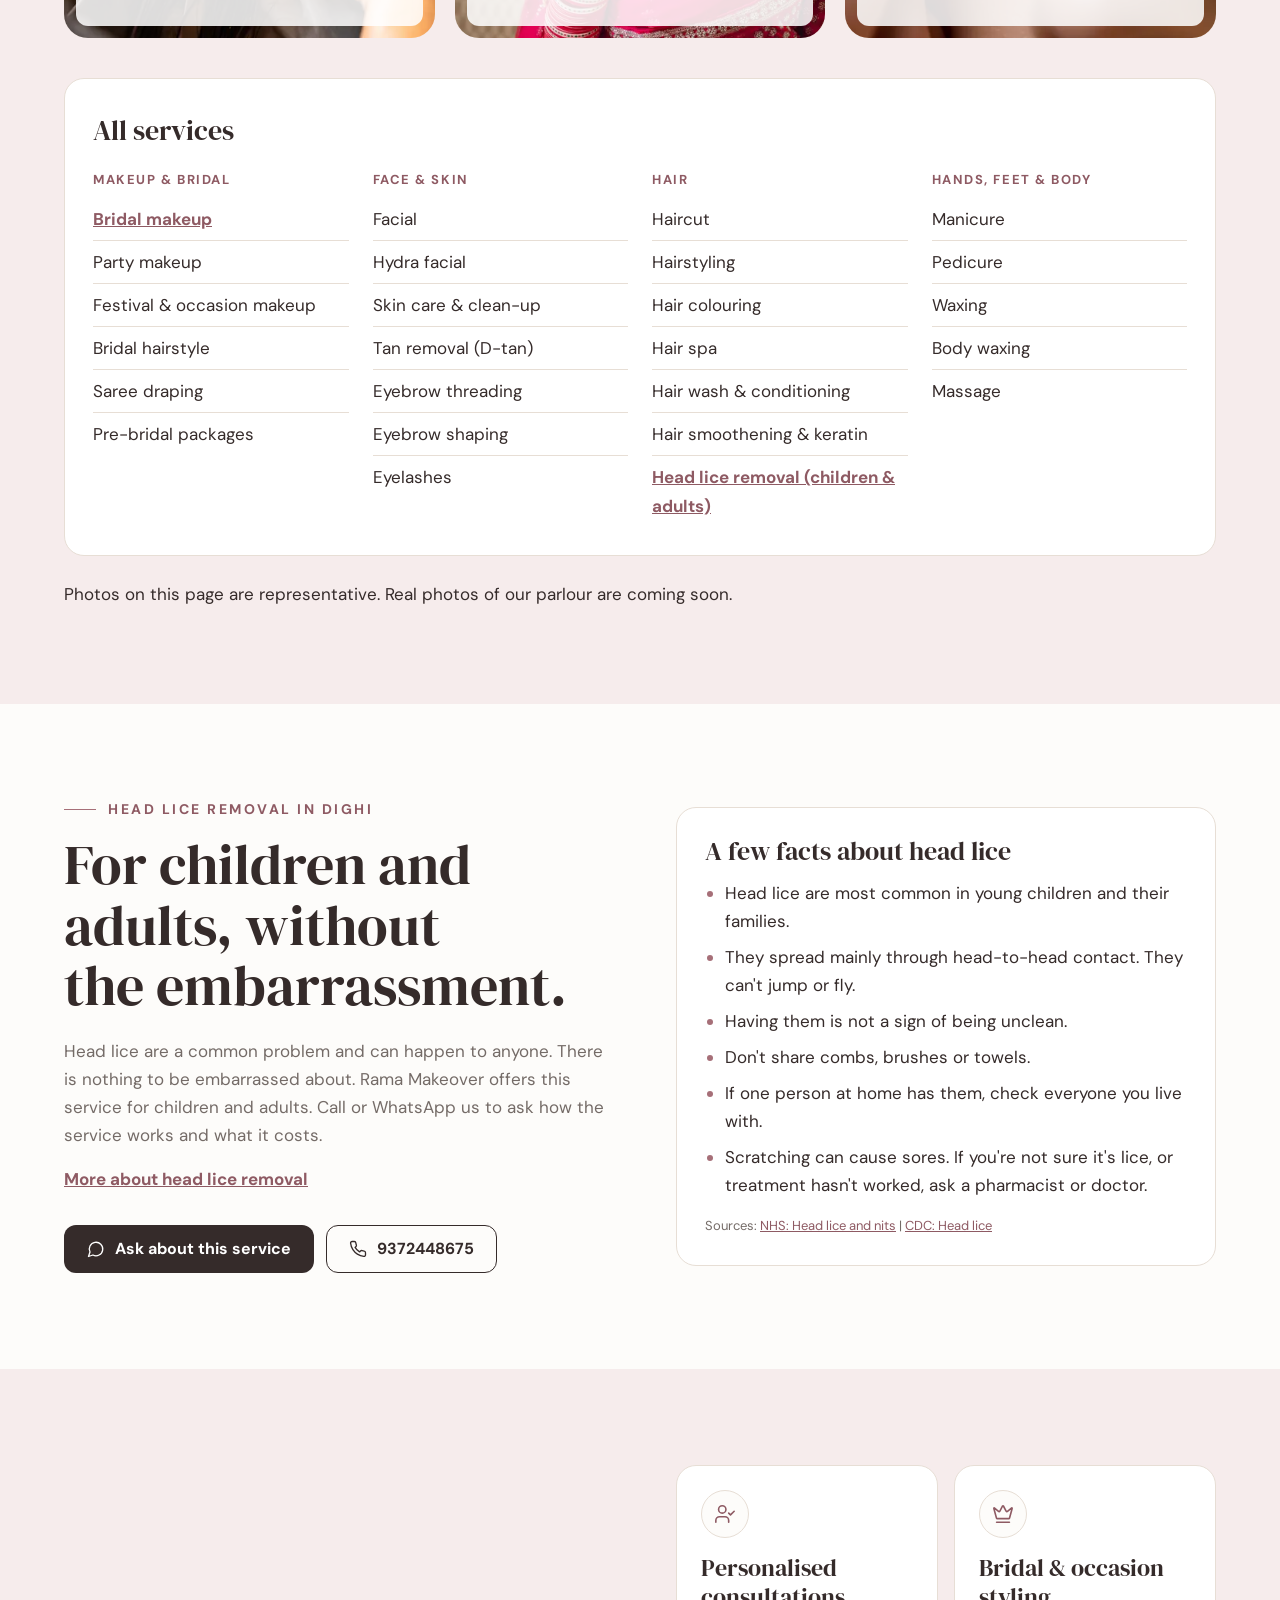
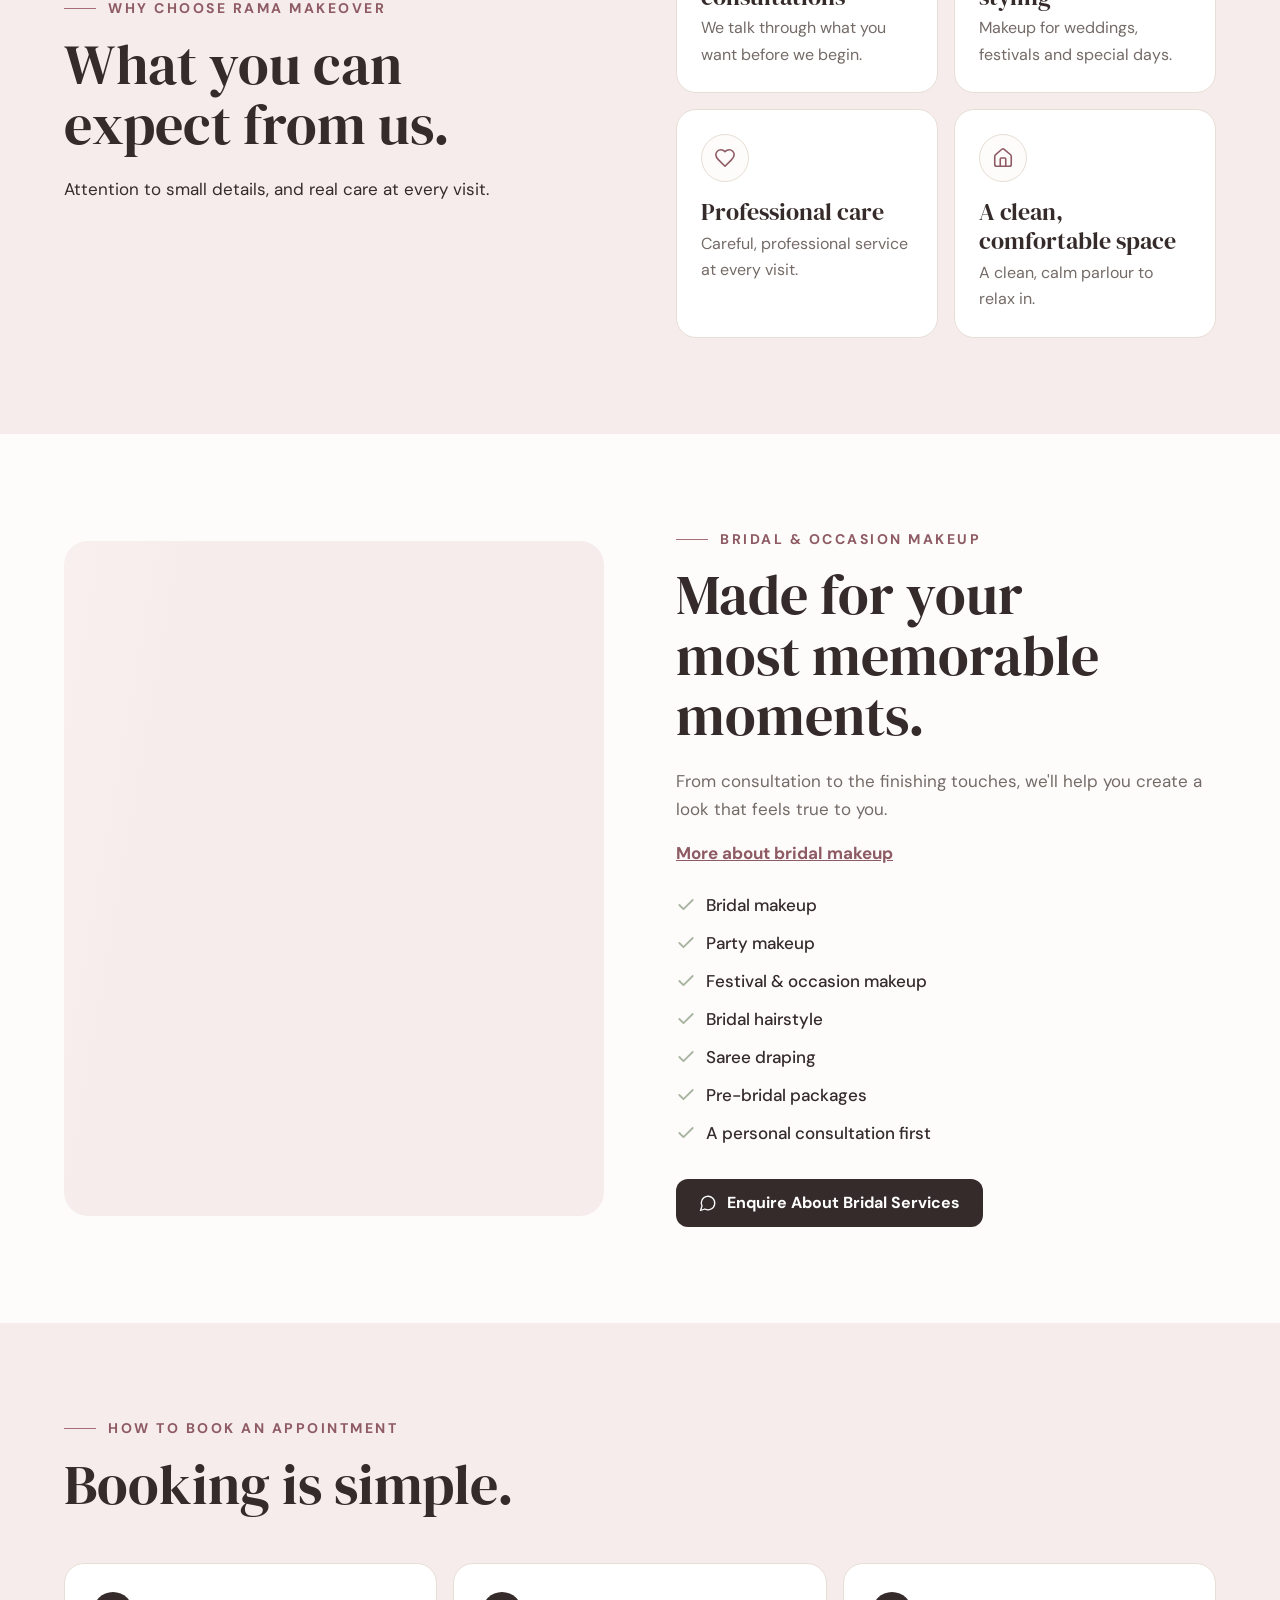
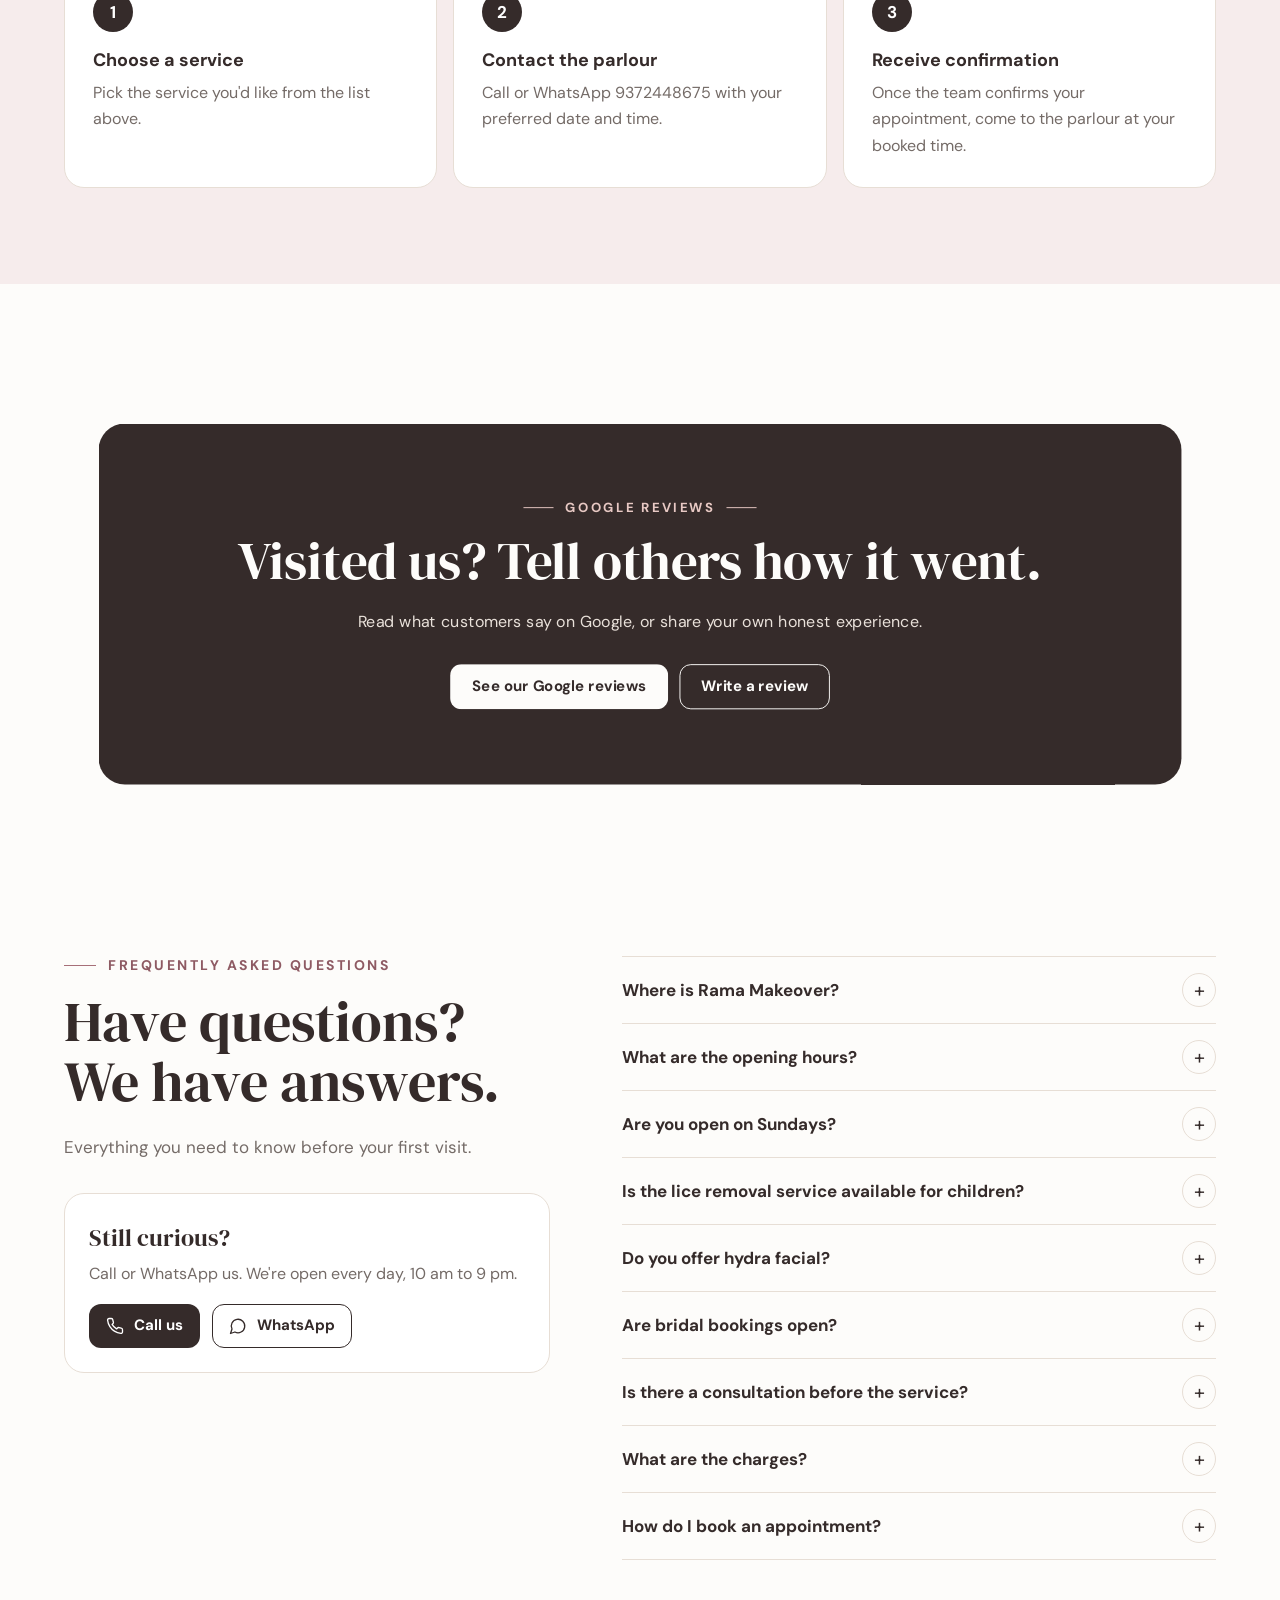
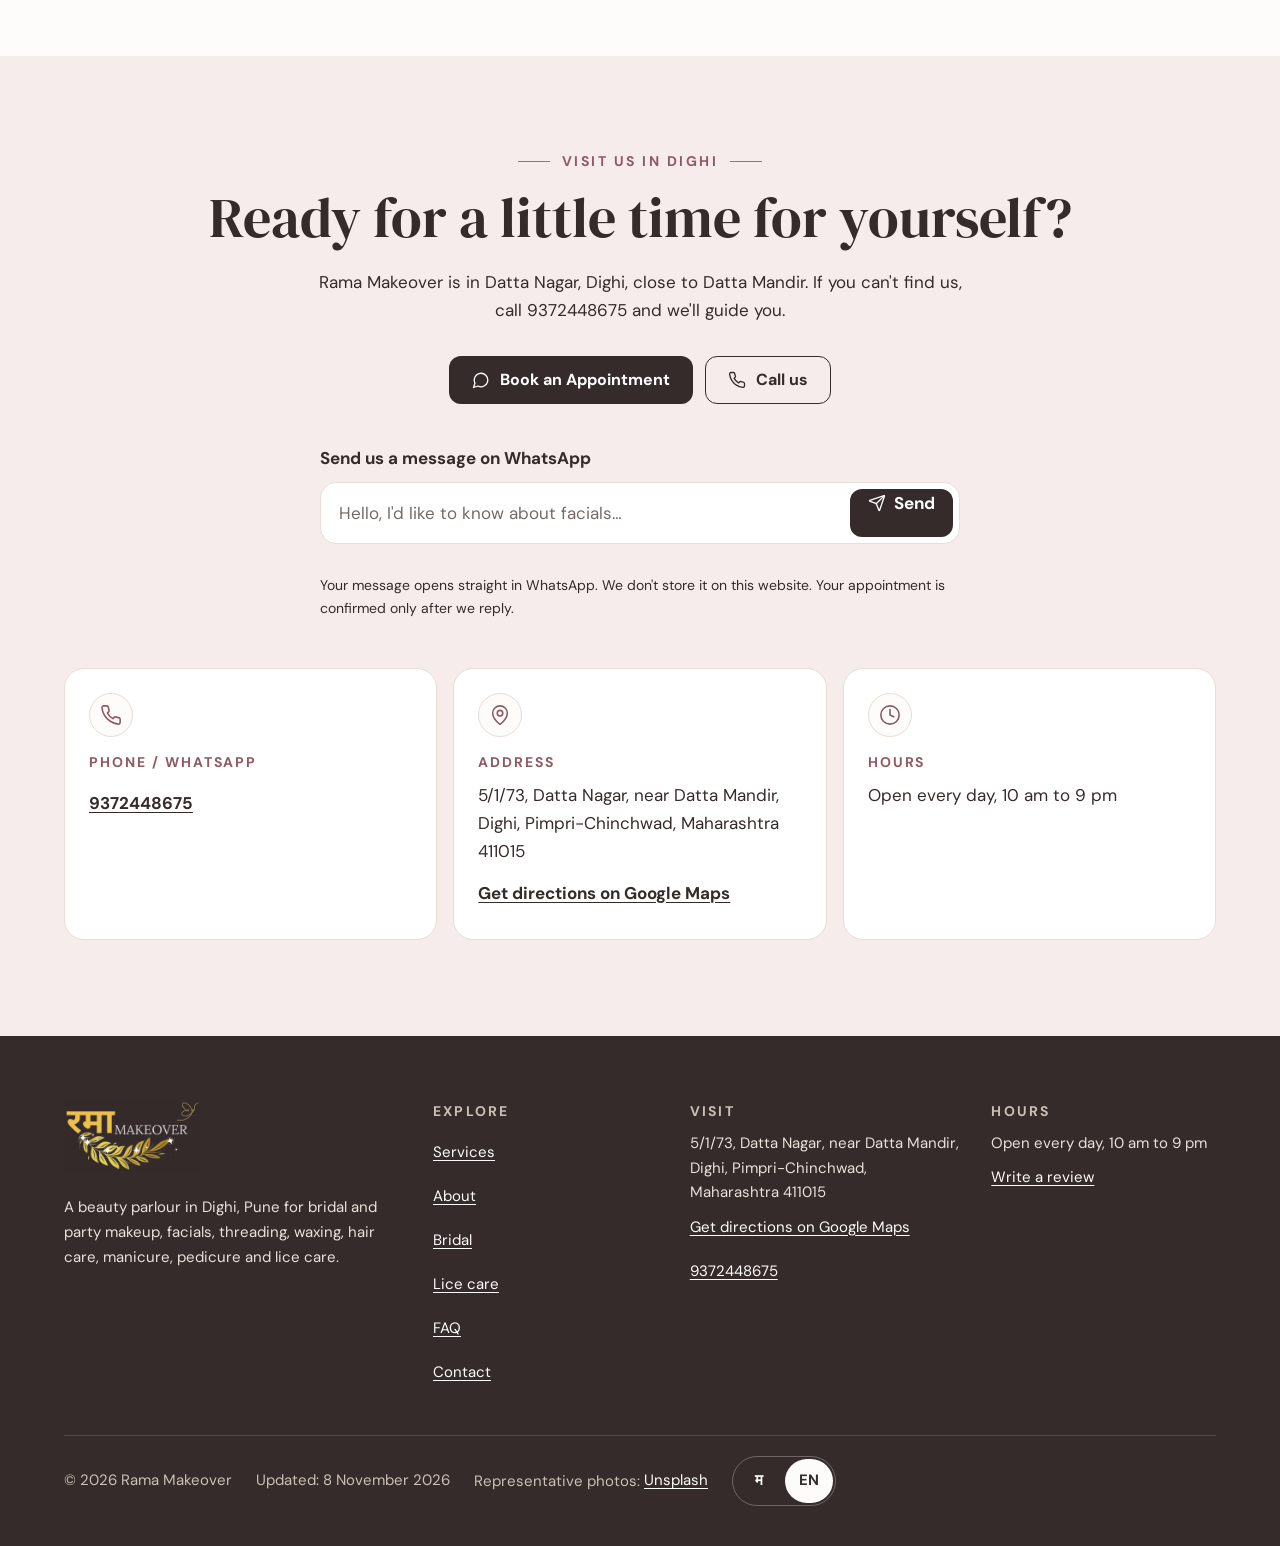
==== commit 0dcf0bbb: "Keep "Rama Makeover" together in the Diwali greeting Join the name with a non-breaking space so the " ====
--- a/index.html
+++ b/index.html
@@ -25,9 +25,9 @@
 <link rel="icon" href="icon-48.png?v=3" type="image/png" sizes="48x48">
 <link rel="apple-touch-icon" href="apple-touch-icon.png?v=3">
 <link rel="preload" as="image" href="images/stock/salon-interior-hero-800.webp" imagesrcset="images/stock/salon-interior-hero-480.webp 480w, images/stock/salon-interior-hero-800.webp 800w, images/stock/salon-interior-hero-1200.webp 1200w, images/stock/salon-interior-hero-1600.webp 1600w" imagesizes="(min-width:1248px) 1152px, calc(100vw - 48px)" fetchpriority="high">
-<link rel="stylesheet" href="style.css?v=baf784c8-e9c745">
-<script>document.documentElement.classList.add("js");if(Date.now()<Date.parse("2026-11-16T00:00:00+05:30"))document.documentElement.classList.add("diwali")</script>
-<script src="script.js?v=baf784c8-e9c745" defer></script>
+<link rel="stylesheet" href="style.css?v=6a6d0842-e9c745">
+<script>(function(d,n,q){d.classList.add("js");q=/[?&]diwali=(on|off)/.exec(location.search);if(q?q[1]=="on":n>=Date.parse("2026-11-08T00:00:00+05:30")&&n<Date.parse("2026-11-16T00:00:00+05:30"))d.classList.add("diwali")})(document.documentElement,Date.now())</script>
+<script src="script.js?v=6a6d0842-e9c745" defer></script>
 <script type="application/ld+json">
 {
   "@context": "https://schema.org",
--- a/style.css
+++ b/style.css
@@ -605,13 +605,9 @@
 @media (max-width:360px) { .site-header.scrolled { padding:4px 0 20px; } }
 @media (prefers-reduced-motion:reduce) { .site-header, .site-header .bar-inner, .logo-link img { transition:none; } }
 
-/* Diwali 2026: shown only while <html> has .diwali (the head script sets it until 16 Nov 2026 00:00 IST). Safe to delete after. */
+/* Diwali 2026: shown only while <html> has .diwali (head script; window = DIWALI_START..DIWALI_END in tools/build_pages.py, IST). Safe to delete after. */
 html.diwali .ann-txt { display:none; }
-html.diwali .announce::before { content:"Happy Diwali from Rama Makeover \2728  "; }
-html.diwali:lang(mr) .announce::before { content:"रमा मेकओव्हरकडून दिवाळीच्या हार्दिक शुभेच्छा \2728  "; }
-html.diwali .announce::after { content:""; display:block; height:22px; margin:0 -16px; background:url("data:image/svg+xml,%3Csvg xmlns='http://www.w3.org/2000/svg' width='40' height='22' viewBox='0 0 40 22'%3E%3Ccircle cx='20' cy='8' r='6' fill='%23FFC857' opacity='.22'/%3E%3Cpath d='M20 2c2.6 3.2 2.8 6.2 0 8-2.8-1.8-2.6-4.8 0-8z' fill='%23FFC857'/%3E%3Cpath d='M20 5.5c1 1.3 1 2.8 0 3.6-1-.8-1-2.3 0-3.6z' fill='%23FF8C42'/%3E%3Cpath d='M11 12h18c-1 4.5-4.6 7-9 7s-8-2.5-9-7z' fill='%23D9A441'/%3E%3Cpath d='M11 12h18' stroke='%23F2D27A' stroke-width='1.2'/%3E%3C/svg%3E") center top/40px 22px repeat-x; animation:diya-glow 2.4s ease-in-out infinite alternate; }
-@keyframes diya-glow { from { opacity:.75; } to { opacity:1; } }
-html.diwali .hero { position:relative; isolation:isolate; overflow:clip; }
-html.diwali .hero::before { content:""; position:absolute; z-index:-1; top:0; right:0; width:clamp(120px,18vw,210px); aspect-ratio:1; opacity:.32; pointer-events:none; background:url("data:image/svg+xml,%3Csvg xmlns='http://www.w3.org/2000/svg' viewBox='-50 -50 100 100'%3E%3Ccircle r='46' fill='none' stroke='%23A66F78' stroke-width='1.4' stroke-dasharray='2 4'/%3E%3Cg fill='%23E8A33D'%3E%3Cellipse cy='-29' rx='7' ry='14'/%3E%3Cellipse cy='-29' rx='7' ry='14' transform='rotate(45)'/%3E%3Cellipse cy='-29' rx='7' ry='14' transform='rotate(90)'/%3E%3Cellipse cy='-29' rx='7' ry='14' transform='rotate(135)'/%3E%3Cellipse cy='-29' rx='7' ry='14' transform='rotate(180)'/%3E%3Cellipse cy='-29' rx='7' ry='14' transform='rotate(225)'/%3E%3Cellipse cy='-29' rx='7' ry='14' transform='rotate(270)'/%3E%3Cellipse cy='-29' rx='7' ry='14' transform='rotate(315)'/%3E%3C/g%3E%3Cg fill='%23A66F78'%3E%3Cellipse cy='-16' rx='4.5' ry='9' transform='rotate(22.5)'/%3E%3Cellipse cy='-16' rx='4.5' ry='9' transform='rotate(67.5)'/%3E%3Cellipse cy='-16' rx='4.5' ry='9' transform='rotate(112.5)'/%3E%3Cellipse cy='-16' rx='4.5' ry='9' transform='rotate(157.5)'/%3E%3Cellipse cy='-16' rx='4.5' ry='9' transform='rotate(202.5)'/%3E%3Cellipse cy='-16' rx='4.5' ry='9' transform='rotate(247.5)'/%3E%3Cellipse cy='-16' rx='4.5' ry='9' transform='rotate(292.5)'/%3E%3Cellipse cy='-16' rx='4.5' ry='9' transform='rotate(337.5)'/%3E%3C/g%3E%3Ccircle r='8' fill='%23D9A441'/%3E%3Ccircle r='3.5' fill='%23FDFCFA'/%3E%3C/svg%3E") center/contain no-repeat; }
-@media (max-width:640px) { html.diwali .hero::before { width:120px; top:-36px; right:-56px; opacity:.4; } }
-@media (prefers-reduced-motion: reduce) { html.diwali .announce::after { animation:none; } }
+html.diwali .announce { padding-top:30px; background:url("data:image/svg+xml,%3Csvg xmlns='http://www.w3.org/2000/svg' width='64' height='30' viewBox='0 0 64 30'%3E%3Cpath d='M0 0Q16 20 32 0Q48 20 64 0' fill='none' stroke='%23A07A3E' stroke-width='1.2'/%3E%3Cg%3E%3CanimateTransform attributeName='transform' type='rotate' values='-10 16 10;10 16 10;-10 16 10' dur='2.8s' begin='0s' repeatCount='indefinite'/%3E%3Crect x='14.4' y='9' width='3.2' height='4.4' rx='.6' fill='%237A5A2E'/%3E%3Cg%3E%3Canimate attributeName='opacity' values='1;.5;1' dur='2.4s' begin='0s' repeatCount='indefinite'/%3E%3Ccircle cx='16' cy='19' r='8.5' fill='%23FFC857' opacity='.36'/%3E%3Cellipse cx='16' cy='19' rx='3.7' ry='5' fill='%23FFC857'/%3E%3Cellipse cx='15' cy='17.5' rx='1.1' ry='1.6' fill='%23FFF3C9'/%3E%3C/g%3E%3C/g%3E%3Cg%3E%3CanimateTransform attributeName='transform' type='rotate' values='-10 48 10;10 48 10;-10 48 10' dur='2.8s' begin='-1.4s' repeatCount='indefinite'/%3E%3Crect x='46.4' y='9' width='3.2' height='4.4' rx='.6' fill='%237A5A2E'/%3E%3Cg%3E%3Canimate attributeName='opacity' values='1;.5;1' dur='2.4s' begin='-1.2s' repeatCount='indefinite'/%3E%3Ccircle cx='48' cy='19' r='8.5' fill='%23FFC857' opacity='.36'/%3E%3Cellipse cx='48' cy='19' rx='3.7' ry='5' fill='%23FFC857'/%3E%3Cellipse cx='47' cy='17.5' rx='1.1' ry='1.6' fill='%23FFF3C9'/%3E%3C/g%3E%3C/g%3E%3C/svg%3E") center top/64px 30px repeat-x, #4A1F3D; }
+html.diwali .announce::before { color:#C49A54; content:"Celebrate the glow of Diwali with Rama\00A0 Makeover.  "; }
+html.diwali:lang(mr) .announce::before { content:"रमा मेकओव्हरसोबत साजरी करा दिवाळीची झळाळी.  "; }
+@media (prefers-reduced-motion: reduce) { html.diwali .announce { background-image:url("data:image/svg+xml,%3Csvg xmlns='http://www.w3.org/2000/svg' width='64' height='30' viewBox='0 0 64 30'%3E%3Cpath d='M0 0Q16 20 32 0Q48 20 64 0' fill='none' stroke='%23A07A3E' stroke-width='1.2'/%3E%3Cg%3E%3Crect x='14.4' y='9' width='3.2' height='4.4' rx='.6' fill='%237A5A2E'/%3E%3Cg%3E%3Canimate attributeName='opacity' values='1;.5;1' dur='2.4s' begin='0s' repeatCount='indefinite'/%3E%3Ccircle cx='16' cy='19' r='8.5' fill='%23FFC857' opacity='.36'/%3E%3Cellipse cx='16' cy='19' rx='3.7' ry='5' fill='%23FFC857'/%3E%3Cellipse cx='15' cy='17.5' rx='1.1' ry='1.6' fill='%23FFF3C9'/%3E%3C/g%3E%3C/g%3E%3Cg%3E%3Crect x='46.4' y='9' width='3.2' height='4.4' rx='.6' fill='%237A5A2E'/%3E%3Cg%3E%3Canimate attributeName='opacity' values='1;.5;1' dur='2.4s' begin='-1.2s' repeatCount='indefinite'/%3E%3Ccircle cx='48' cy='19' r='8.5' fill='%23FFC857' opacity='.36'/%3E%3Cellipse cx='48' cy='19' rx='3.7' ry='5' fill='%23FFC857'/%3E%3Cellipse cx='47' cy='17.5' rx='1.1' ry='1.6' fill='%23FFF3C9'/%3E%3C/g%3E%3C/g%3E%3C/svg%3E"); } }
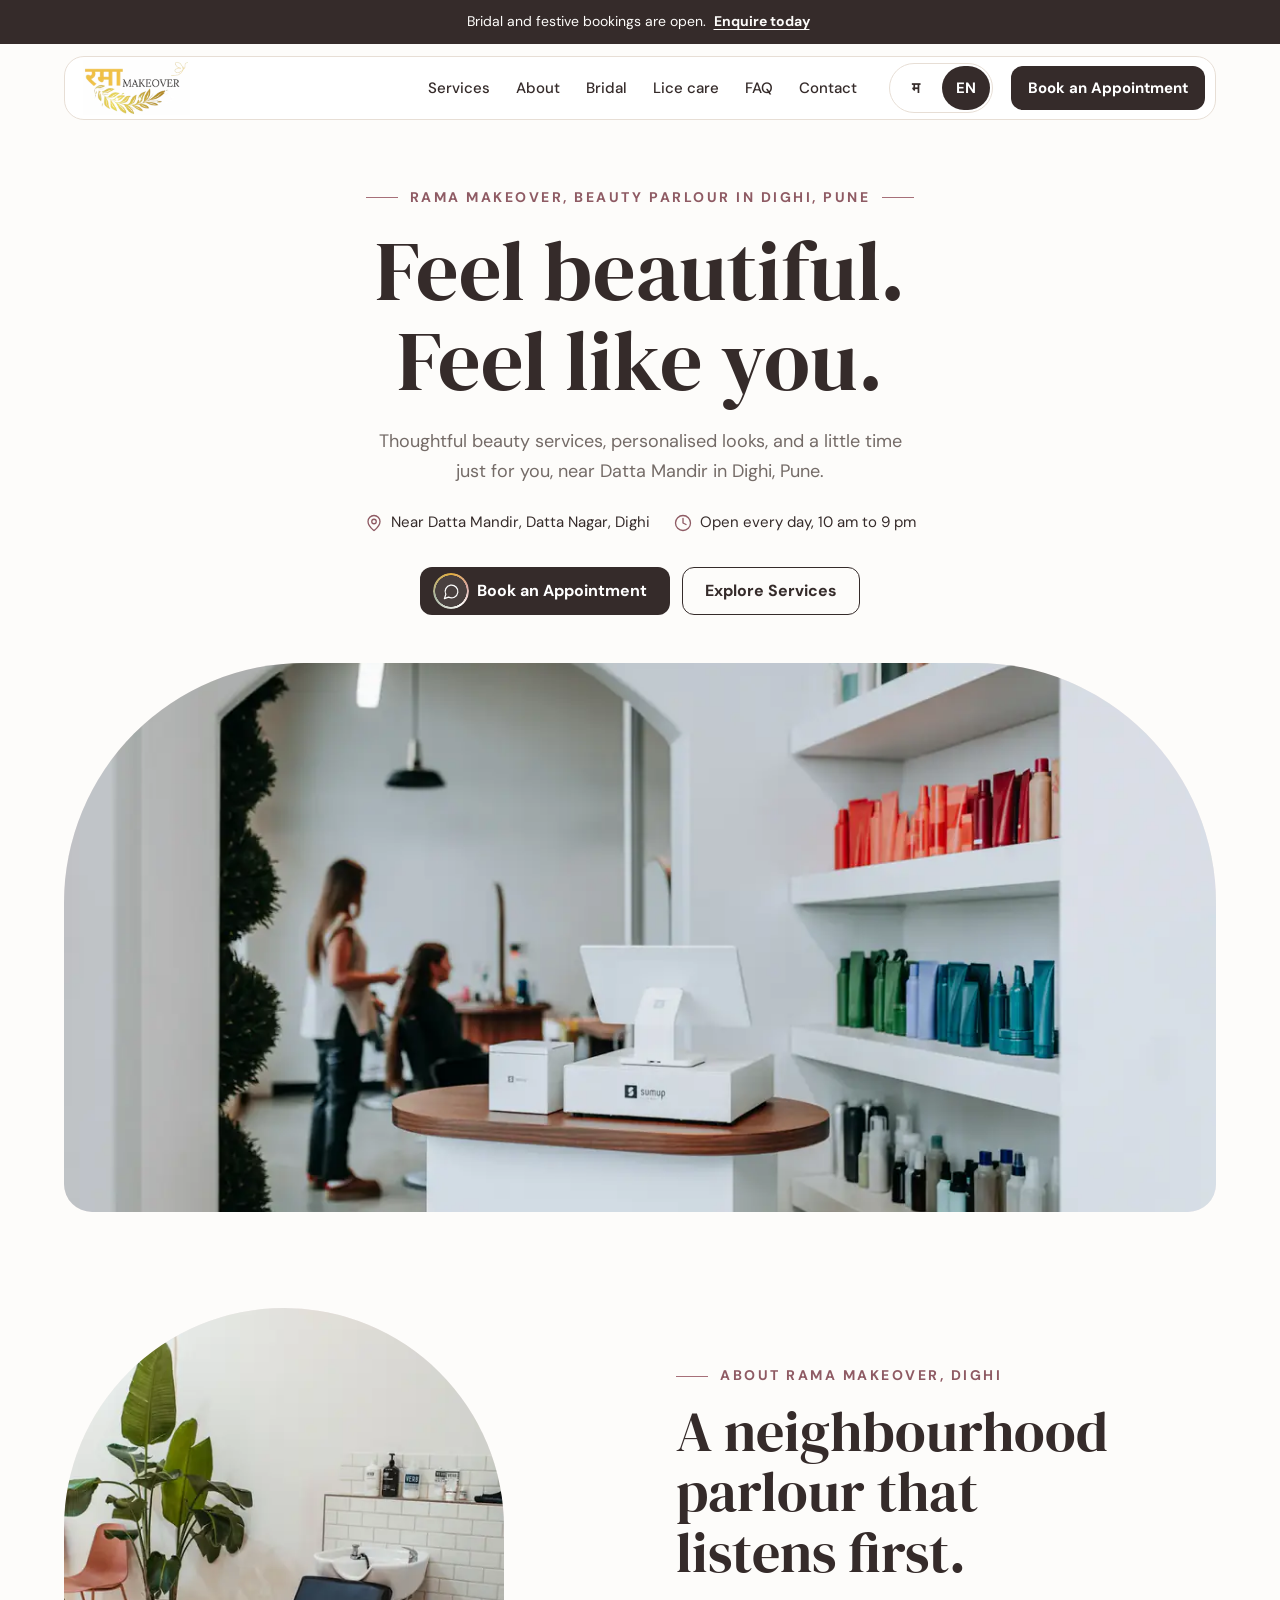
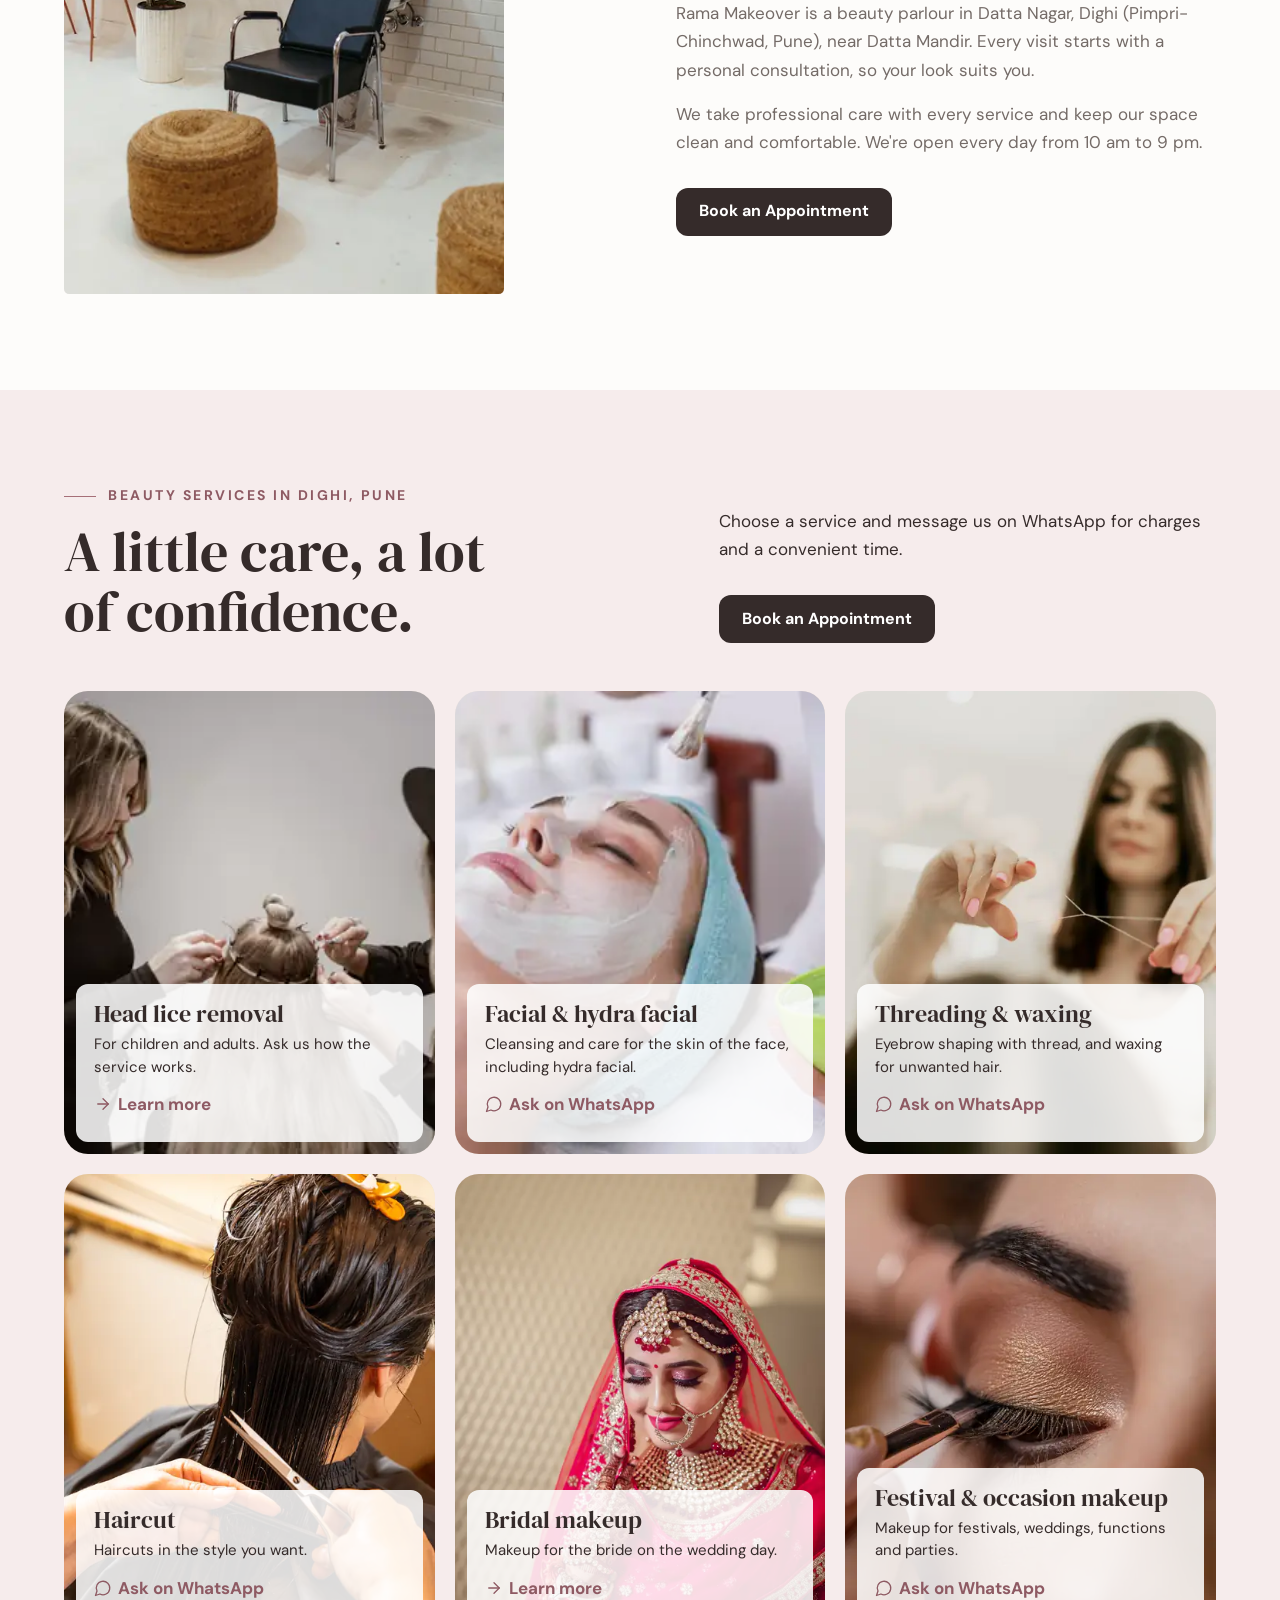
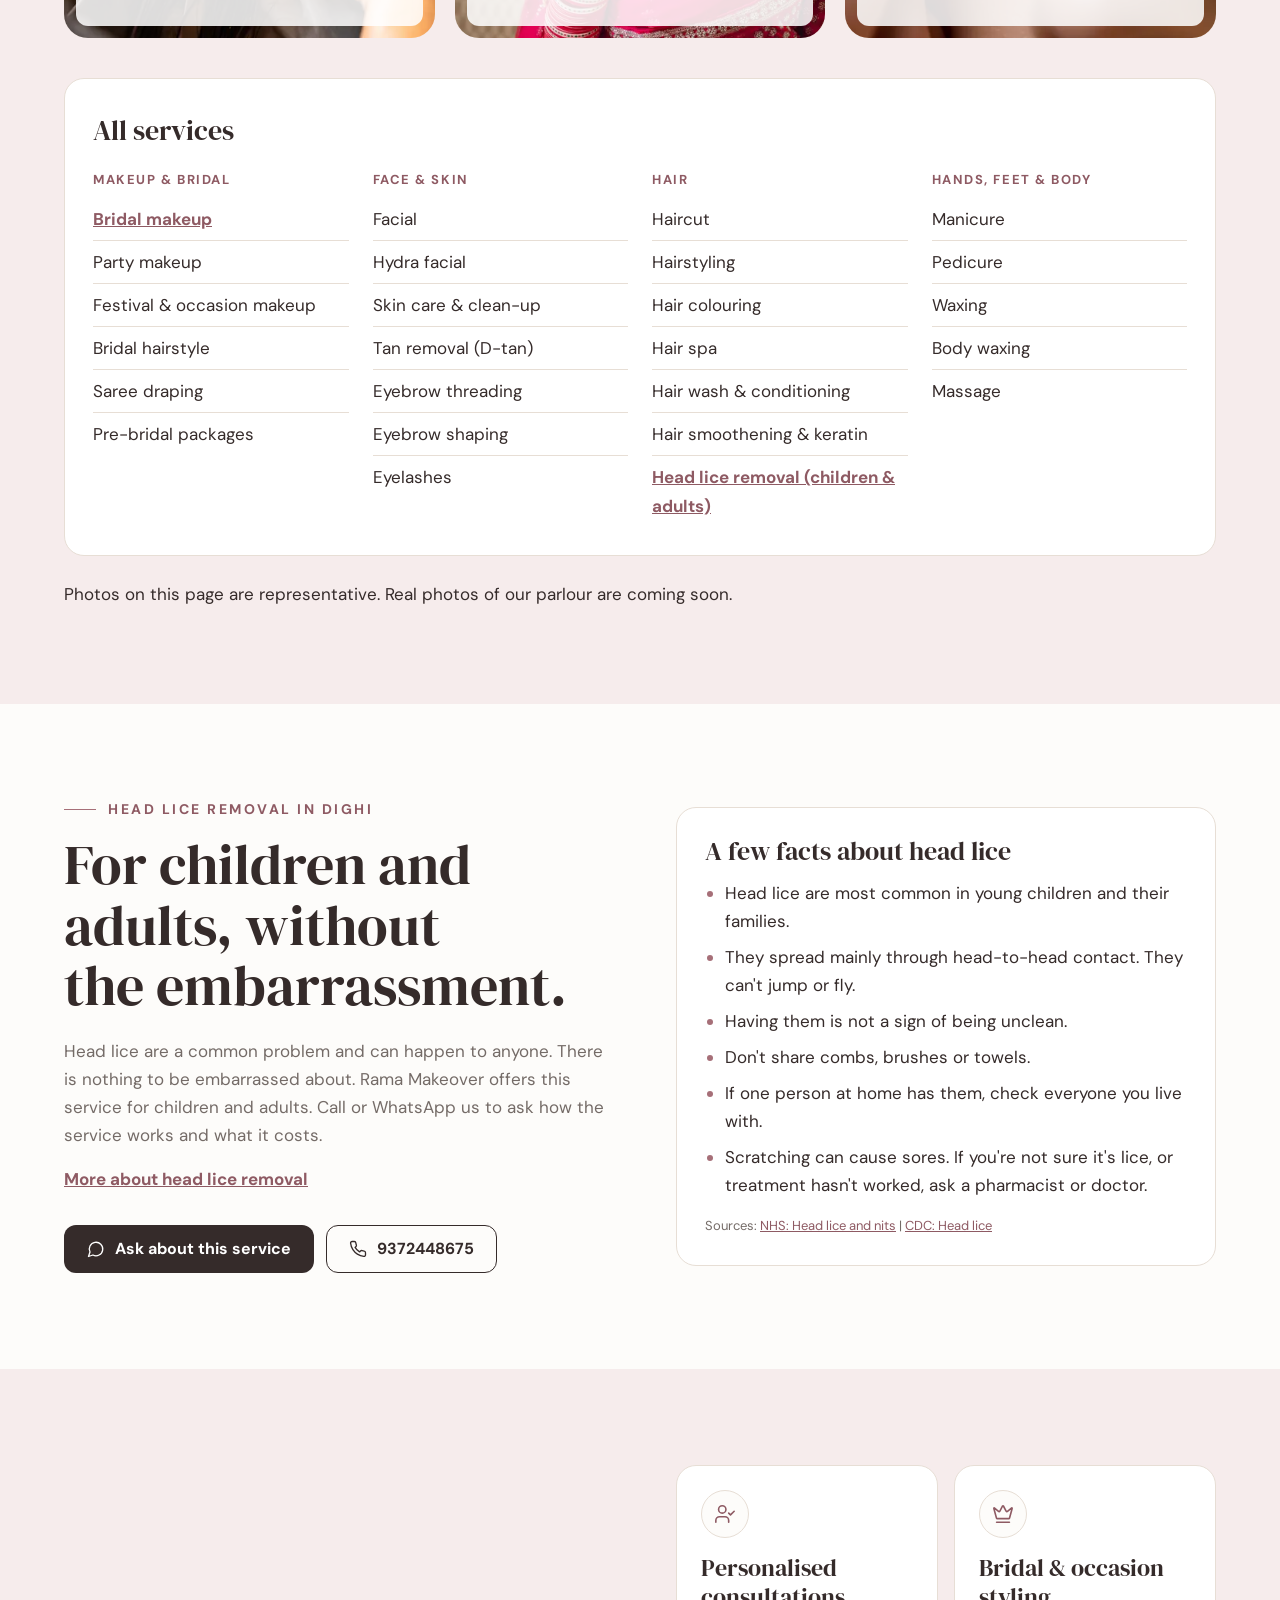
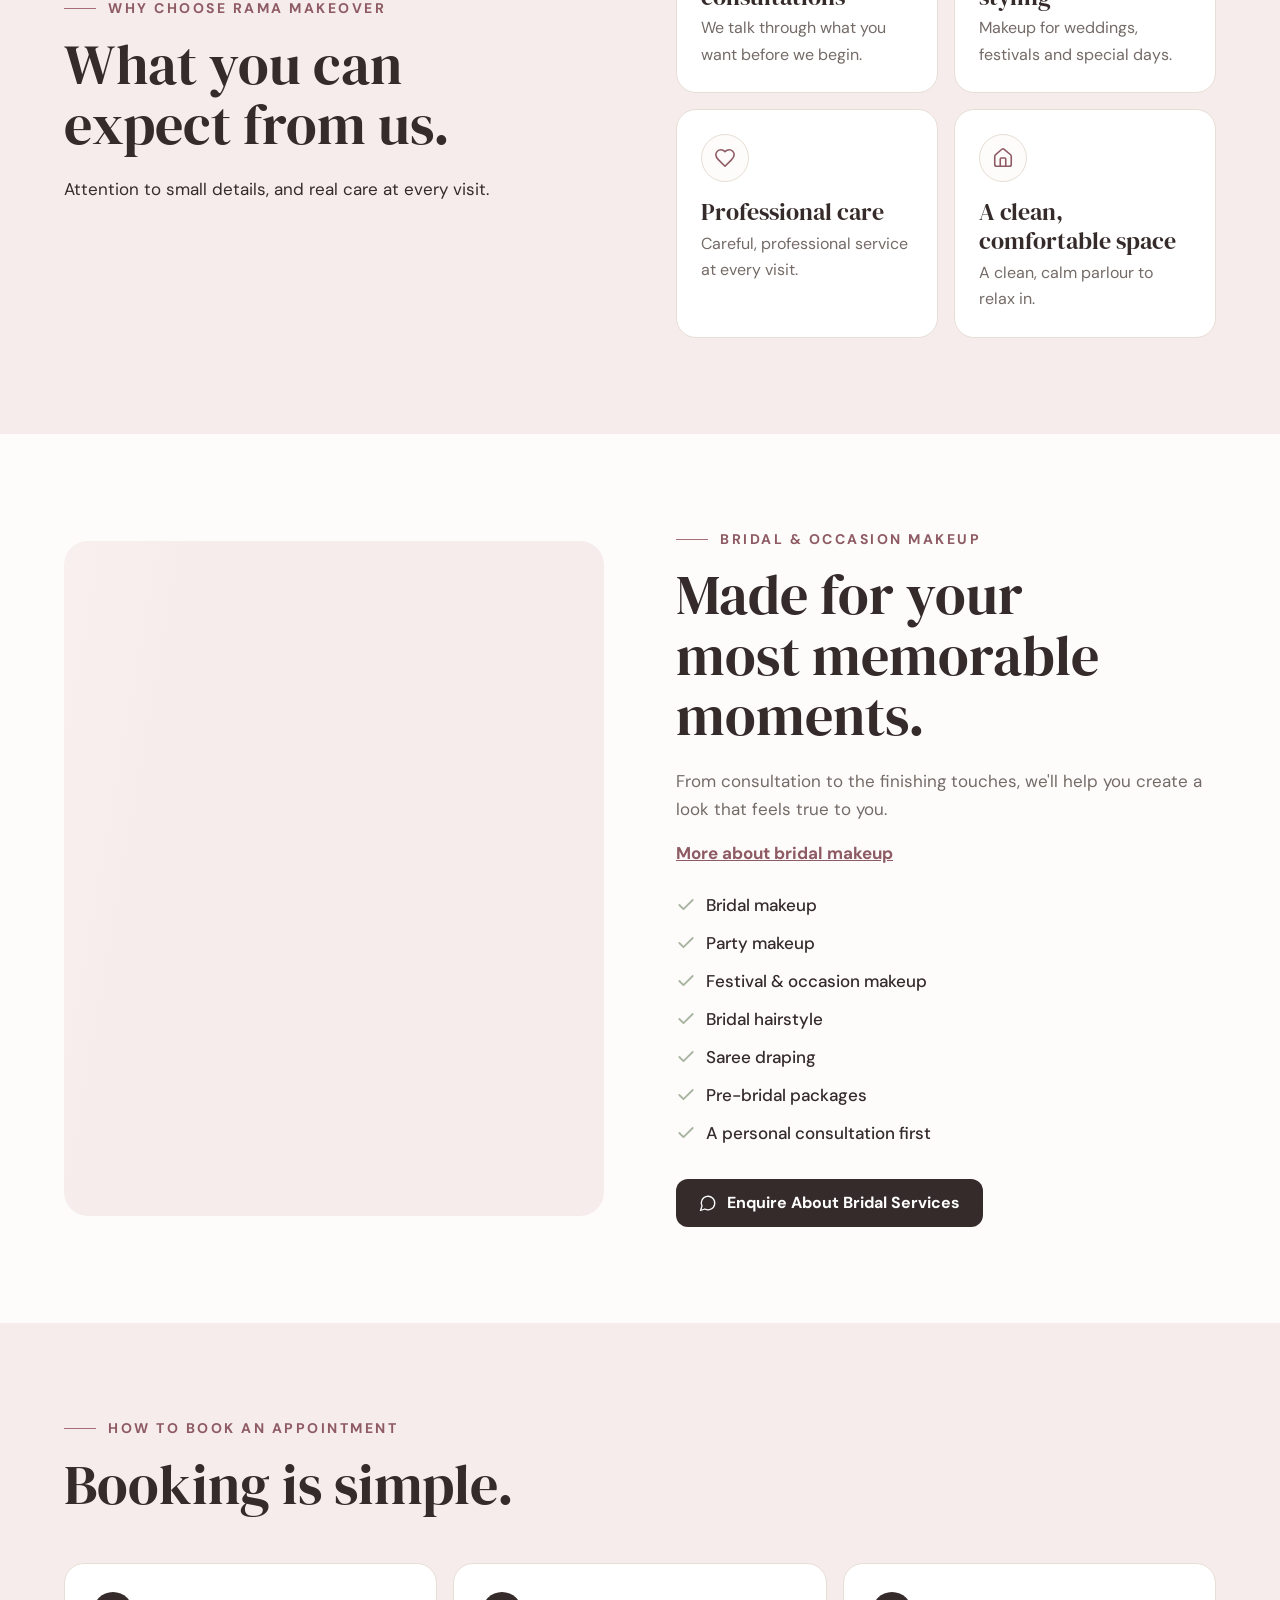
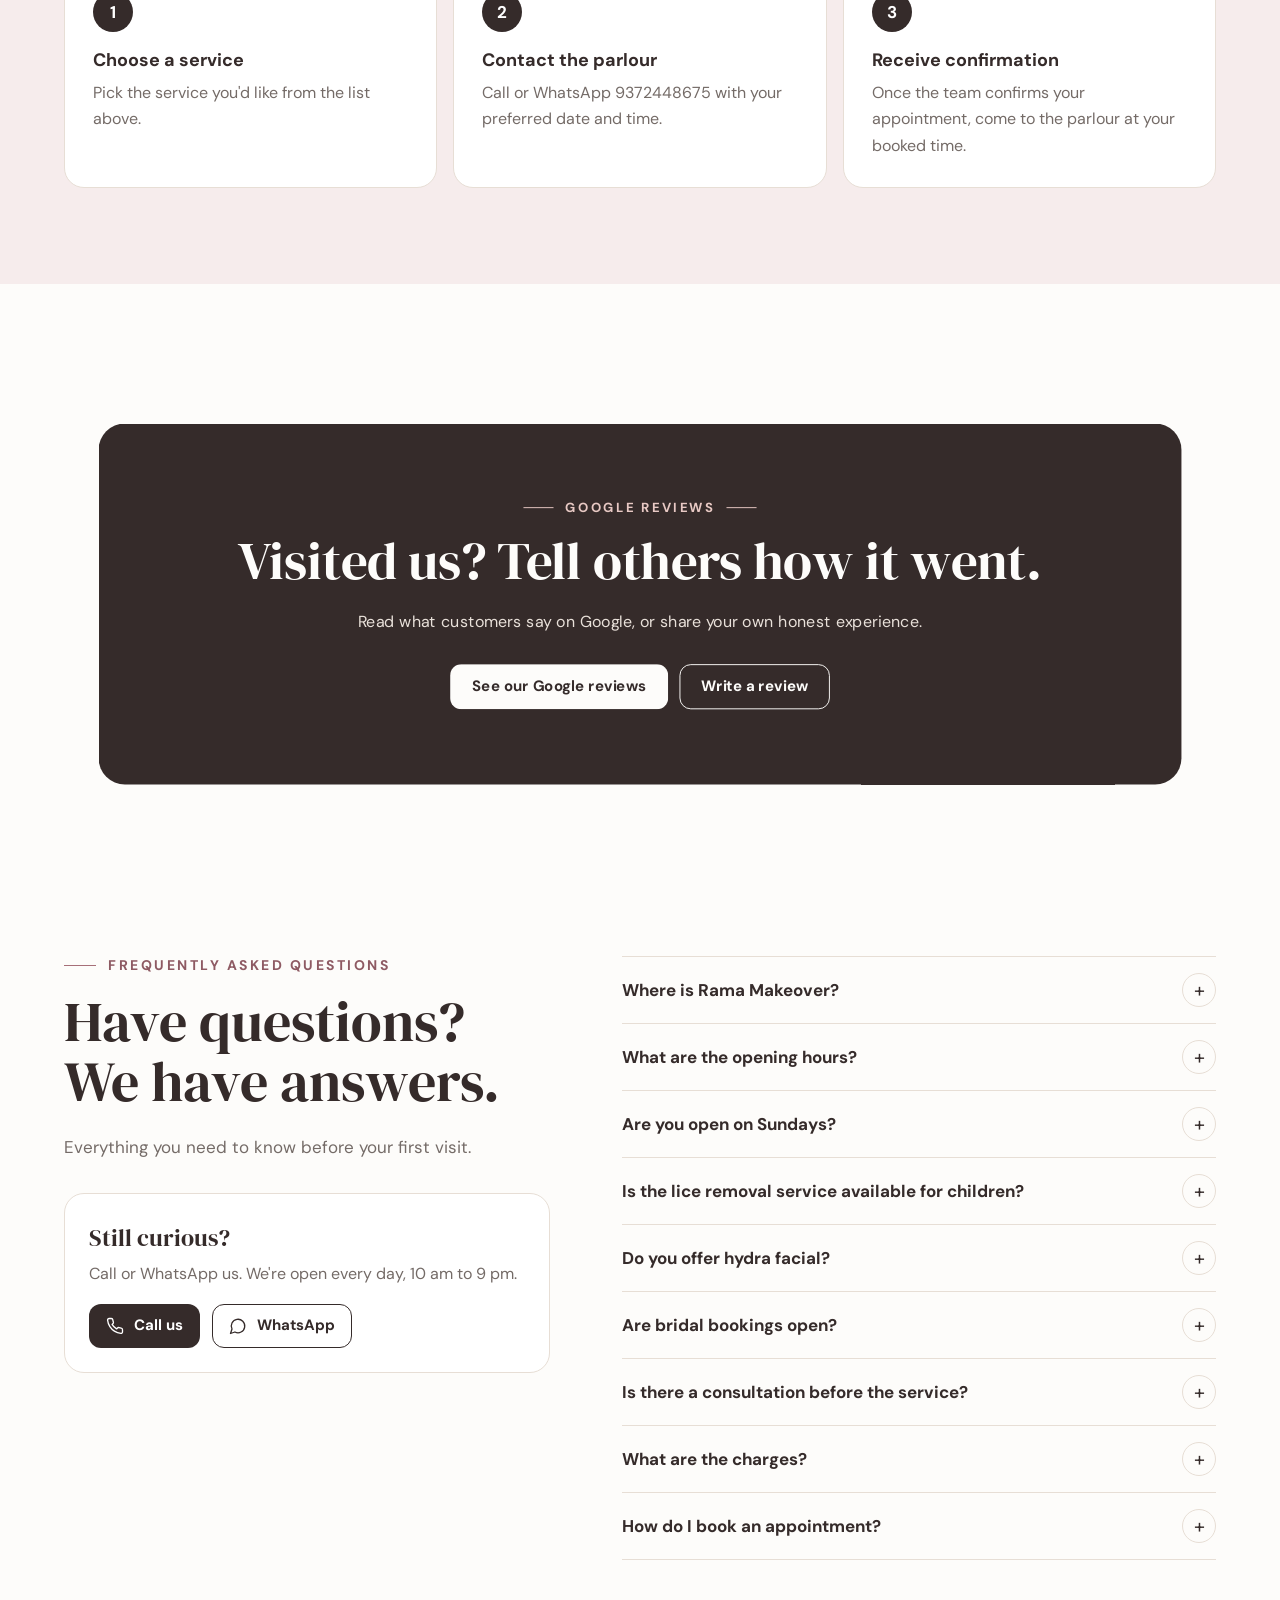
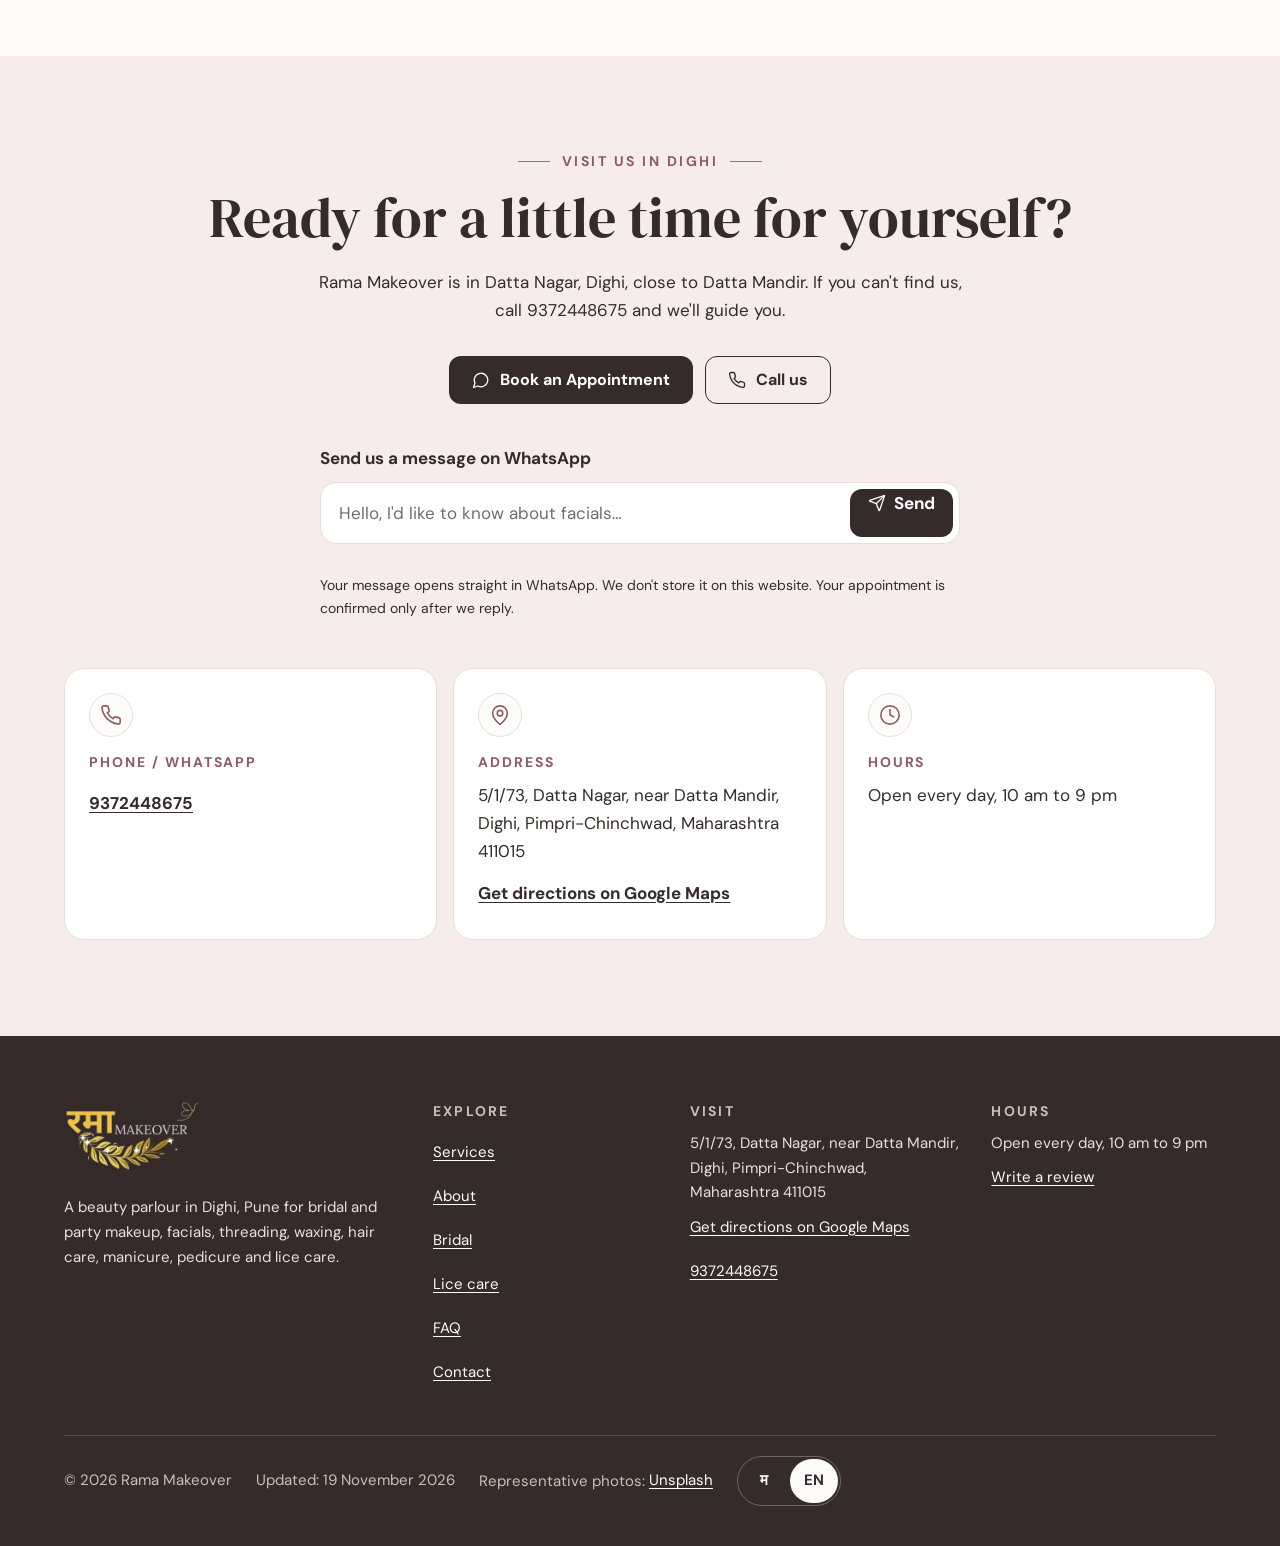
==== commit a7b552c4: "Remove the Diwali theme The theme switched itself off on 16 Nov 2026. This deletes what was left: th" ====
--- a/index.html
+++ b/index.html
@@ -25,9 +25,9 @@
 <link rel="icon" href="icon-48.png?v=3" type="image/png" sizes="48x48">
 <link rel="apple-touch-icon" href="apple-touch-icon.png?v=3">
 <link rel="preload" as="image" href="images/stock/salon-interior-hero-800.webp" imagesrcset="images/stock/salon-interior-hero-480.webp 480w, images/stock/salon-interior-hero-800.webp 800w, images/stock/salon-interior-hero-1200.webp 1200w, images/stock/salon-interior-hero-1600.webp 1600w" imagesizes="(min-width:1248px) 1152px, calc(100vw - 48px)" fetchpriority="high">
-<link rel="stylesheet" href="style.css?v=6a6d0842-e9c745">
-<script>(function(d,n,q){d.classList.add("js");q=/[?&]diwali=(on|off)/.exec(location.search);if(q?q[1]=="on":n>=Date.parse("2026-11-08T00:00:00+05:30")&&n<Date.parse("2026-11-16T00:00:00+05:30"))d.classList.add("diwali")})(document.documentElement,Date.now())</script>
-<script src="script.js?v=6a6d0842-e9c745" defer></script>
+<link rel="stylesheet" href="style.css?v=b441e9b9-e9c745">
+<script>document.documentElement.classList.add("js")</script>
+<script src="script.js?v=b441e9b9-e9c745" defer></script>
 <script type="application/ld+json">
 {
   "@context": "https://schema.org",
@@ -406,7 +406,7 @@
         "@id": "https://ramamakeover.github.io/#business"
       },
       "datePublished": "2026-10-29",
-      "dateModified": "2026-11-08"
+      "dateModified": "2026-11-19"
     }
   ]
 }
@@ -414,7 +414,7 @@
 </head>
 <body>
 <a class="skip" href="#main">Skip to main content</a>
-<div class="announce"><span class="ann-txt">Bridal and festive bookings are open.</span> <a href="https://wa.me/919372448675?text=Hello%2C%20I%27d%20like%20to%20enquire%20about%20bridal%20/%20festive%20makeup.">Enquire today</a></div>
+<div class="announce">Bridal and festive bookings are open. <a href="https://wa.me/919372448675?text=Hello%2C%20I%27d%20like%20to%20enquire%20about%20bridal%20/%20festive%20makeup.">Enquire today</a></div>
 
 <header class="site-header">
   <div class="wrap">
@@ -572,7 +572,7 @@
       <div><h3>Visit</h3><p>5/1/73, Datta Nagar, near Datta Mandir, Dighi, Pimpri-Chinchwad, Maharashtra 411015</p><p><a href="https://maps.app.goo.gl/stxkixWMnrQmzfCd6">Get directions on Google Maps</a></p><p><a href="tel:+919372448675">9372448675</a></p></div>
       <div><h3>Hours</h3><p>Open every day, 10 am to 9 pm</p><p><a href="review/">Write a review</a></p></div>
     </div>
-    <div class="small"><span>© 2026 Rama Makeover</span><span>Updated: <time datetime="2026-11-08">8 November 2026</time></span><span>Representative photos: <a href="https://unsplash.com/license">Unsplash</a></span><div class="lang-switch on-dark" role="group" aria-label="Choose language"><a href="mr/" lang="mr" hreflang="mr"><span aria-hidden="true">म</span><span class="vh">मराठी</span></a><a href="./" lang="en" hreflang="en" aria-current="page"><span aria-hidden="true">EN</span><span class="vh">English</span></a></div></div>
+    <div class="small"><span>© 2026 Rama Makeover</span><span>Updated: <time datetime="2026-11-19">19 November 2026</time></span><span>Representative photos: <a href="https://unsplash.com/license">Unsplash</a></span><div class="lang-switch on-dark" role="group" aria-label="Choose language"><a href="mr/" lang="mr" hreflang="mr"><span aria-hidden="true">म</span><span class="vh">मराठी</span></a><a href="./" lang="en" hreflang="en" aria-current="page"><span aria-hidden="true">EN</span><span class="vh">English</span></a></div></div>
   </div>
 </footer>
 
--- a/style.css
+++ b/style.css
@@ -589,7 +589,7 @@
 .tool label, .tool legend { font-weight:700; margin-top:14px; }
 .tool small { font-weight:400; color:var(--muted); }
 .tool fieldset { border:0; padding:0; margin:0; }
-.tool input[type=text], .tool input[type=tel], .tool select, .tool textarea, .rv-write textarea { width:100%; min-height:48px; padding:10px 14px; border:1px solid var(--border); border-radius:var(--r-btn); background:var(--white); font:inherit; color:var(--cocoa); }
+.tool input[type=text], .tool input[type=tel], .tool select, .tool textarea, .rv-write select, .rv-write textarea { width:100%; min-height:48px; padding:10px 14px; border:1px solid var(--border); border-radius:var(--r-btn); background:var(--white); font:inherit; color:var(--cocoa); }
 .tool .rq-radio { display:inline-flex; align-items:center; gap:8px; min-height:44px; margin:0 20px 0 0; font-weight:400; }
 .rv-write label { display:block; font-weight:700; margin:14px 0 6px; }
 .rv-write .ctas { margin-top:16px; }
@@ -604,10 +604,3 @@
 .site-header.scrolled .logo-link img { height:40px; }
 @media (max-width:360px) { .site-header.scrolled { padding:4px 0 20px; } }
 @media (prefers-reduced-motion:reduce) { .site-header, .site-header .bar-inner, .logo-link img { transition:none; } }
-
-/* Diwali 2026: shown only while <html> has .diwali (head script; window = DIWALI_START..DIWALI_END in tools/build_pages.py, IST). Safe to delete after. */
-html.diwali .ann-txt { display:none; }
-html.diwali .announce { padding-top:30px; background:url("data:image/svg+xml,%3Csvg xmlns='http://www.w3.org/2000/svg' width='64' height='30' viewBox='0 0 64 30'%3E%3Cpath d='M0 0Q16 20 32 0Q48 20 64 0' fill='none' stroke='%23A07A3E' stroke-width='1.2'/%3E%3Cg%3E%3CanimateTransform attributeName='transform' type='rotate' values='-10 16 10;10 16 10;-10 16 10' dur='2.8s' begin='0s' repeatCount='indefinite'/%3E%3Crect x='14.4' y='9' width='3.2' height='4.4' rx='.6' fill='%237A5A2E'/%3E%3Cg%3E%3Canimate attributeName='opacity' values='1;.5;1' dur='2.4s' begin='0s' repeatCount='indefinite'/%3E%3Ccircle cx='16' cy='19' r='8.5' fill='%23FFC857' opacity='.36'/%3E%3Cellipse cx='16' cy='19' rx='3.7' ry='5' fill='%23FFC857'/%3E%3Cellipse cx='15' cy='17.5' rx='1.1' ry='1.6' fill='%23FFF3C9'/%3E%3C/g%3E%3C/g%3E%3Cg%3E%3CanimateTransform attributeName='transform' type='rotate' values='-10 48 10;10 48 10;-10 48 10' dur='2.8s' begin='-1.4s' repeatCount='indefinite'/%3E%3Crect x='46.4' y='9' width='3.2' height='4.4' rx='.6' fill='%237A5A2E'/%3E%3Cg%3E%3Canimate attributeName='opacity' values='1;.5;1' dur='2.4s' begin='-1.2s' repeatCount='indefinite'/%3E%3Ccircle cx='48' cy='19' r='8.5' fill='%23FFC857' opacity='.36'/%3E%3Cellipse cx='48' cy='19' rx='3.7' ry='5' fill='%23FFC857'/%3E%3Cellipse cx='47' cy='17.5' rx='1.1' ry='1.6' fill='%23FFF3C9'/%3E%3C/g%3E%3C/g%3E%3C/svg%3E") center top/64px 30px repeat-x, #4A1F3D; }
-html.diwali .announce::before { color:#C49A54; content:"Celebrate the glow of Diwali with Rama\00A0 Makeover.  "; }
-html.diwali:lang(mr) .announce::before { content:"रमा मेकओव्हरसोबत साजरी करा दिवाळीची झळाळी.  "; }
-@media (prefers-reduced-motion: reduce) { html.diwali .announce { background-image:url("data:image/svg+xml,%3Csvg xmlns='http://www.w3.org/2000/svg' width='64' height='30' viewBox='0 0 64 30'%3E%3Cpath d='M0 0Q16 20 32 0Q48 20 64 0' fill='none' stroke='%23A07A3E' stroke-width='1.2'/%3E%3Cg%3E%3Crect x='14.4' y='9' width='3.2' height='4.4' rx='.6' fill='%237A5A2E'/%3E%3Cg%3E%3Canimate attributeName='opacity' values='1;.5;1' dur='2.4s' begin='0s' repeatCount='indefinite'/%3E%3Ccircle cx='16' cy='19' r='8.5' fill='%23FFC857' opacity='.36'/%3E%3Cellipse cx='16' cy='19' rx='3.7' ry='5' fill='%23FFC857'/%3E%3Cellipse cx='15' cy='17.5' rx='1.1' ry='1.6' fill='%23FFF3C9'/%3E%3C/g%3E%3C/g%3E%3Cg%3E%3Crect x='46.4' y='9' width='3.2' height='4.4' rx='.6' fill='%237A5A2E'/%3E%3Cg%3E%3Canimate attributeName='opacity' values='1;.5;1' dur='2.4s' begin='-1.2s' repeatCount='indefinite'/%3E%3Ccircle cx='48' cy='19' r='8.5' fill='%23FFC857' opacity='.36'/%3E%3Cellipse cx='48' cy='19' rx='3.7' ry='5' fill='%23FFC857'/%3E%3Cellipse cx='47' cy='17.5' rx='1.1' ry='1.6' fill='%23FFF3C9'/%3E%3C/g%3E%3C/g%3E%3C/svg%3E"); } }
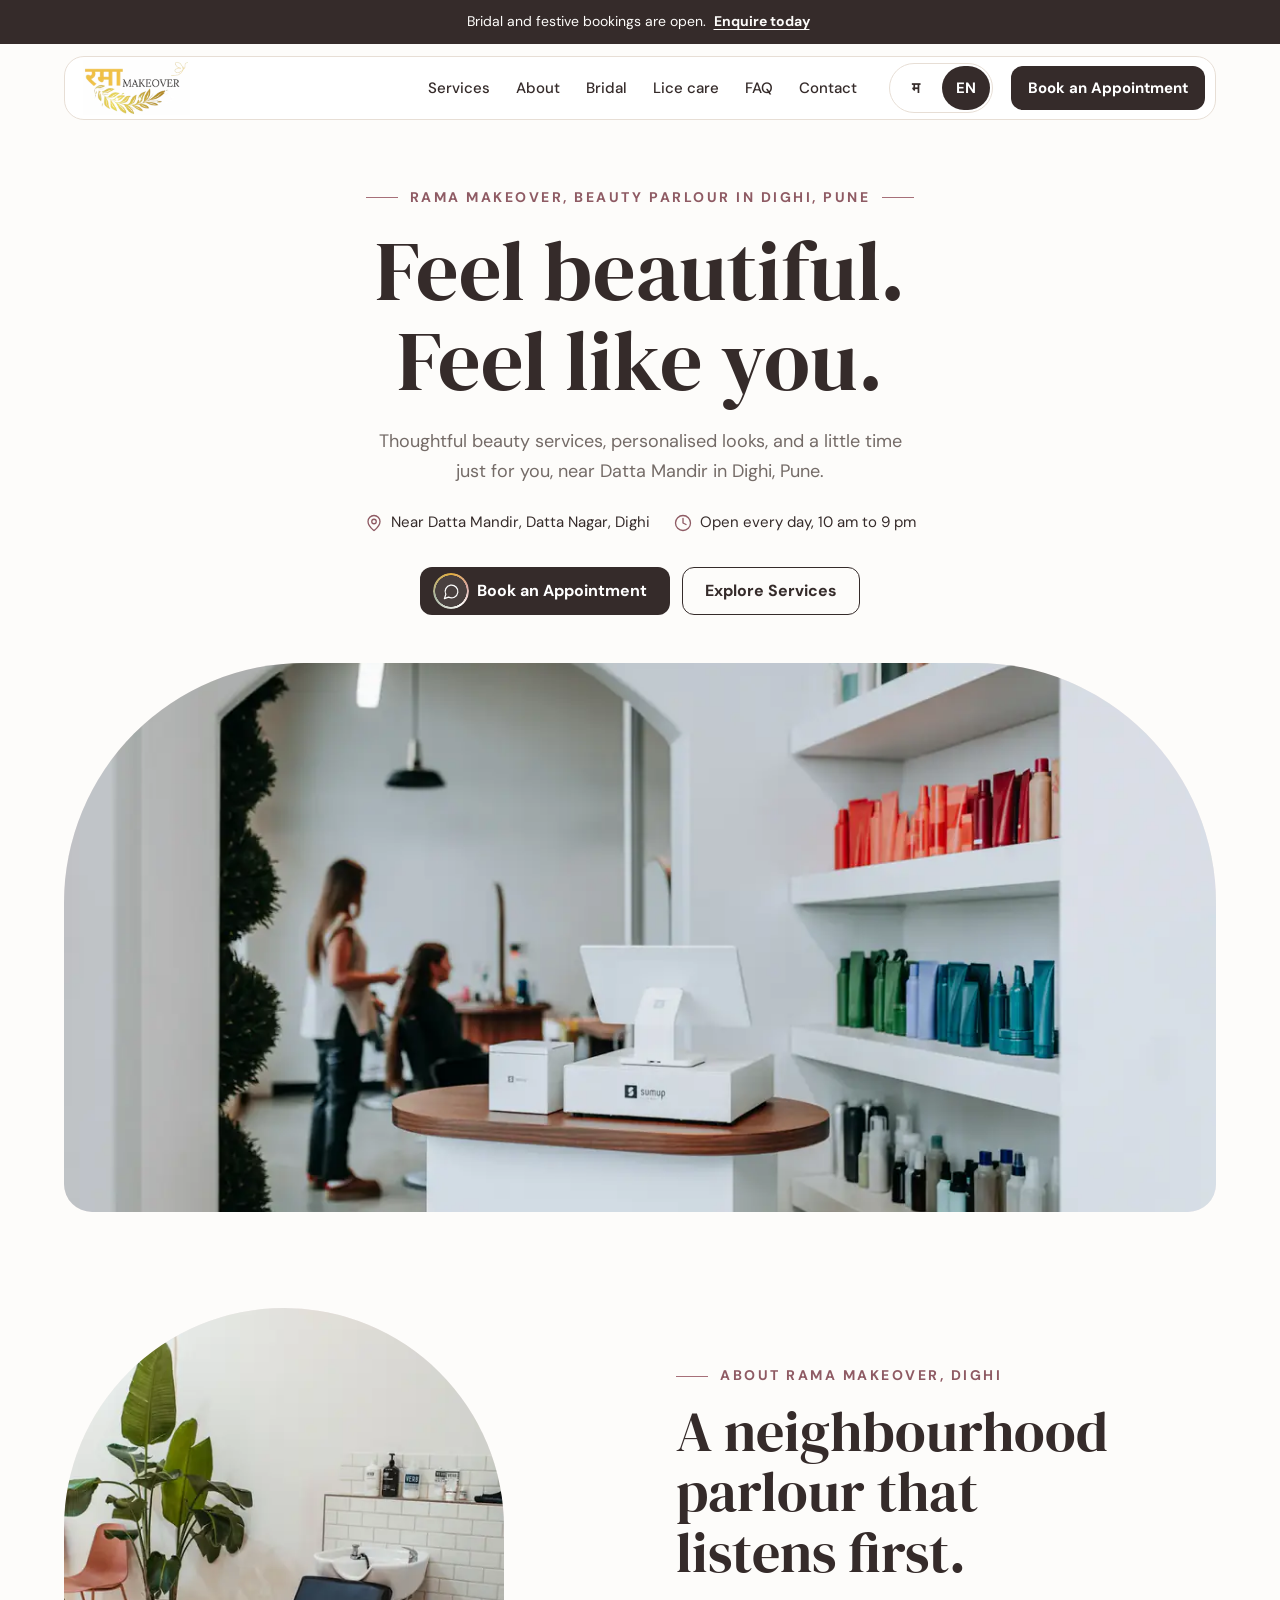
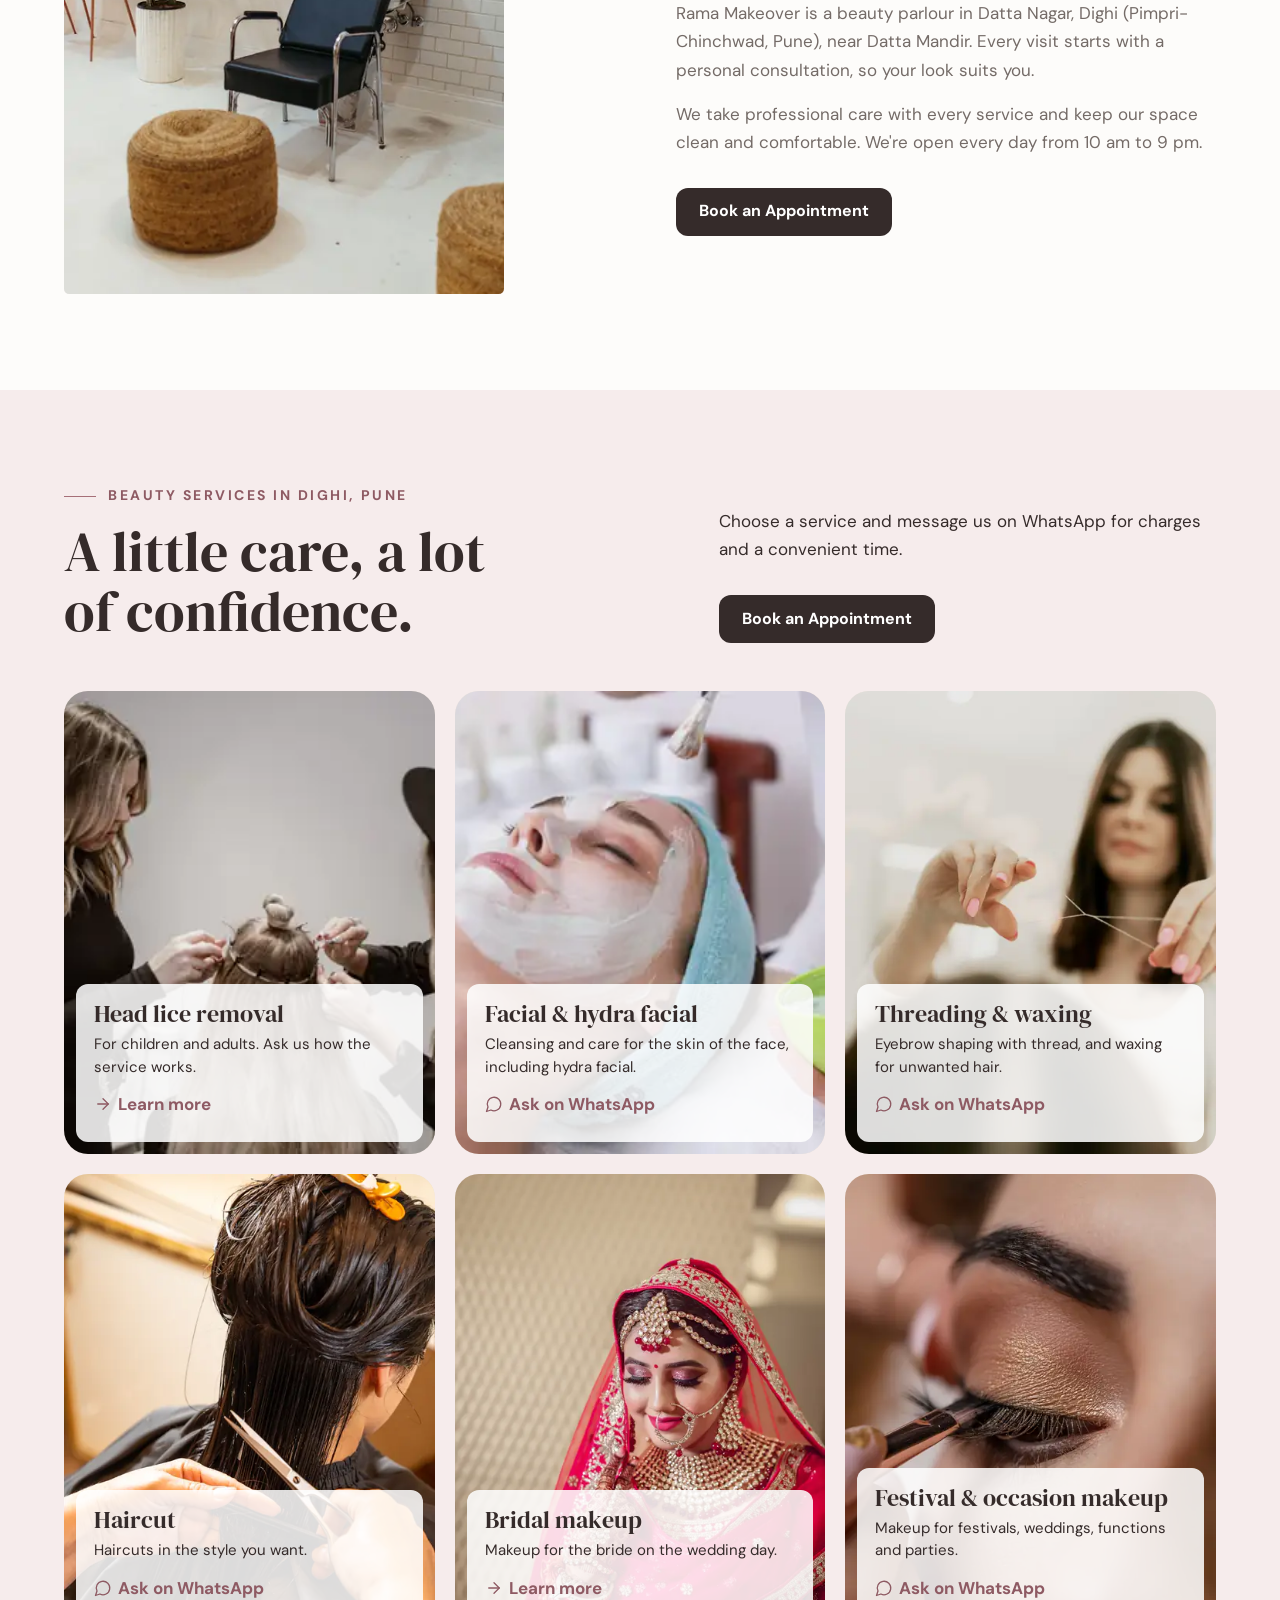
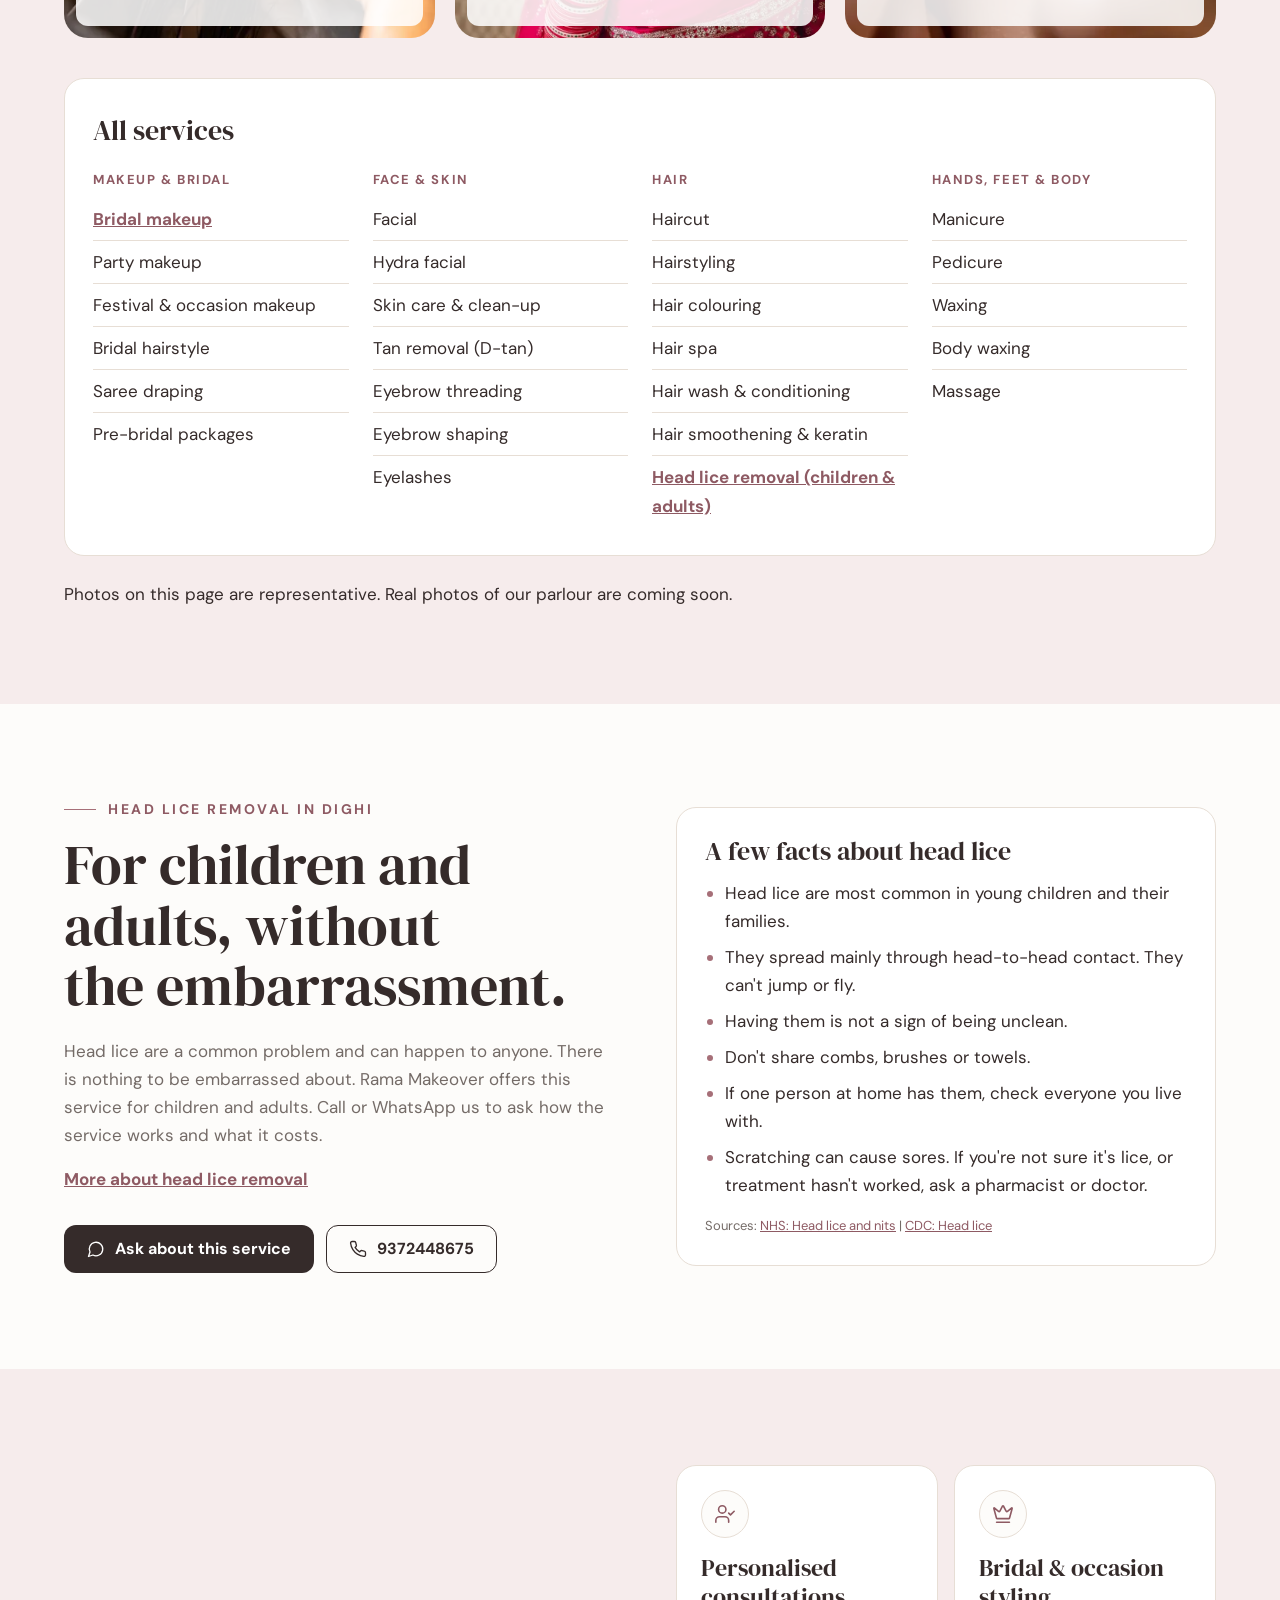
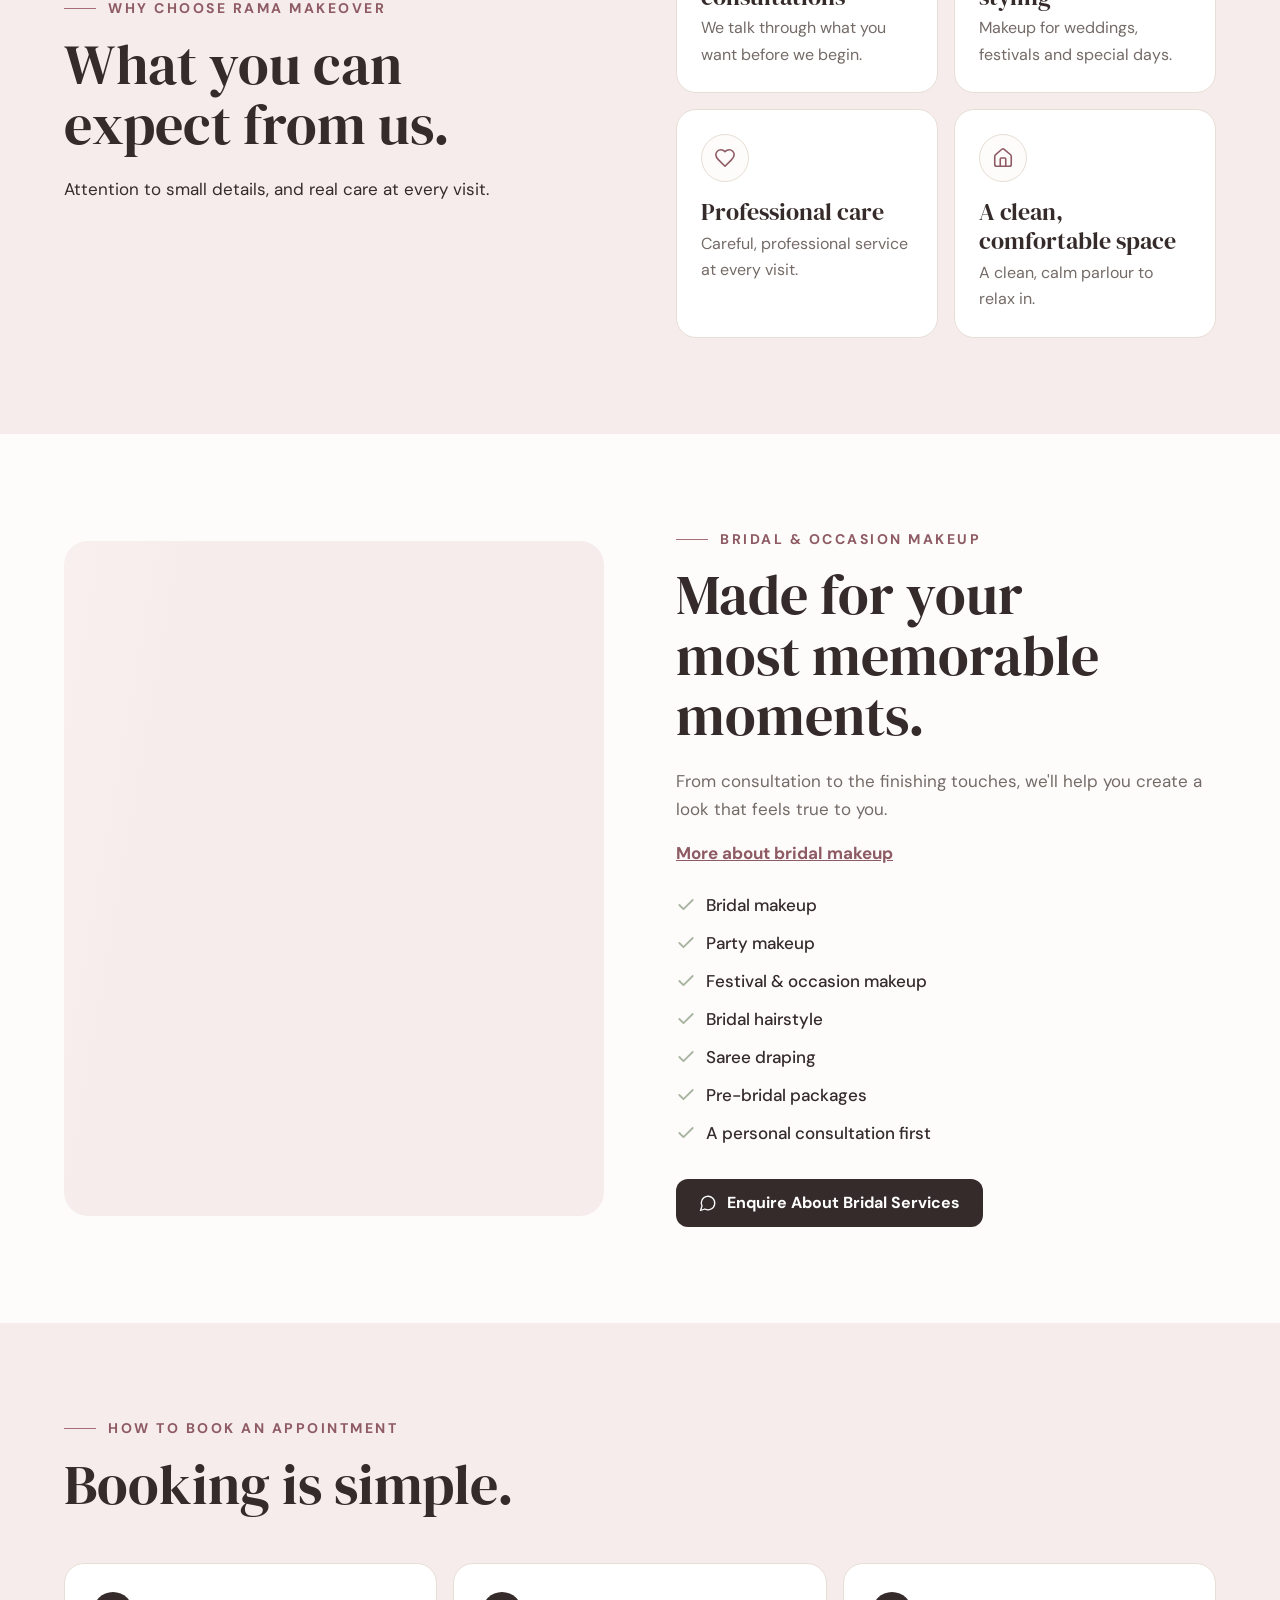
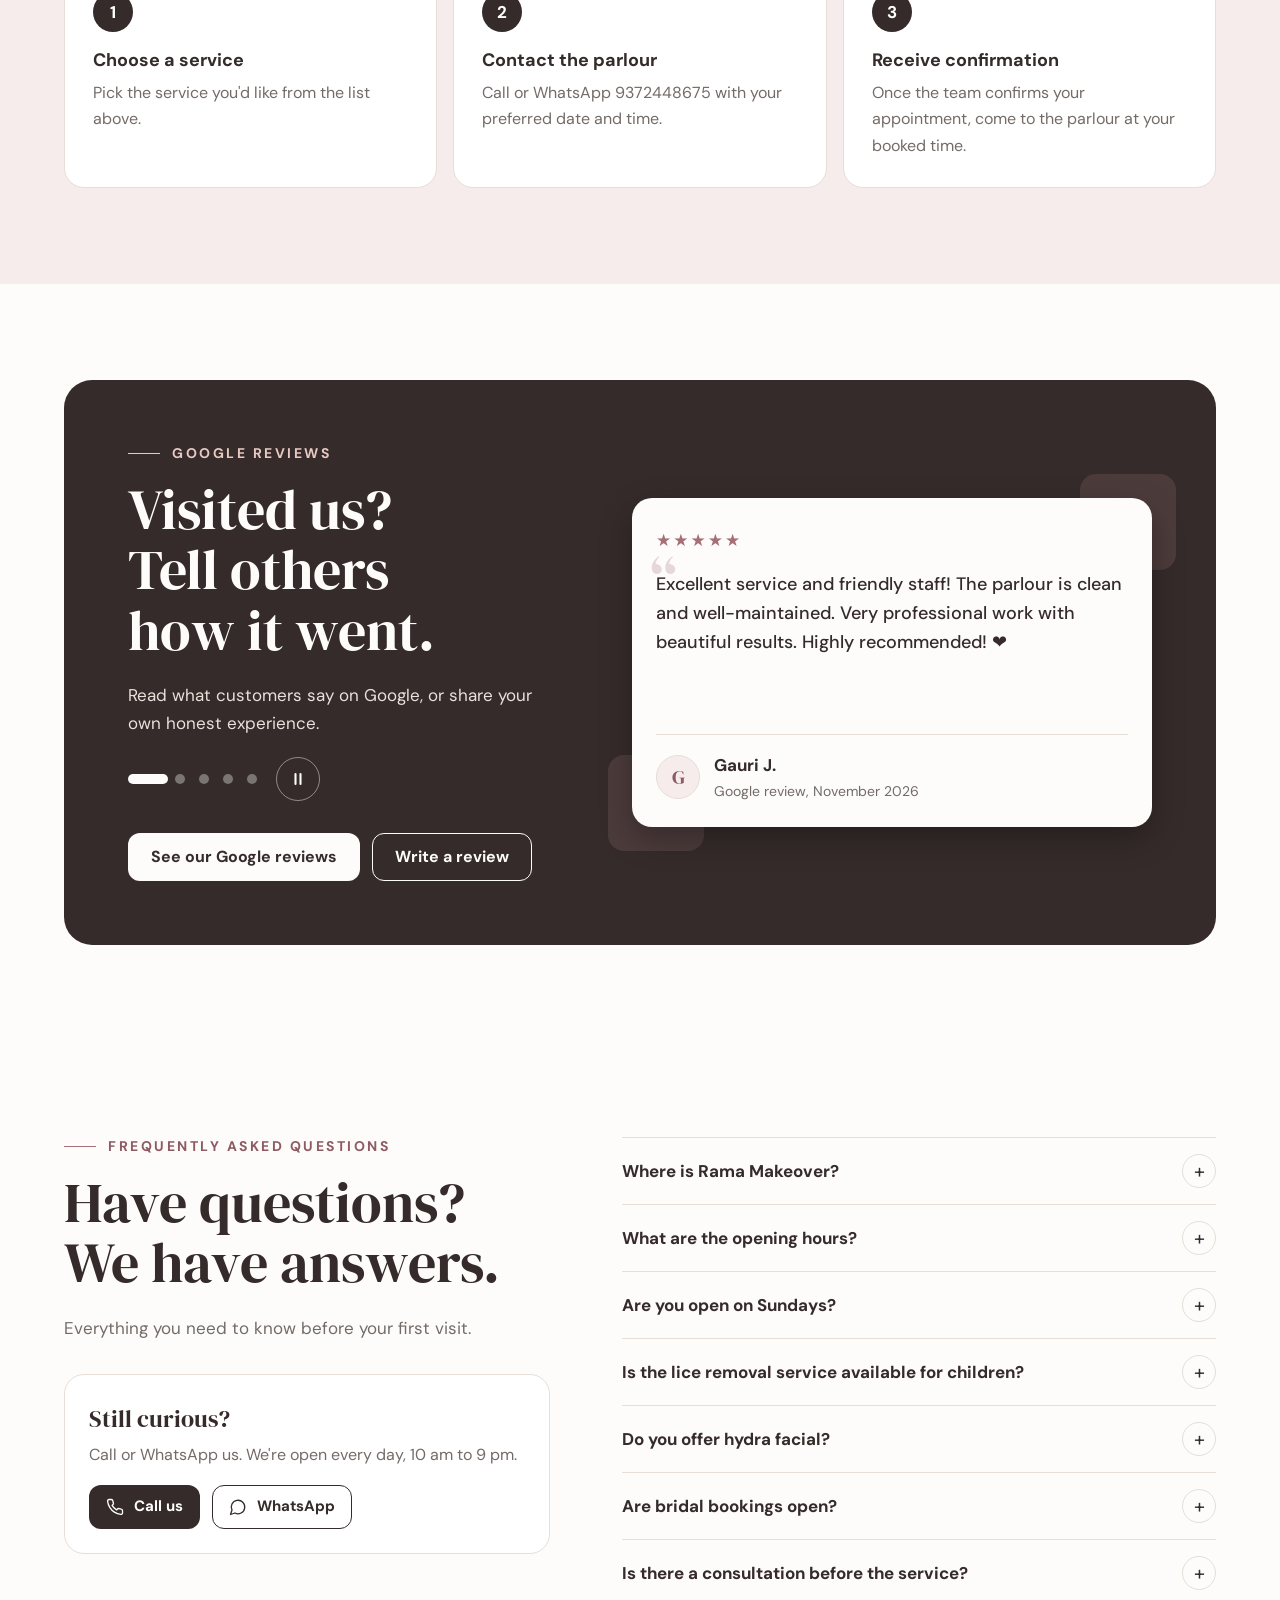
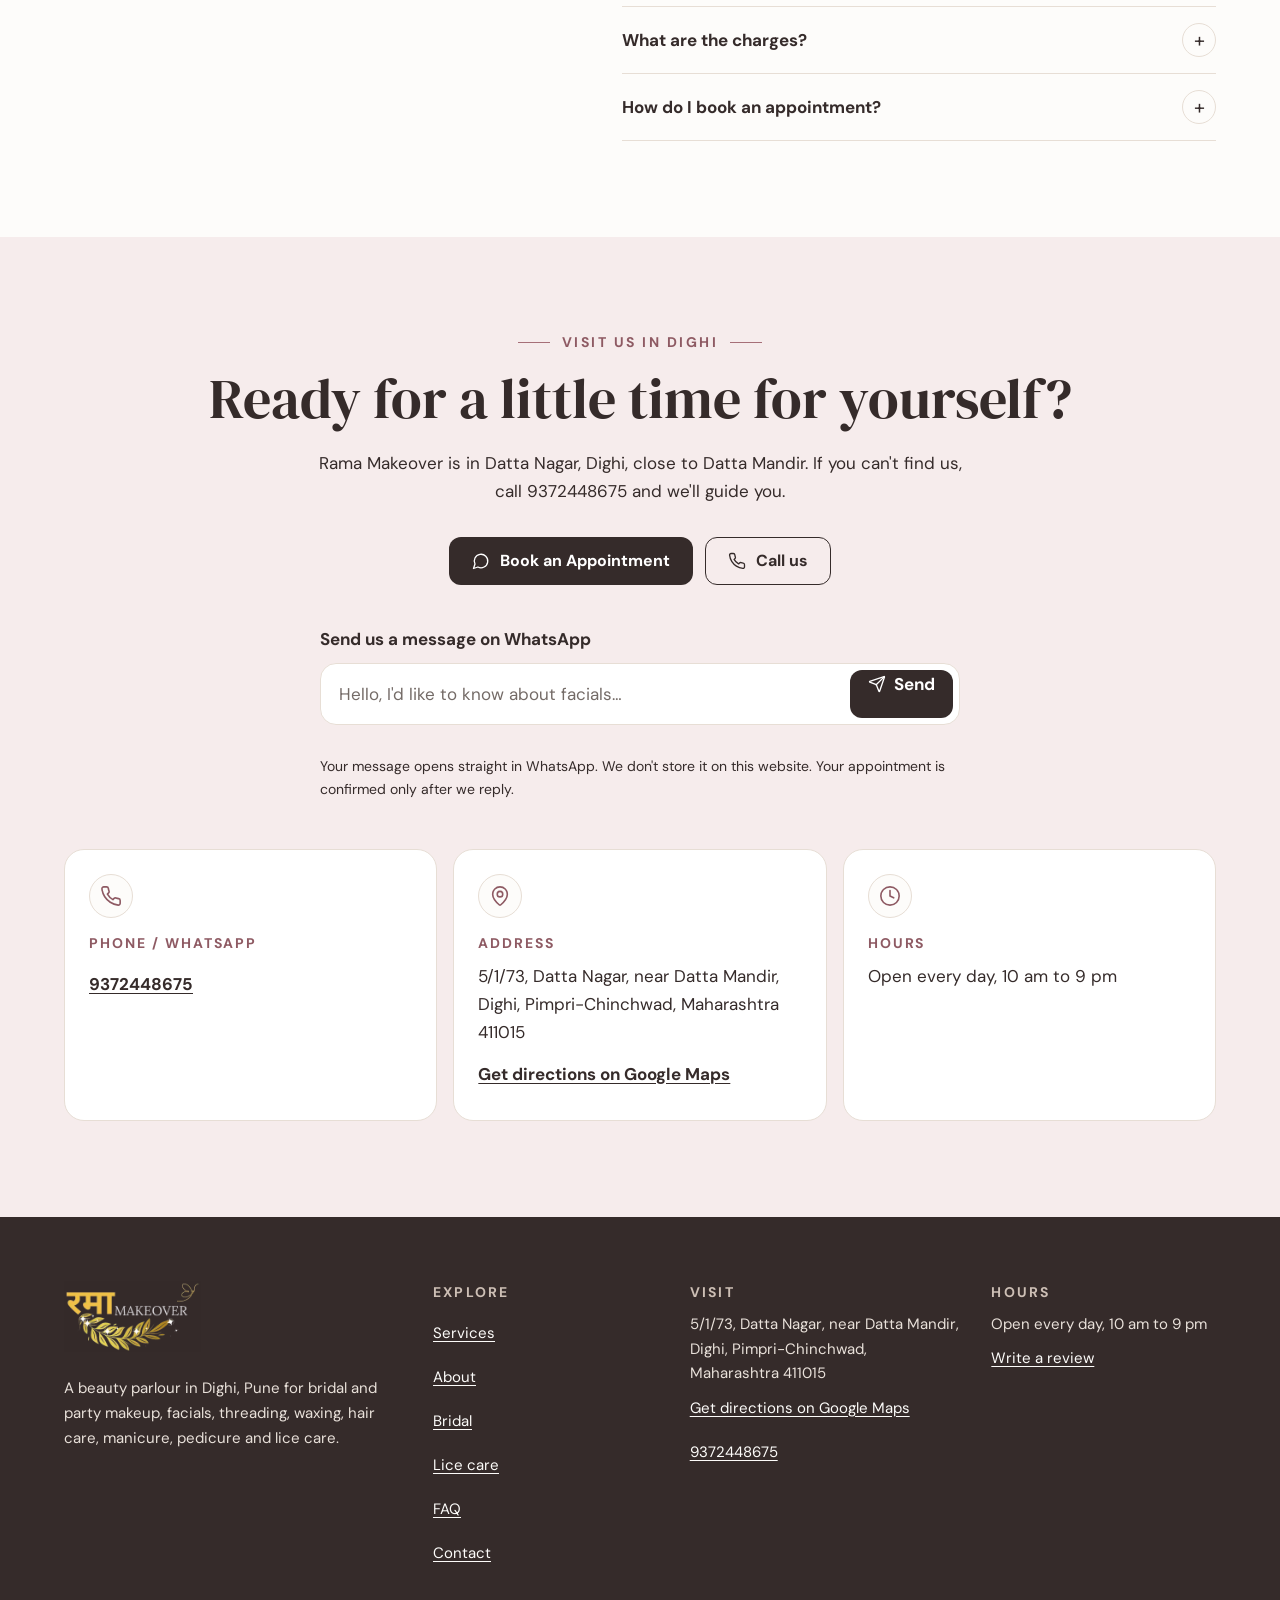
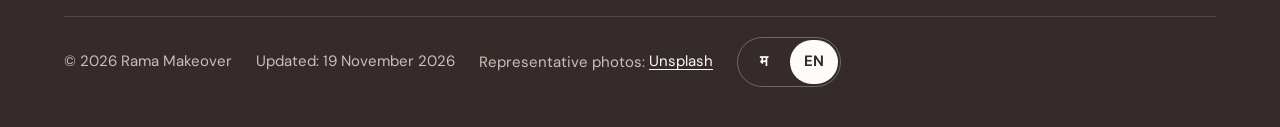
==== commit 7e4fae1b: "Home page: Google reviews carousel Five Google reviews, quoted word for word, in the reviews section" ====
--- a/index.html
+++ b/index.html
@@ -25,9 +25,9 @@
 <link rel="icon" href="icon-48.png?v=3" type="image/png" sizes="48x48">
 <link rel="apple-touch-icon" href="apple-touch-icon.png?v=3">
 <link rel="preload" as="image" href="images/stock/salon-interior-hero-800.webp" imagesrcset="images/stock/salon-interior-hero-480.webp 480w, images/stock/salon-interior-hero-800.webp 800w, images/stock/salon-interior-hero-1200.webp 1200w, images/stock/salon-interior-hero-1600.webp 1600w" imagesizes="(min-width:1248px) 1152px, calc(100vw - 48px)" fetchpriority="high">
-<link rel="stylesheet" href="style.css?v=b441e9b9-e9c745">
+<link rel="stylesheet" href="style.css?v=7ddabd78-baf1b8">
 <script>document.documentElement.classList.add("js")</script>
-<script src="script.js?v=b441e9b9-e9c745" defer></script>
+<script src="script.js?v=7ddabd78-baf1b8" defer></script>
 <script type="application/ld+json">
 {
   "@context": "https://schema.org",
@@ -522,9 +522,31 @@
 
   <section class="block" id="reviews">
     <div class="wrap">
-      <div class="review-card center" data-reveal>
-        <h2 class="title"><span class="eyebrow">Google reviews</span> Visited us? Tell others how it went.</h2>
-        <p class="intro">Read what customers say on Google, or share your own honest experience.</p>
+      <div class="review-card center rv-split" data-reveal>
+        <div class="rv-text"><h2 class="title"><span class="eyebrow">Google reviews</span> Visited us? Tell others how it went.</h2>
+        <p class="intro">Read what customers say on Google, or share your own honest experience.</p></div>
+        <div class="rv-stack" role="region" aria-roledescription="carousel" aria-label="Customer reviews from Google" aria-live="polite"><figure class="rv-slide on" role="group" aria-roledescription="slide" aria-label="1 of 5">
+          <div class="rv-stars" role="img" aria-label="5 out of 5 stars">★★★★★</div>
+          <blockquote lang="en"><p>Excellent service and friendly staff! The parlour is clean and well-maintained. Very professional work with beautiful results. Highly recommended! ❤️</p></blockquote>
+          <figcaption><span class="rv-av" aria-hidden="true">G</span><span><b>Gauri J.</b><small>Google review, November 2026</small></span></figcaption>
+        </figure><figure class="rv-slide" role="group" aria-roledescription="slide" aria-label="2 of 5">
+          <div class="rv-stars" role="img" aria-label="5 out of 5 stars">★★★★★</div>
+          <blockquote lang="en"><p>visited Rama Makeover for tan removal. She understood my skin concern and suggested the treatment accordingly. The session was comfortable and I am happy with the service.</p></blockquote>
+          <figcaption><span class="rv-av" aria-hidden="true">S</span><span><b>Sayali P.</b><small>Google review, November 2026</small></span></figcaption>
+        </figure><figure class="rv-slide" role="group" aria-roledescription="slide" aria-label="3 of 5">
+          <div class="rv-stars" role="img" aria-label="5 out of 5 stars">★★★★★</div>
+          <blockquote lang="en"><p>Got my makeup done at Rama Makeover and really loved it. The makeup looked beautiful and natural, just the way I wanted. She understood my preferences and did everything patiently. Very happy with the experience!</p></blockquote>
+          <figcaption><span class="rv-av" aria-hidden="true">P</span><span><b>Pratiksha L.</b><small>Google review, November 2026</small></span></figcaption>
+        </figure><figure class="rv-slide" role="group" aria-roledescription="slide" aria-label="4 of 5">
+          <div class="rv-stars" role="img" aria-label="5 out of 5 stars">★★★★★</div>
+          <blockquote lang="en"><p>Nice natural makeup  no cakiness loved it💗</p></blockquote>
+          <figcaption><span class="rv-av" aria-hidden="true">S</span><span><b>Sneha C.</b><small>Google review, November 2026</small></span></figcaption>
+        </figure><figure class="rv-slide" role="group" aria-roledescription="slide" aria-label="5 of 5">
+          <div class="rv-stars" role="img" aria-label="5 out of 5 stars">★★★★★</div>
+          <blockquote lang="en"><p>Got my makeup done at Rama Makeover and really loved it. The makeup looked beautiful and natural, just the way I wanted. She understood my preferences and did everything patiently. Very happy with the experience!</p></blockquote>
+          <figcaption><span class="rv-av" aria-hidden="true">D</span><span><b>Disha M.</b><small>Google review, November 2026</small></span></figcaption>
+        </figure></div>
+        <div class="rv-nav" role="group" aria-label="Customer reviews from Google"><button class="rv-dot" type="button" aria-label="Show review 1"></button><button class="rv-dot" type="button" aria-label="Show review 2"></button><button class="rv-dot" type="button" aria-label="Show review 3"></button><button class="rv-dot" type="button" aria-label="Show review 4"></button><button class="rv-dot" type="button" aria-label="Show review 5"></button><button class="rv-play" type="button" aria-label="Stop switching reviews" data-pause="Stop switching reviews" data-play="Start switching reviews"><svg class="ico" viewBox="0 0 24 24" aria-hidden="true"><path class="i-pause" d="M9 6v12M15 6v12"/><path class="i-play" d="M8 5.5v13l10-6.5z"/></svg></button></div>
         <div class="ctas"><a class="btn btn-primary" href="https://maps.app.goo.gl/stxkixWMnrQmzfCd6">See our Google reviews</a><a class="btn btn-secondary" href="review/">Write a review</a></div>
       </div>
     </div>
--- a/style.css
+++ b/style.css
@@ -533,6 +533,7 @@
 
   /* Review card scales in; FAQ questions arrive one after another */
   .js .review-card[data-reveal] { transform:translateY(32px) scale(.94); }
+  .js .review-card[data-reveal].in { transform:none; }
   .js .faq[data-reveal] { transform:none; }
   .js .faq[data-reveal] details { opacity:0; transform:translateY(18px); transition:opacity .5s var(--ease), transform .6s var(--ease); }
   .js .faq[data-reveal].in details { opacity:1; transform:none; }
@@ -604,3 +605,47 @@
 .site-header.scrolled .logo-link img { height:40px; }
 @media (max-width:360px) { .site-header.scrolled { padding:4px 0 20px; } }
 @media (prefers-reduced-motion:reduce) { .site-header, .site-header .bar-inner, .logo-link img { transition:none; } }
+
+/* Reviews carousel (design from 21st.dev bankkroll/animated-testimonials): one card at a time, initials instead of photos. */
+.rv-stack { display:grid; gap:16px; max-width:560px; margin:32px auto 0; text-align:left; touch-action:pan-y; position:relative; isolation:isolate; }
+.rv-slide { display:flex; flex-direction:column; margin:0; padding:28px 24px 24px; border-radius:20px; background:var(--ivory); color:var(--cocoa); box-shadow:0 12px 32px rgba(0,0,0,.28); }
+.rv-stars { color:var(--rose); letter-spacing:.12em; }
+.rv-slide blockquote { position:relative; flex:1; margin:16px 0 0; font-size:18px; font-weight:500; line-height:1.6; }
+.rv-slide blockquote::before { content:"\201C"; position:absolute; top:-20px; left:-6px; font:400 64px/1 var(--head); color:var(--rose); opacity:.25; }
+.rv-slide blockquote p { position:relative; }
+.rv-slide figcaption { display:flex; align-items:center; gap:14px; margin-top:20px; padding-top:16px; border-top:1px solid var(--border); }
+.rv-slide figcaption b, .rv-slide figcaption small { display:block; }
+.rv-slide figcaption small { color:var(--muted); font-size:14px; }
+.rv-av { display:grid; place-items:center; flex:none; width:44px; height:44px; border-radius:50%; background:var(--cream); border:1px solid var(--border); font:400 20px/1 var(--head); color:var(--rose-ink); }
+.js .rv-stack { gap:0; }
+.js .rv-slide { grid-area:1/1; transition:opacity .5s ease-in-out, transform .5s ease-in-out; }
+.js .rv-slide:not(.on) { opacity:0; transform:translateX(48px) scale(.92); }
+.rv-nav { display:flex; justify-content:center; margin-top:16px; }
+html:not(.js) .rv-nav { display:none; }
+.rv-dot { display:inline-flex; align-items:center; justify-content:center; min-width:24px; min-height:44px; padding:0; border:0; background:none; cursor:pointer; }
+.rv-dot::before { content:""; width:10px; height:10px; border-radius:999px; background:rgba(253,252,250,.35); transition:width .3s, background-color .3s; }
+.rv-dot[aria-current="true"]::before { width:40px; background:var(--ivory); }
+.rv-split :focus-visible { outline-color:var(--ivory); }
+.rv-play { display:inline-flex; align-items:center; justify-content:center; min-width:44px; min-height:44px; margin-left:12px; padding:0; border:1px solid rgba(253,252,250,.45); border-radius:999px; background:none; color:var(--ivory); cursor:pointer; }
+.rv-play .ico { width:20px; height:20px; stroke-width:2.5; }
+.rv-play .i-play { display:none; fill:currentColor; }
+.rv-play.off .i-play { display:inline; }
+.rv-play.off .i-pause { display:none; }
+@media (min-width:900px) {
+  .rv-split { display:grid; grid-template-columns:1fr minmax(0,520px); grid-template-areas:"text card" "nav card" "ctas card"; column-gap:64px; padding:64px; text-align:left; }
+  .rv-text { grid-area:text; align-self:end; }
+  .rv-split .eyebrow::after { display:none; }
+  .rv-split .title > .eyebrow { justify-content:flex-start; }
+  .rv-split .intro { margin-left:0; }
+  .rv-stack { grid-area:card; align-self:center; margin:0; }
+  .rv-stack::before, .rv-stack::after { content:""; position:absolute; z-index:-1; width:96px; height:96px; border-radius:16px; background:rgba(217,166,160,.14); }
+  .rv-stack::before { left:-24px; bottom:-24px; }
+  .rv-stack::after { right:-24px; top:-24px; }
+  .rv-nav { grid-area:nav; justify-content:flex-start; margin-top:20px; }
+  .rv-split .ctas { grid-area:ctas; justify-content:flex-start; align-self:start; }
+}
+@media (prefers-reduced-motion:reduce) {
+  .js .rv-slide { transition:opacity .3s ease; }
+  .js .rv-slide:not(.on) { transform:none; }
+  .rv-dot::before { transition:none; }
+}
